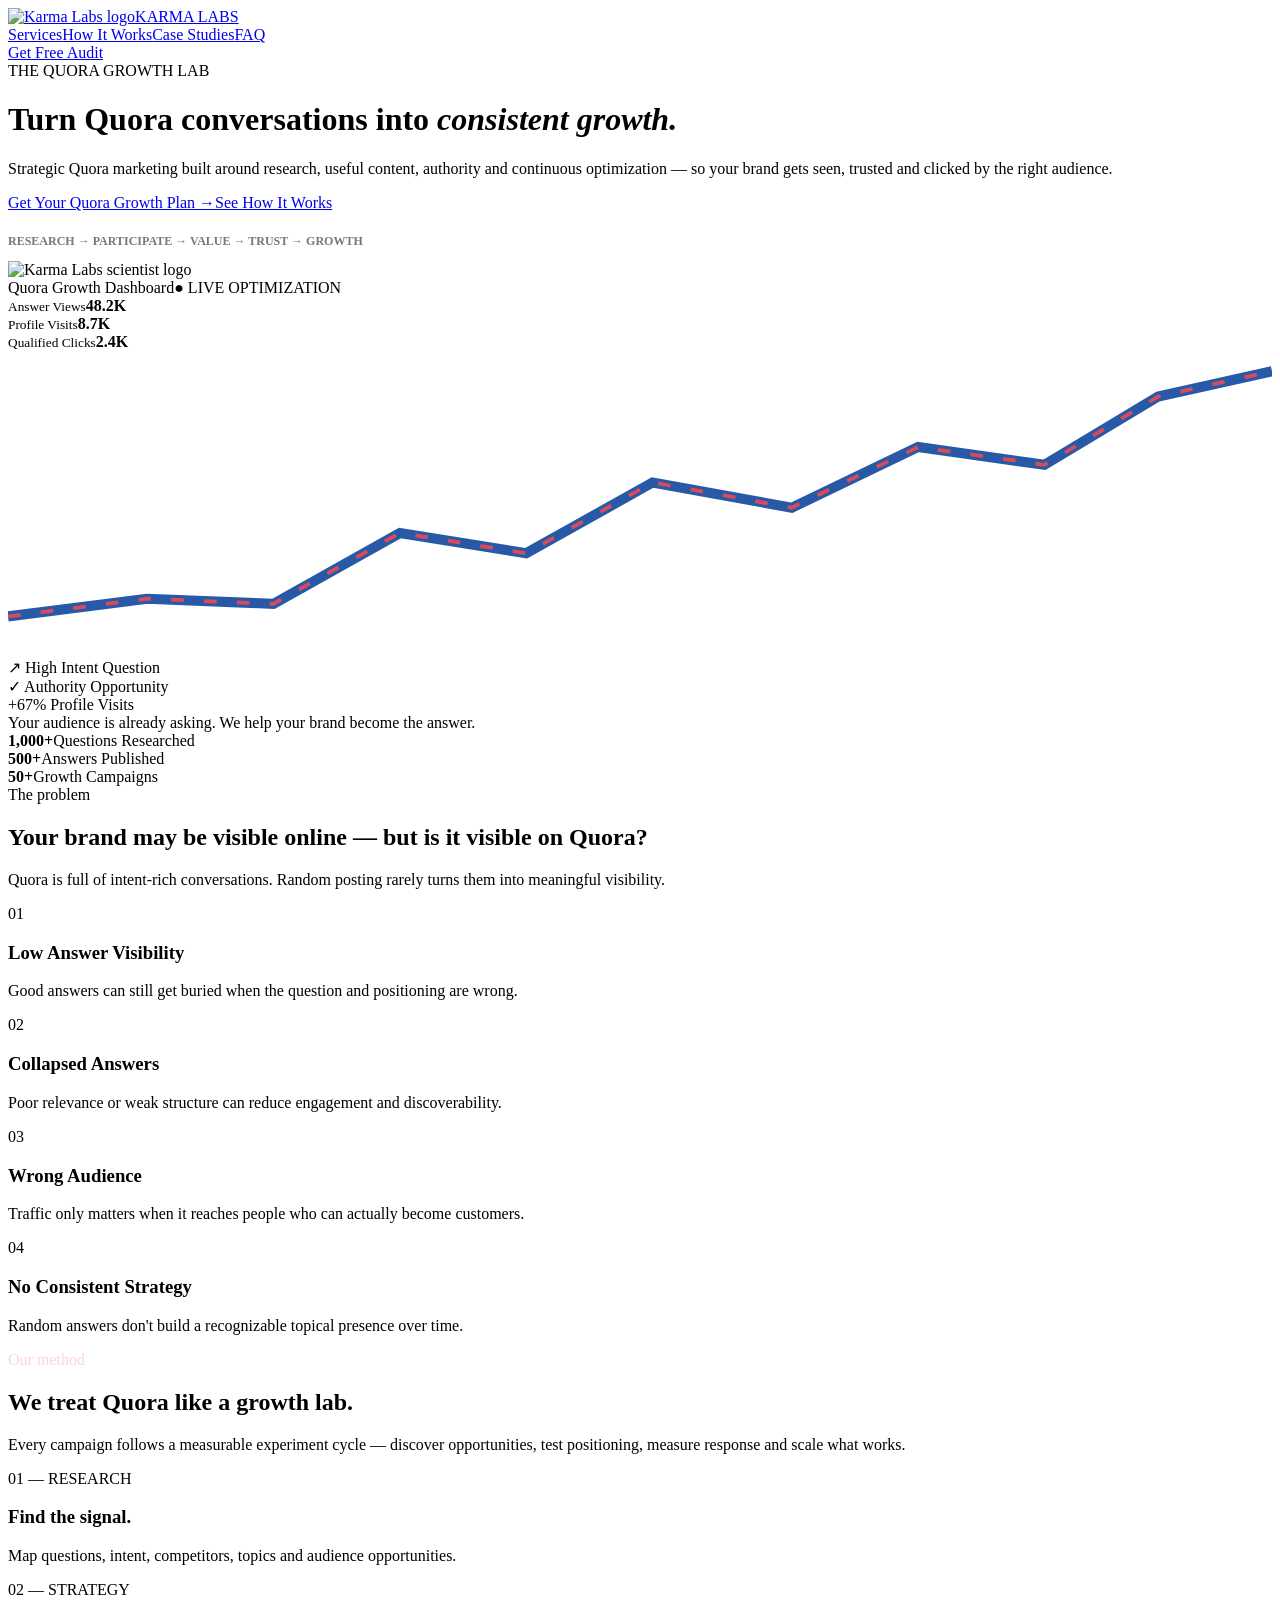
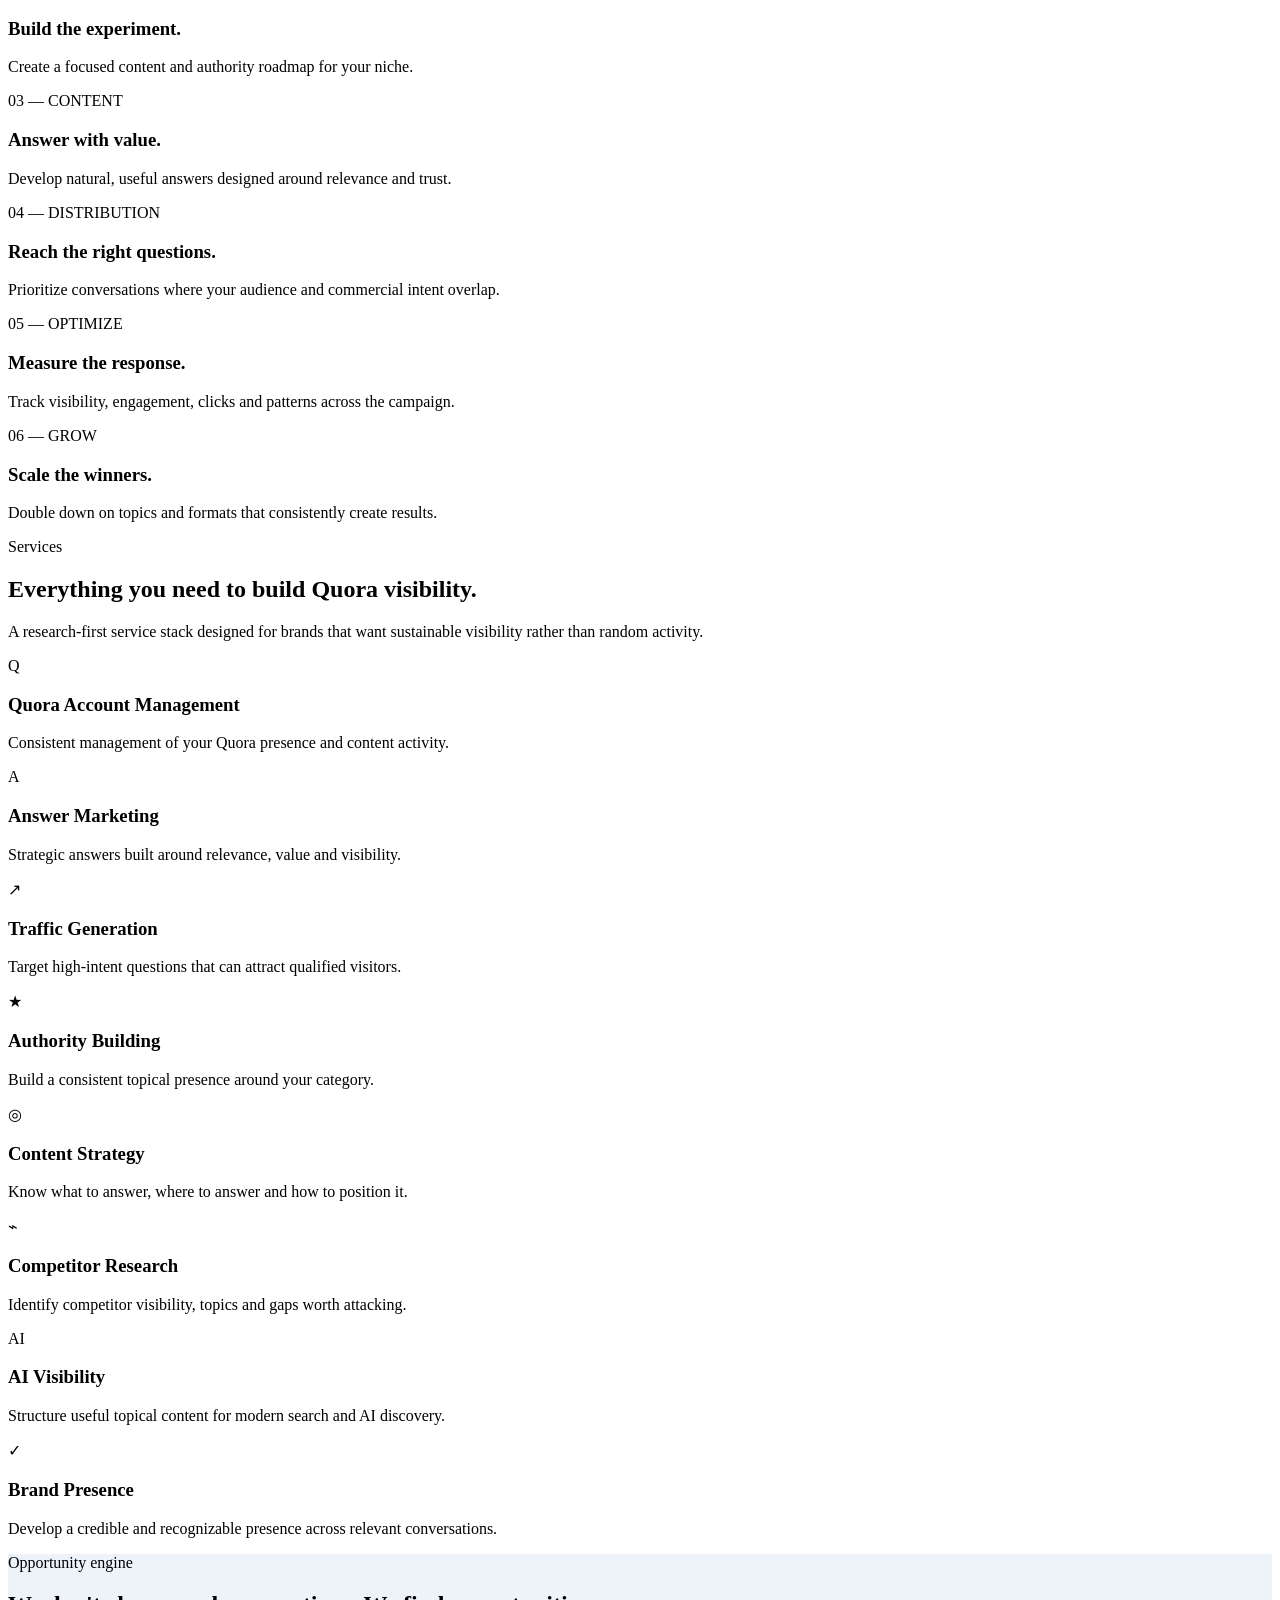
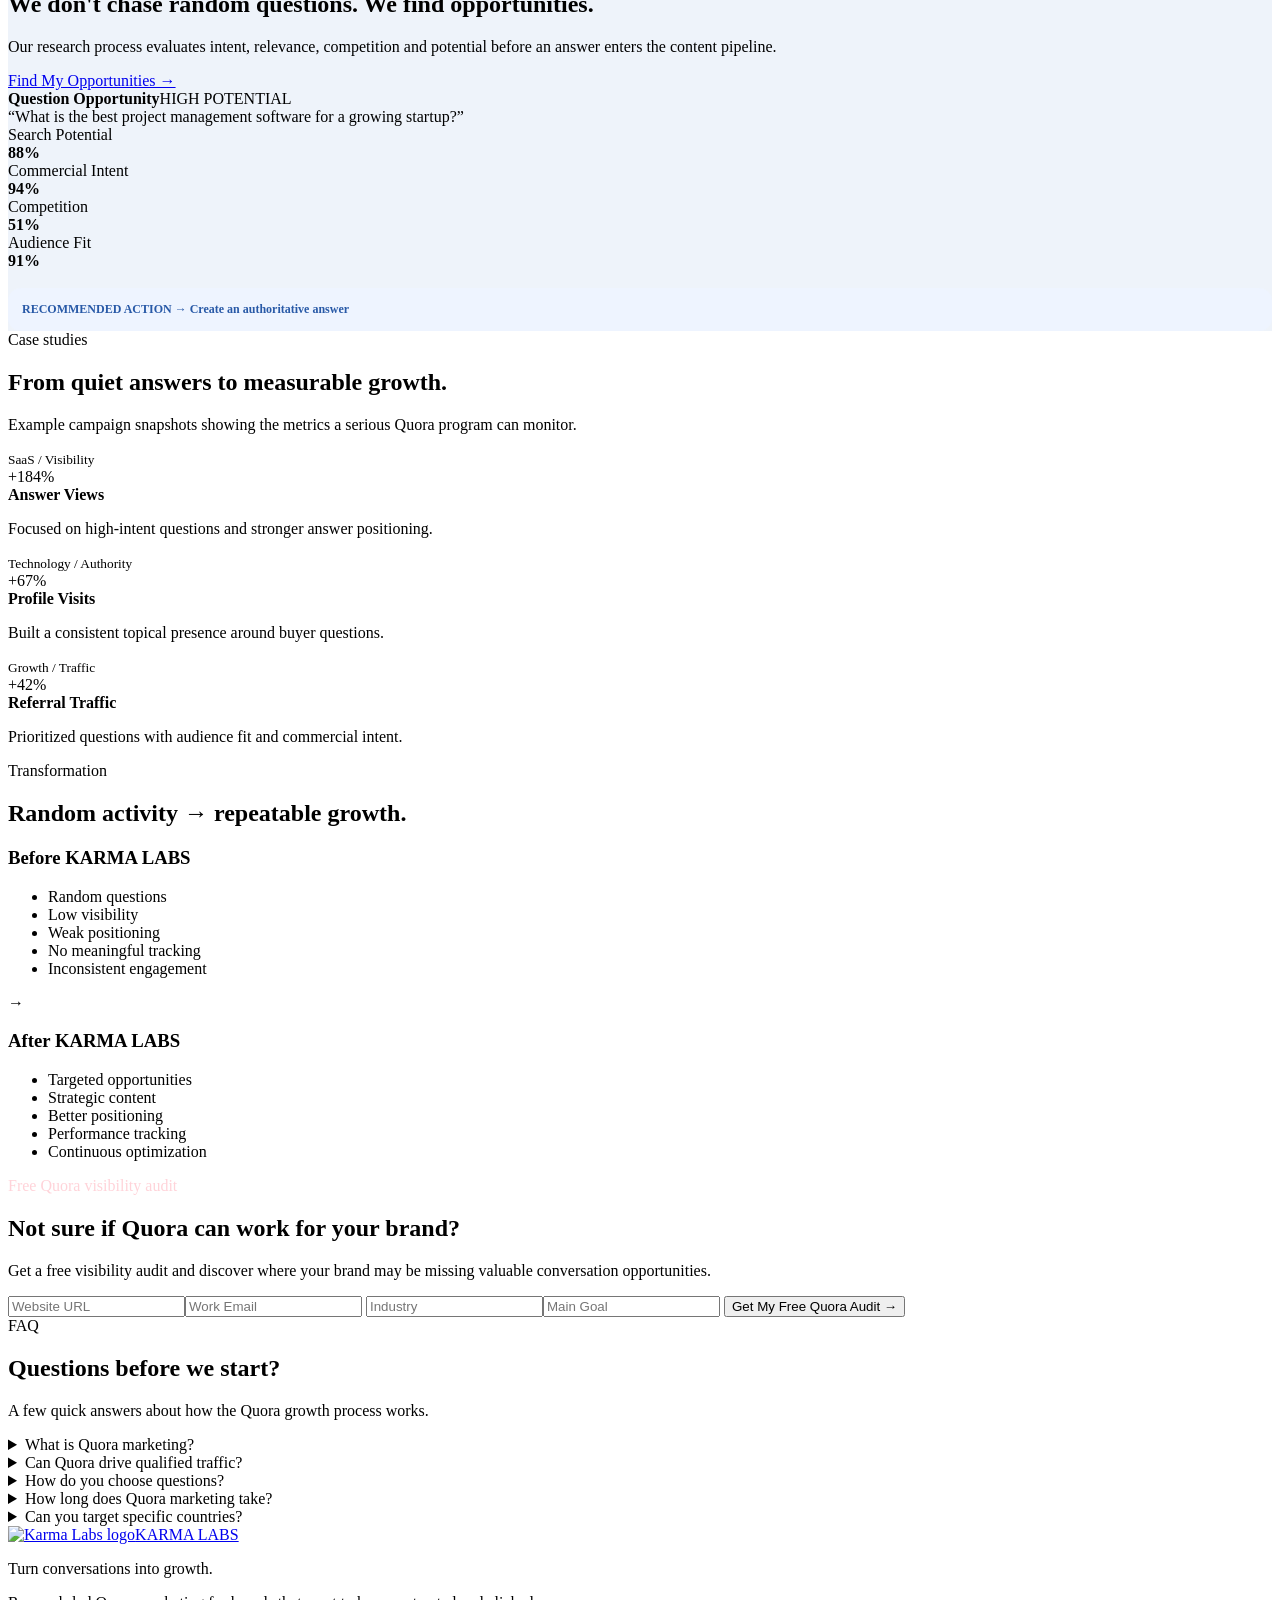
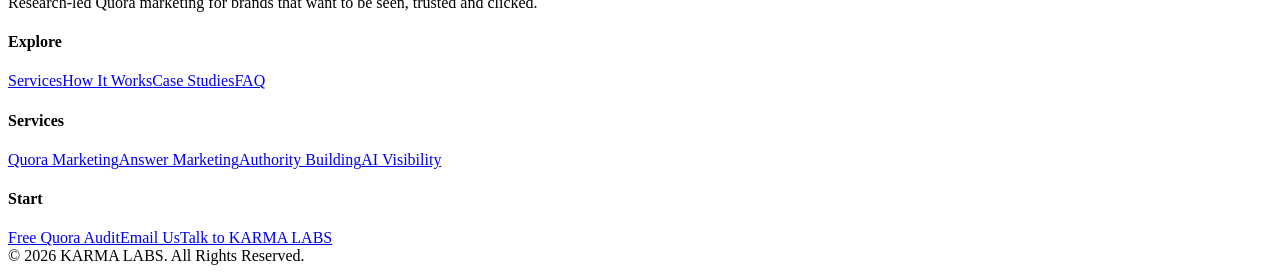
==== index.html @ a76cd07b "Add files via upload" ====
<!DOCTYPE html>
<html lang="en">
<head>
<meta charset="UTF-8">
<meta name="viewport" content="width=device-width, initial-scale=1.0">
<title>KARMA LABS — Quora Growth Lab</title>
<meta name="description" content="KARMA LABS turns Quora conversations into consistent growth through research, strategic content, authority building and optimization.">
<link rel="stylesheet" href="css/style.css">

</head>
<body>
<nav class="nav">
  <div class="container nav-inner">
    <a class="brand" href="#"><img src="assets/karma-labs-logo.jpg" alt="Karma Labs logo"><span>KARMA LABS</span></a>
    <div class="navlinks"><a href="#services">Services</a><a href="#process">How It Works</a><a href="#cases">Case Studies</a><a href="#faq">FAQ</a></div>
    <a class="btn btn-primary" href="#audit">Get Free Audit</a>
  </div>
</nav>

<header class="hero">
<div class="gridbg"></div>
<div class="container hero-grid">
  <div>
    <span class="eyebrow"><i class="dot"></i> THE QUORA GROWTH LAB</span>
    <h1>Turn Quora conversations into <em>consistent growth.</em></h1>
    <p>Strategic Quora marketing built around research, useful content, authority and continuous optimization — so your brand gets seen, trusted and clicked by the right audience.</p>
    <div class="actions"><a class="btn btn-primary" href="#audit">Get Your Quora Growth Plan →</a><a class="btn btn-outline" href="#process">See How It Works</a></div>
    <p style="font-size:12px;margin-top:22px;font-weight:800;color:#777">RESEARCH → PARTICIPATE → VALUE → TRUST → GROWTH</p>
  </div>
  <div class="hero-visual">
    <div class="lab-card">
      <img class="logo" src="assets/karma-labs-logo.jpg" alt="Karma Labs scientist logo">
      <div class="dashboard">
        <div class="dash-top"><span>Quora Growth Dashboard</span><span class="status">● LIVE OPTIMIZATION</span></div>
        <div class="metrics">
          <div class="metric"><small>Answer Views</small><strong>48.2K</strong></div>
          <div class="metric"><small>Profile Visits</small><strong>8.7K</strong></div>
          <div class="metric"><small>Qualified Clicks</small><strong>2.4K</strong></div>
        </div>
        <div class="chart">
          <svg viewBox="0 0 500 120" preserveAspectRatio="none">
            <polyline points="0,105 55,98 105,100 155,72 205,80 255,52 310,62 360,38 410,45 455,18 500,8" fill="none" stroke="#2859A7" stroke-width="4"/>
            <polyline points="0,105 55,98 105,100 155,72 205,80 255,52 310,62 360,38 410,45 455,18 500,8" fill="none" stroke="#D94A5B" stroke-width="1.5" stroke-dasharray="5 8"/>
          </svg>
        </div>
      </div>
    </div>
    <div class="float f1">↗ High Intent Question</div>
    <div class="float f2">✓ Authority Opportunity</div>
    <div class="float f3">+67% Profile Visits</div>
  </div>
</div>
</header>

<section class="trust"><div class="container trust-row"><div class="trust-title">Your audience is already asking. We help your brand become the answer.</div><div class="trust-stats"><div><strong>1,000+</strong><span>Questions Researched</span></div><div><strong>500+</strong><span>Answers Published</span></div><div><strong>50+</strong><span>Growth Campaigns</span></div></div></div></section>

<section class="section"><div class="container">
  <div class="section-head"><div class="kicker">The problem</div><h2>Your brand may be visible online — but is it visible on Quora?</h2><p class="lead">Quora is full of intent-rich conversations. Random posting rarely turns them into meaningful visibility.</p></div>
  <div class="cards">
    <div class="card"><div class="icon">01</div><h3>Low Answer Visibility</h3><p>Good answers can still get buried when the question and positioning are wrong.</p></div>
    <div class="card"><div class="icon">02</div><h3>Collapsed Answers</h3><p>Poor relevance or weak structure can reduce engagement and discoverability.</p></div>
    <div class="card"><div class="icon">03</div><h3>Wrong Audience</h3><p>Traffic only matters when it reaches people who can actually become customers.</p></div>
    <div class="card"><div class="icon">04</div><h3>No Consistent Strategy</h3><p>Random answers don't build a recognizable topical presence over time.</p></div>
  </div>
</div></section>

<section id="process" class="section process"><div class="container">
  <div class="section-head"><div class="kicker" style="color:#ffd3d9">Our method</div><h2>We treat Quora like a growth lab.</h2><p class="lead">Every campaign follows a measurable experiment cycle — discover opportunities, test positioning, measure response and scale what works.</p></div>
  <div class="steps">
    <div class="step"><span class="step-num">01 — RESEARCH</span><h3>Find the signal.</h3><p>Map questions, intent, competitors, topics and audience opportunities.</p></div>
    <div class="step"><span class="step-num">02 — STRATEGY</span><h3>Build the experiment.</h3><p>Create a focused content and authority roadmap for your niche.</p></div>
    <div class="step"><span class="step-num">03 — CONTENT</span><h3>Answer with value.</h3><p>Develop natural, useful answers designed around relevance and trust.</p></div>
    <div class="step"><span class="step-num">04 — DISTRIBUTION</span><h3>Reach the right questions.</h3><p>Prioritize conversations where your audience and commercial intent overlap.</p></div>
    <div class="step"><span class="step-num">05 — OPTIMIZE</span><h3>Measure the response.</h3><p>Track visibility, engagement, clicks and patterns across the campaign.</p></div>
    <div class="step"><span class="step-num">06 — GROW</span><h3>Scale the winners.</h3><p>Double down on topics and formats that consistently create results.</p></div>
  </div>
</div></section>

<section id="services" class="section"><div class="container">
  <div class="section-head"><div class="kicker">Services</div><h2>Everything you need to build Quora visibility.</h2><p class="lead">A research-first service stack designed for brands that want sustainable visibility rather than random activity.</p></div>
  <div class="cards">
    <div class="card"><div class="icon">Q</div><h3>Quora Account Management</h3><p>Consistent management of your Quora presence and content activity.</p></div>
    <div class="card"><div class="icon">A</div><h3>Answer Marketing</h3><p>Strategic answers built around relevance, value and visibility.</p></div>
    <div class="card"><div class="icon">↗</div><h3>Traffic Generation</h3><p>Target high-intent questions that can attract qualified visitors.</p></div>
    <div class="card"><div class="icon">★</div><h3>Authority Building</h3><p>Build a consistent topical presence around your category.</p></div>
    <div class="card"><div class="icon">◎</div><h3>Content Strategy</h3><p>Know what to answer, where to answer and how to position it.</p></div>
    <div class="card"><div class="icon">⌁</div><h3>Competitor Research</h3><p>Identify competitor visibility, topics and gaps worth attacking.</p></div>
    <div class="card"><div class="icon">AI</div><h3>AI Visibility</h3><p>Structure useful topical content for modern search and AI discovery.</p></div>
    <div class="card"><div class="icon">✓</div><h3>Brand Presence</h3><p>Develop a credible and recognizable presence across relevant conversations.</p></div>
  </div>
</div></section>

<section class="section" style="background:#eef3fa"><div class="container opportunity">
  <div><div class="kicker">Opportunity engine</div><h2>We don't chase random questions. We find opportunities.</h2><p class="lead">Our research process evaluates intent, relevance, competition and potential before an answer enters the content pipeline.</p><a class="btn btn-primary" href="#audit">Find My Opportunities →</a></div>
  <div class="mock"><div class="mock-head"><strong>Question Opportunity</strong><span class="tag">HIGH POTENTIAL</span></div><div class="question">“What is the best project management software for a growing startup?”</div><div class="bars"><div class="barrow"><span>Search Potential</span><div class="bar"><i style="width:88%"></i></div><b>88%</b></div><div class="barrow"><span>Commercial Intent</span><div class="bar"><i style="width:94%"></i></div><b>94%</b></div><div class="barrow"><span>Competition</span><div class="bar"><i style="width:51%"></i></div><b>51%</b></div><div class="barrow"><span>Audience Fit</span><div class="bar"><i style="width:91%"></i></div><b>91%</b></div></div><div style="margin-top:18px;padding:14px;border-radius:13px;background:#eef4ff;color:#2859A7;font-size:12px;font-weight:900">RECOMMENDED ACTION → Create an authoritative answer</div></div>
</div></section>

<section id="cases" class="section"><div class="container">
  <div class="section-head"><div class="kicker">Case studies</div><h2>From quiet answers to measurable growth.</h2><p class="lead">Example campaign snapshots showing the metrics a serious Quora program can monitor.</p></div>
  <div class="case-grid">
    <div class="case"><small>SaaS / Visibility</small><div class="result">+184%</div><strong>Answer Views</strong><p>Focused on high-intent questions and stronger answer positioning.</p></div>
    <div class="case"><small>Technology / Authority</small><div class="result">+67%</div><strong>Profile Visits</strong><p>Built a consistent topical presence around buyer questions.</p></div>
    <div class="case"><small>Growth / Traffic</small><div class="result">+42%</div><strong>Referral Traffic</strong><p>Prioritized questions with audience fit and commercial intent.</p></div>
  </div>
</div></section>

<section class="section compare"><div class="container">
  <div class="section-head"><div class="kicker">Transformation</div><h2>Random activity → repeatable growth.</h2></div>
  <div class="compare-grid">
    <div class="compare-box before"><h3>Before KARMA LABS</h3><ul><li>Random questions</li><li>Low visibility</li><li>Weak positioning</li><li>No meaningful tracking</li><li>Inconsistent engagement</li></ul></div>
    <div class="arrow">→</div>
    <div class="compare-box after"><h3>After KARMA LABS</h3><ul><li>Targeted opportunities</li><li>Strategic content</li><li>Better positioning</li><li>Performance tracking</li><li>Continuous optimization</li></ul></div>
  </div>
</div></section>

<section id="audit" class="cta"><div class="container"><div class="cta-box">
  <div class="kicker" style="color:#ffd3d9">Free Quora visibility audit</div>
  <h2>Not sure if Quora can work for your brand?</h2>
  <p class="lead">Get a free visibility audit and discover where your brand may be missing valuable conversation opportunities.</p>
  <form class="form" id="audit-form">
    <input class="input" placeholder="Website URL" required><input class="input" placeholder="Work Email" type="email" required>
    <input class="input" placeholder="Industry"><input class="input" placeholder="Main Goal">
    <button class="btn" type="submit">Get My Free Quora Audit →</button>
  </form>
</div></div></section>

<section id="faq" class="section"><div class="container faq">
  <div><div class="kicker">FAQ</div><h2>Questions before we start?</h2><p class="lead">A few quick answers about how the Quora growth process works.</p></div>
  <div>
    <details class="faq-item"><summary>What is Quora marketing?</summary><p>It is a strategy for building useful, relevant visibility around questions your target audience is already asking on Quora.</p></details>
    <details class="faq-item"><summary>Can Quora drive qualified traffic?</summary><p>Yes. The strongest opportunities are questions where audience relevance and intent align with your offer.</p></details>
    <details class="faq-item"><summary>How do you choose questions?</summary><p>We evaluate topic relevance, audience fit, intent, competition and potential visibility before prioritizing questions.</p></details>
    <details class="faq-item"><summary>How long does Quora marketing take?</summary><p>Results vary by niche, account history, competition and consistency. We focus on building measurable momentum rather than promising instant results.</p></details>
    <details class="faq-item"><summary>Can you target specific countries?</summary><p>Campaign strategy can be tailored around the audience, markets and topics most relevant to your business.</p></details>
  </div>
</div></section>

<footer class="footer"><div class="container">
  <div class="footer-grid">
    <div><a class="brand" href="#"><img src="assets/karma-labs-logo.jpg" alt="Karma Labs logo"><span>KARMA LABS</span></a><p>Turn conversations into growth.</p><p>Research-led Quora marketing for brands that want to be seen, trusted and clicked.</p></div>
    <div><h4>Explore</h4><a href="#services">Services</a><a href="#process">How It Works</a><a href="#cases">Case Studies</a><a href="#faq">FAQ</a></div>
    <div><h4>Services</h4><a href="#services">Quora Marketing</a><a href="#services">Answer Marketing</a><a href="#services">Authority Building</a><a href="#services">AI Visibility</a></div>
    <div><h4>Start</h4><a href="#audit">Free Quora Audit</a><a href="mailto:hello@karmalabs.cc">Email Us</a><a href="#audit">Talk to KARMA LABS</a></div>
  </div>
  <div class="footer-bottom">© 2026 KARMA LABS. All Rights Reserved.</div>
</div></footer>
</body>
</html>
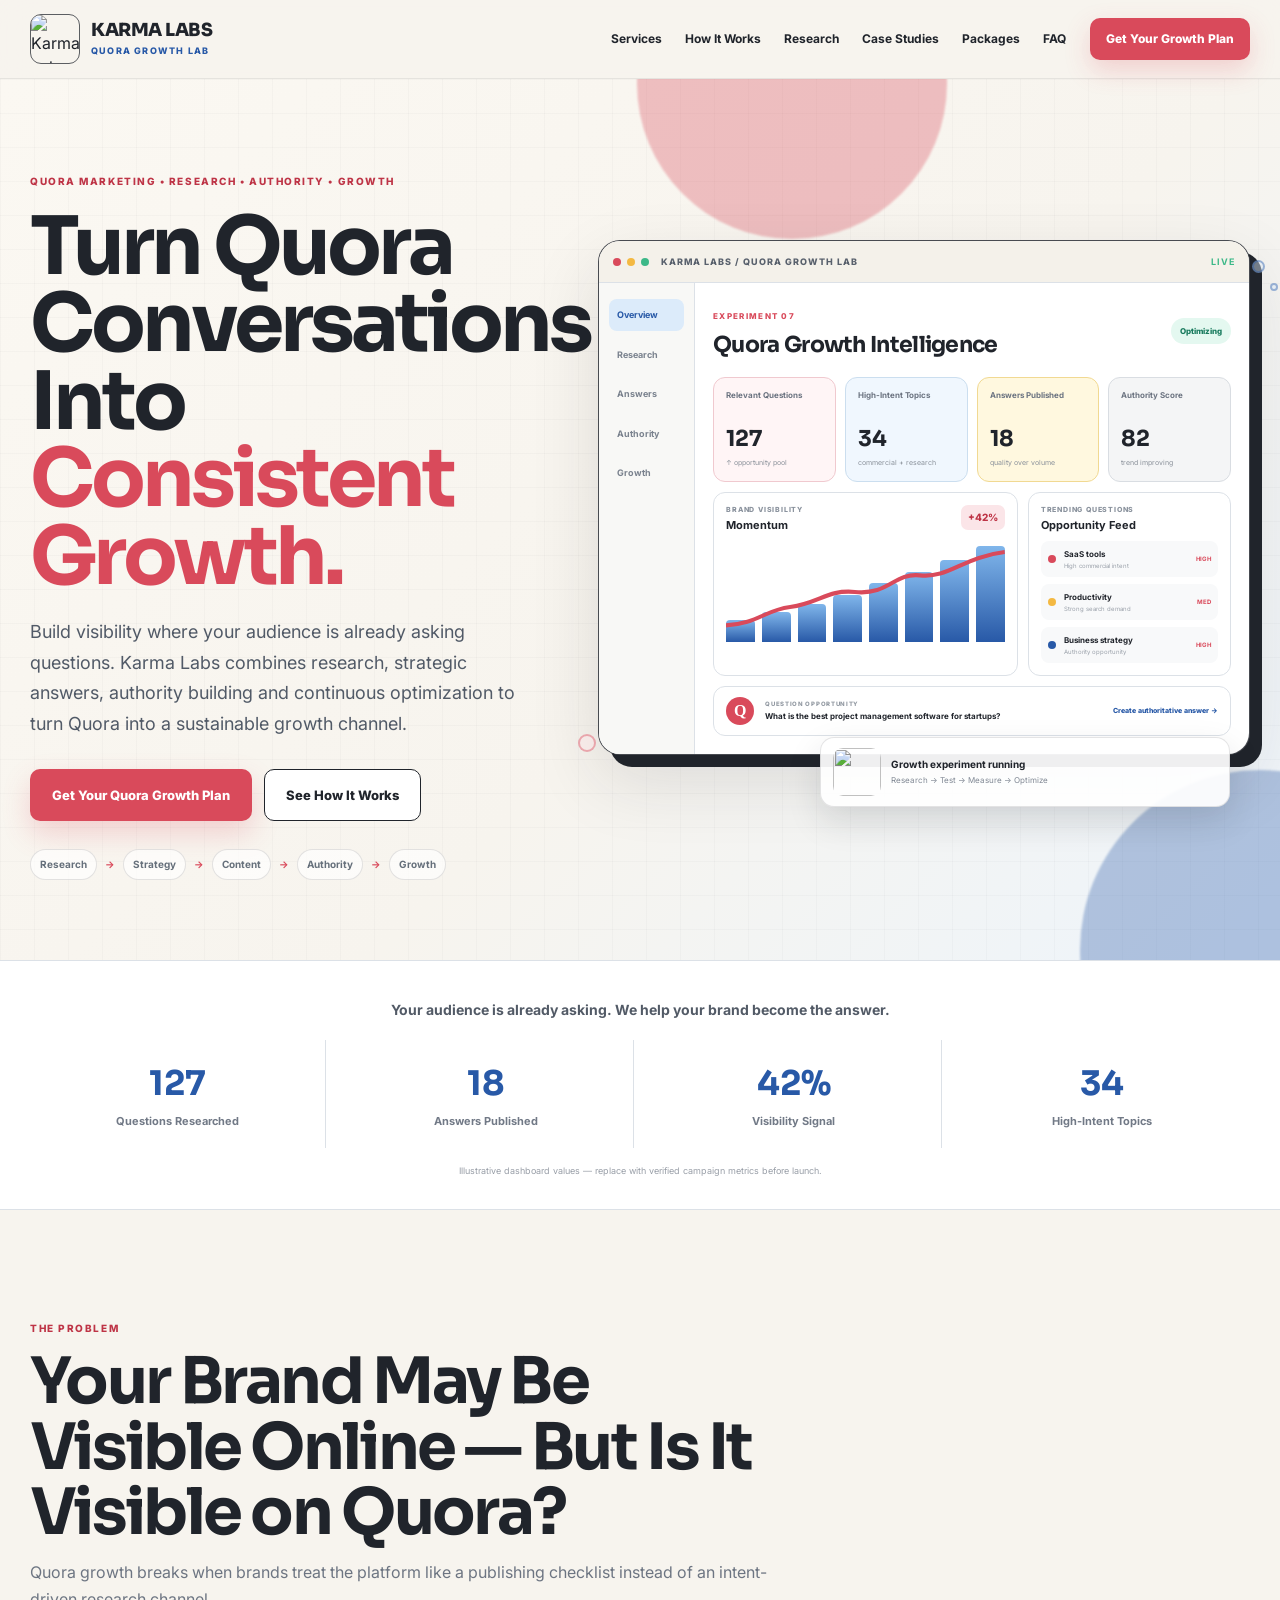
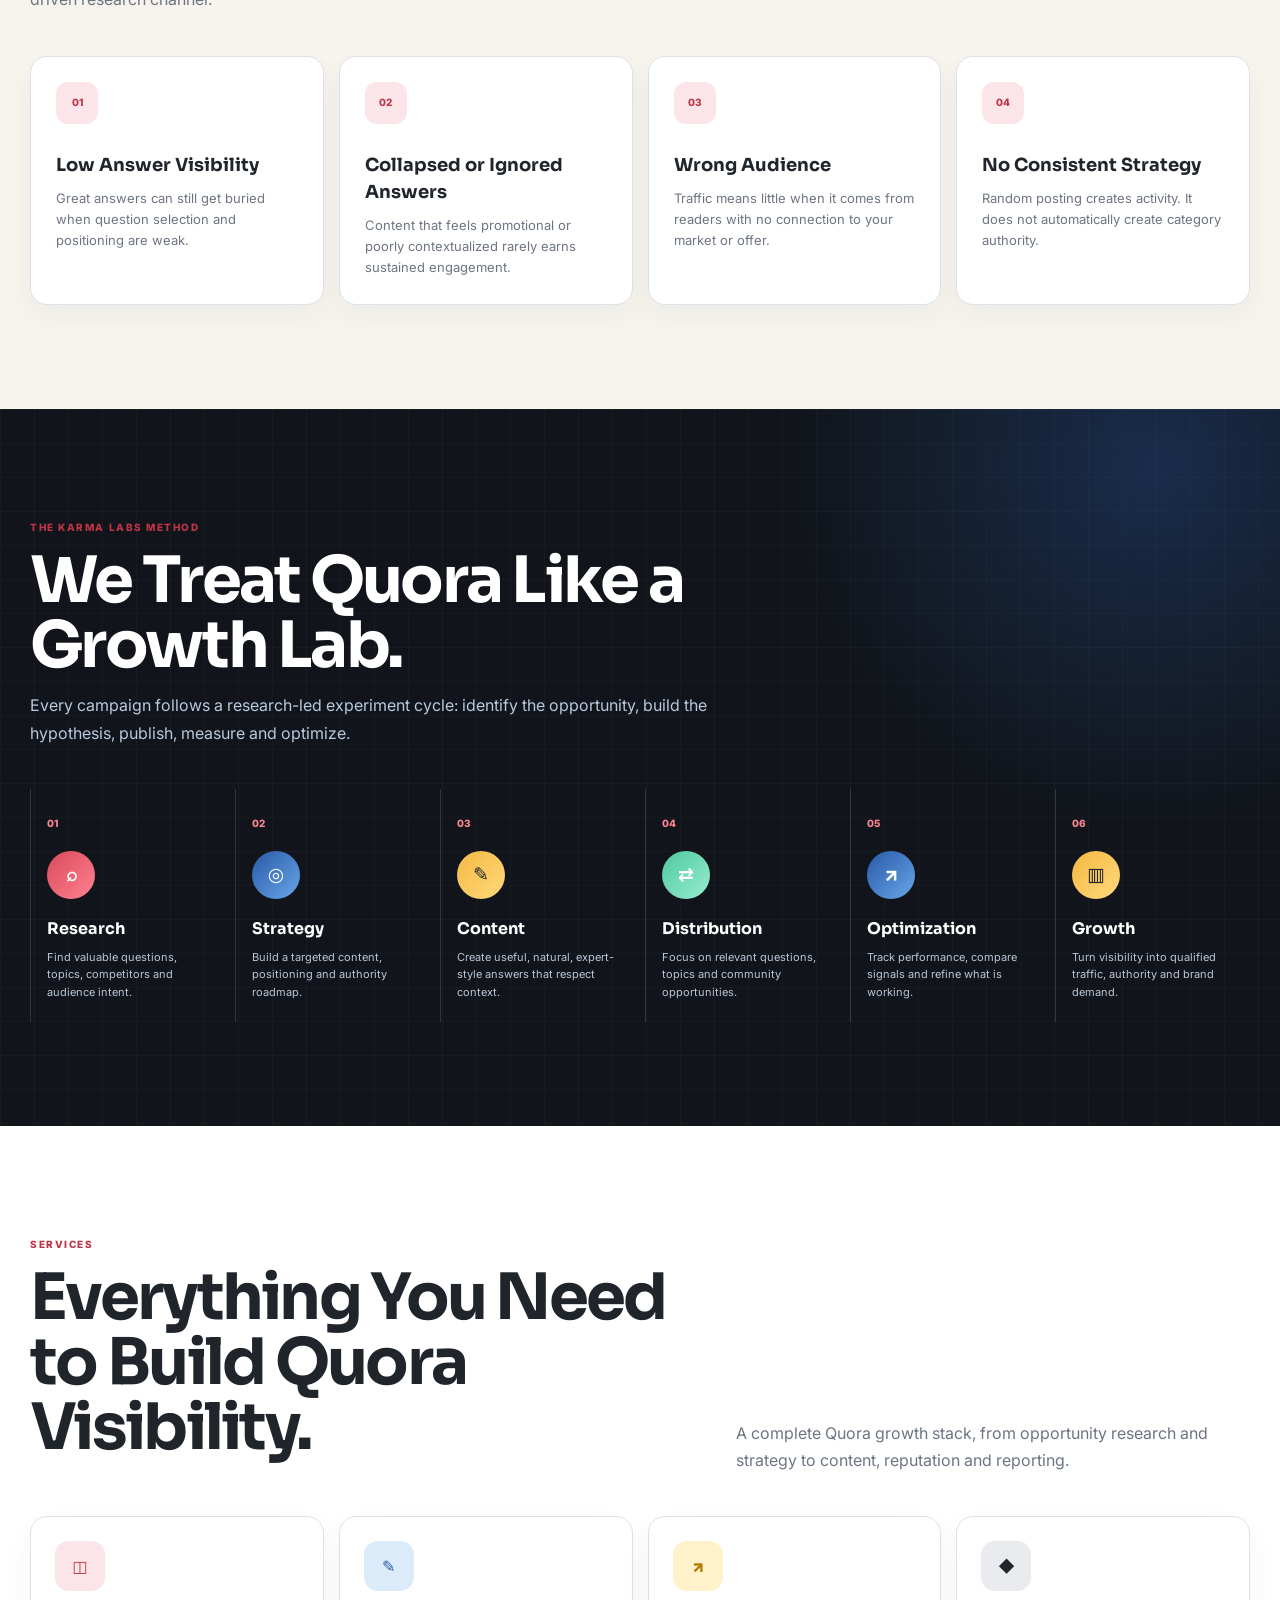
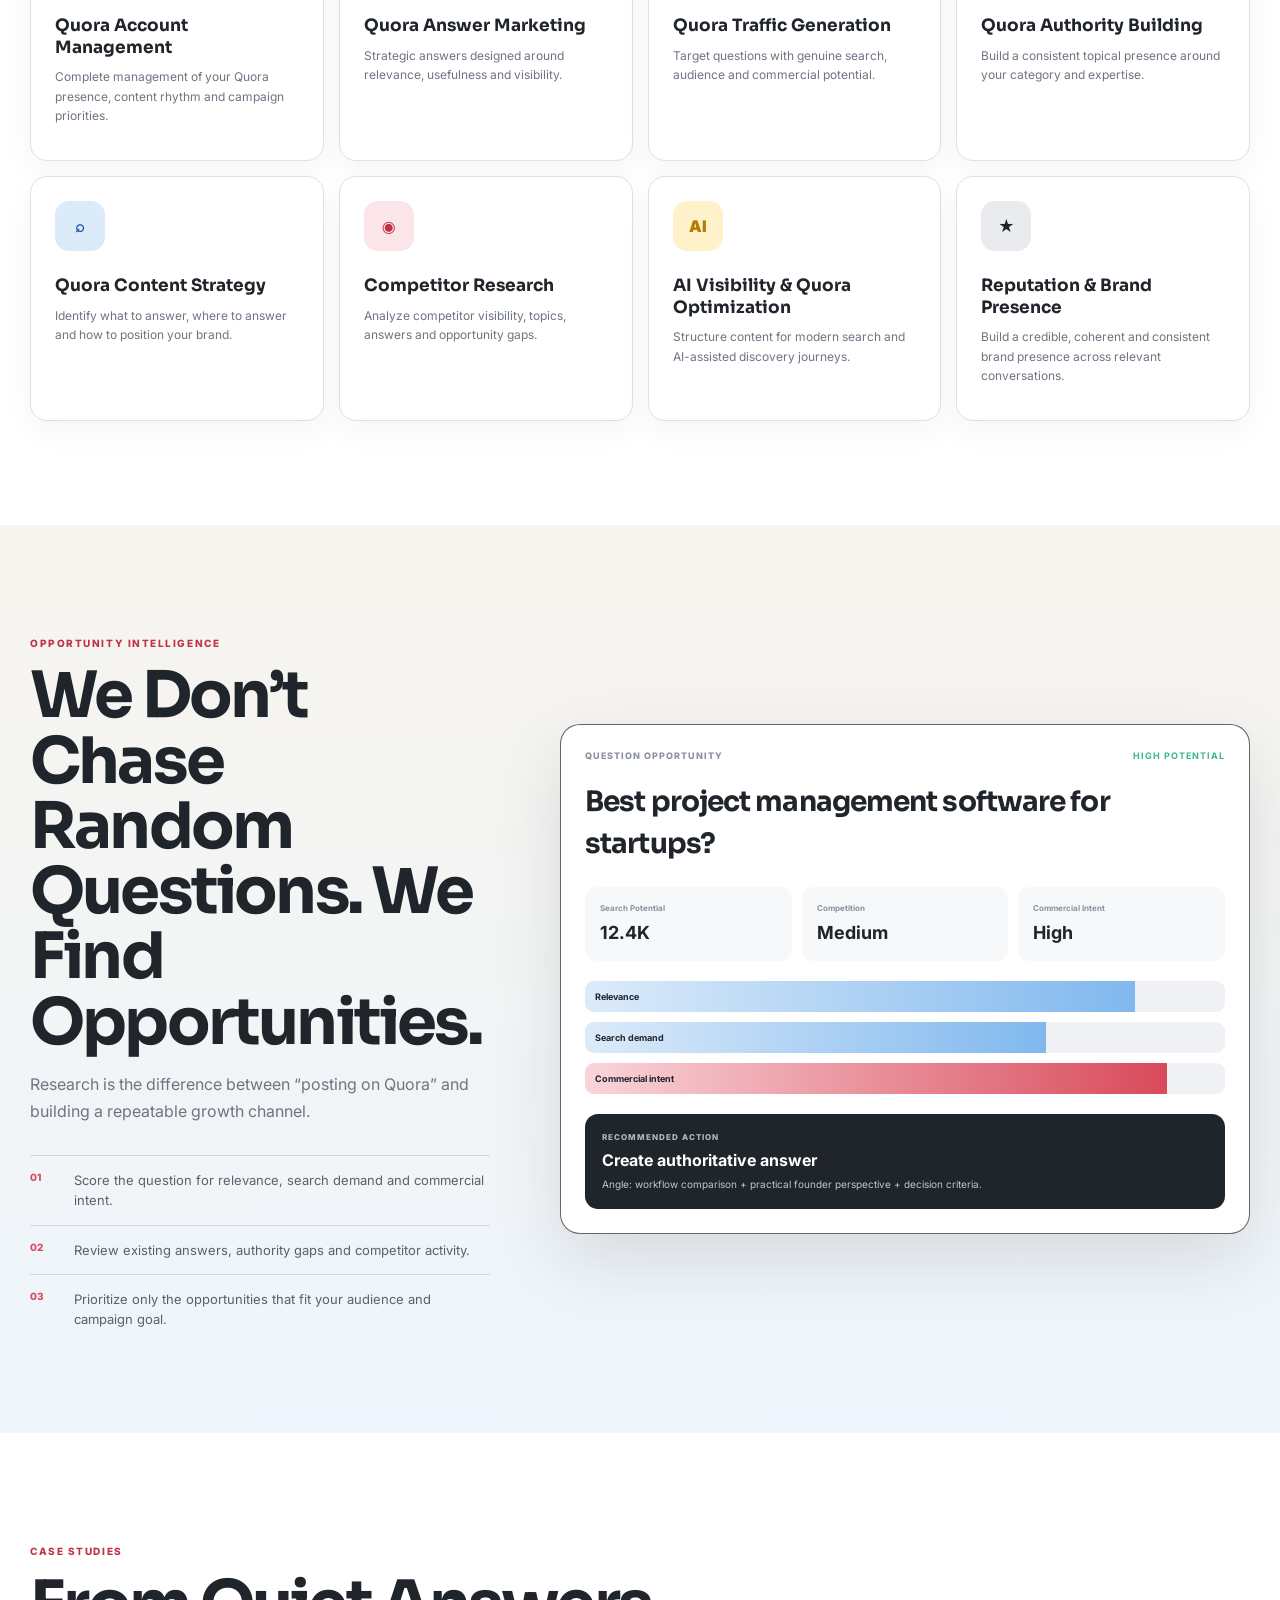
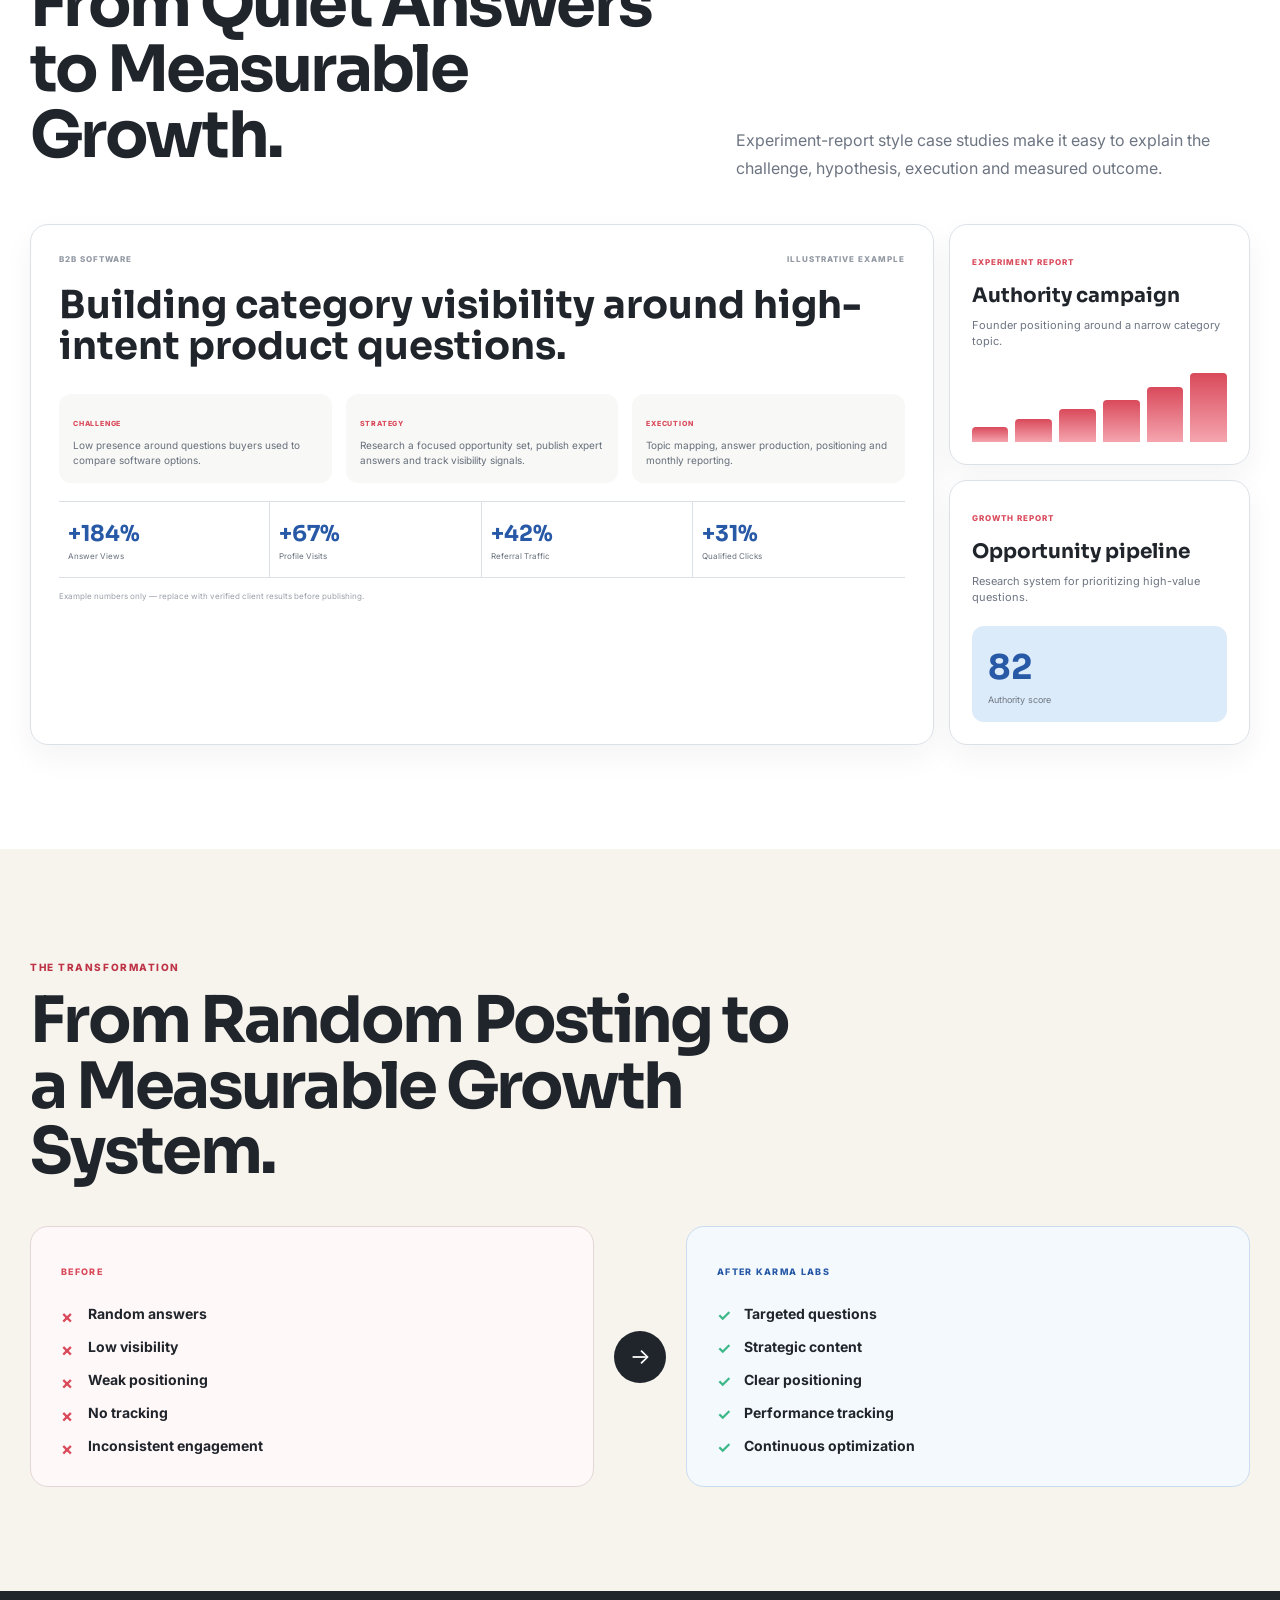
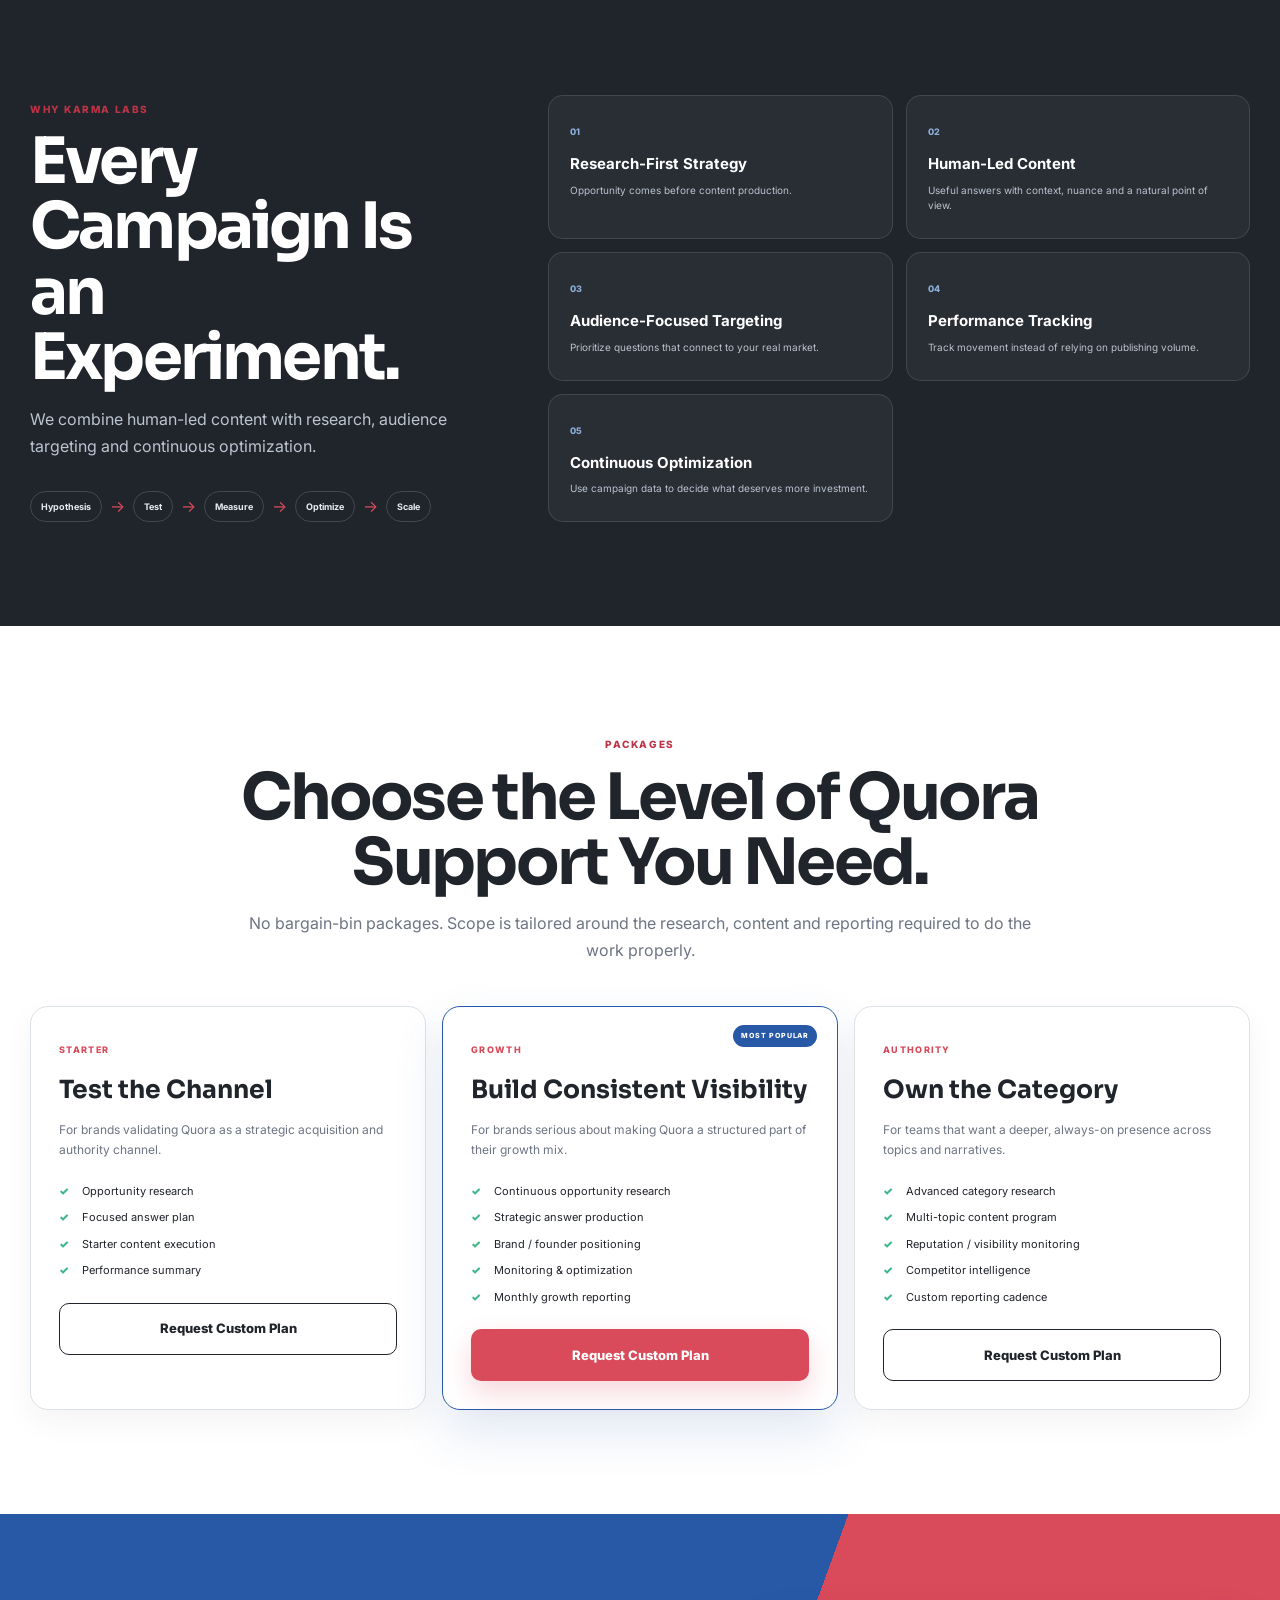
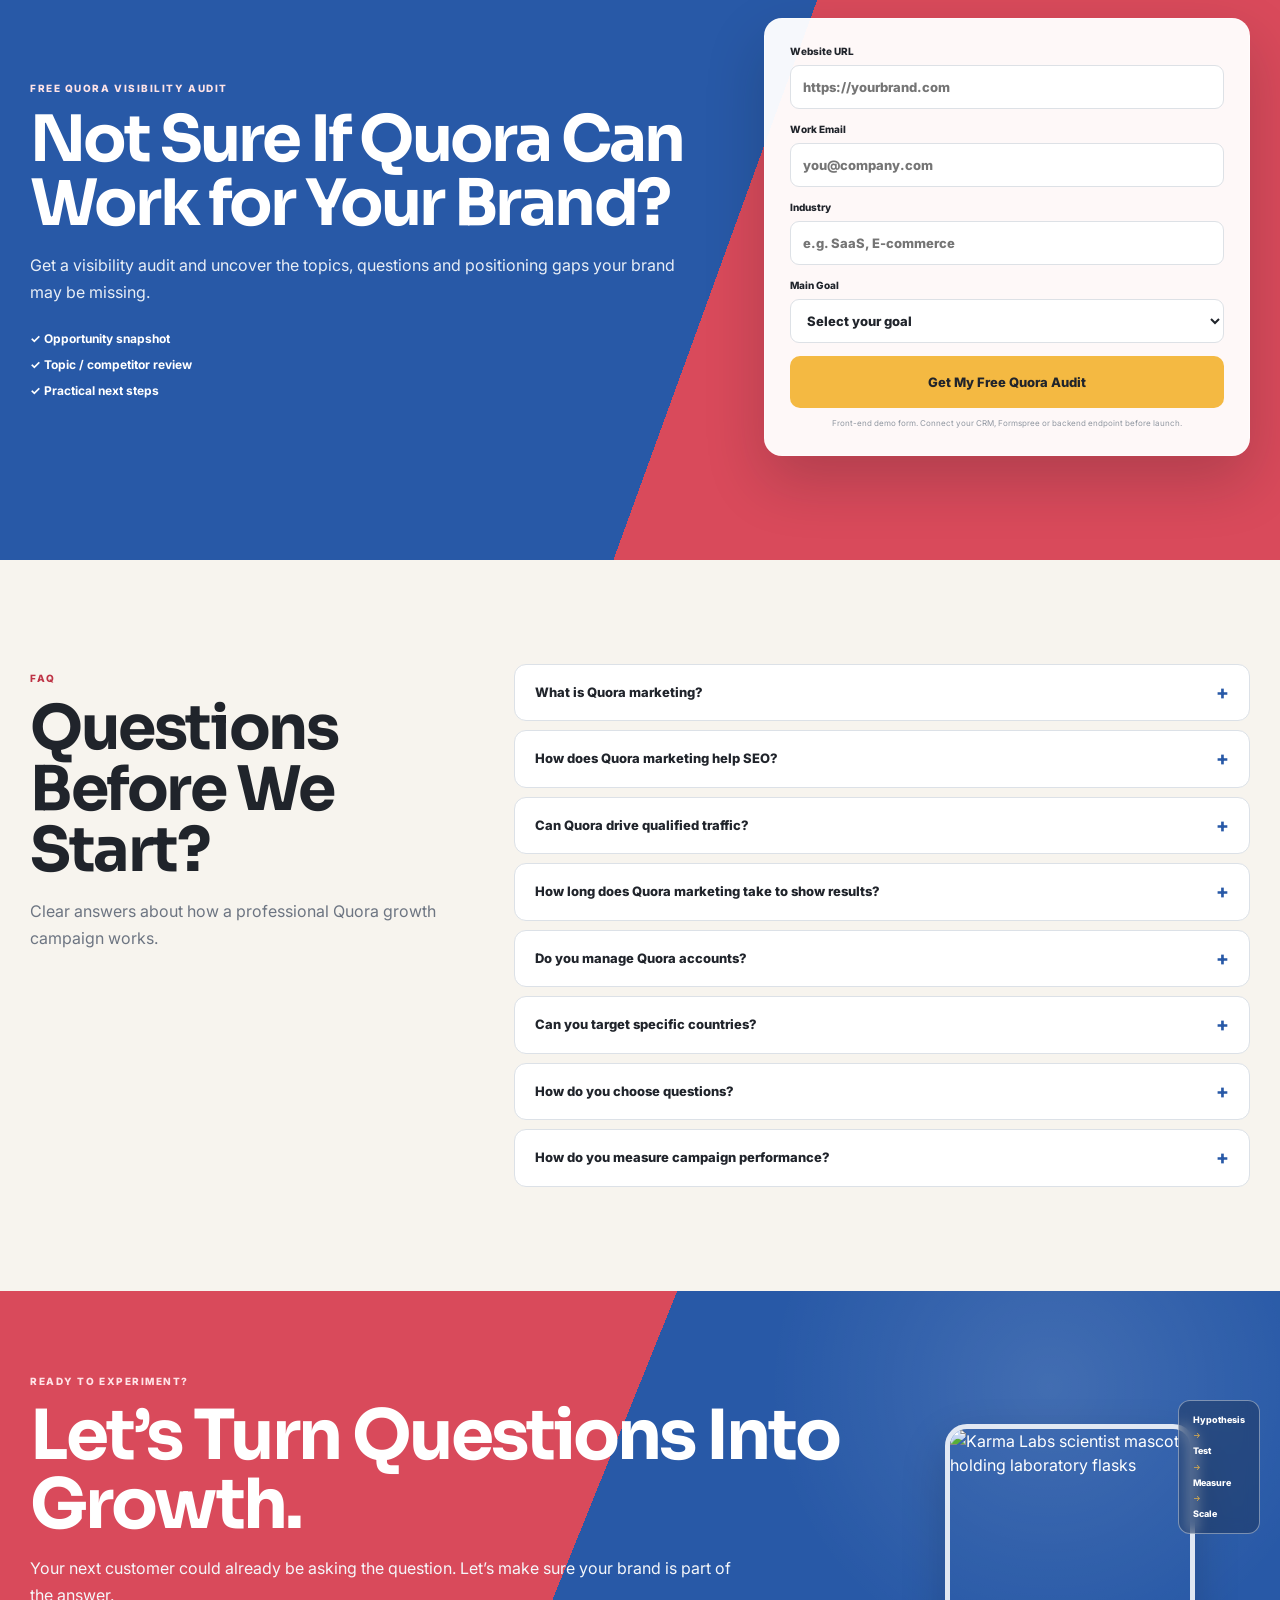
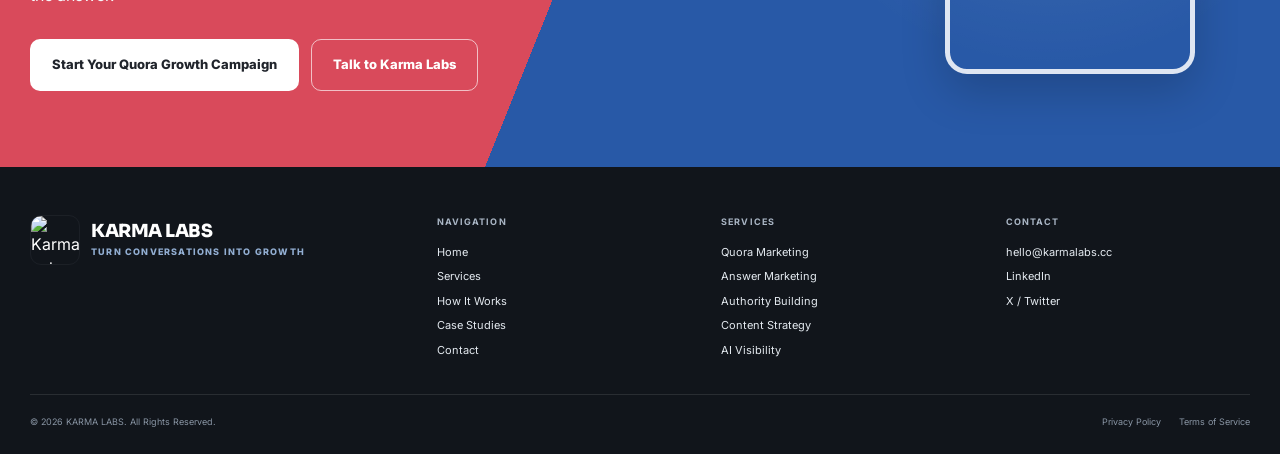
==== commit 4c487d02: "Add files via upload" ====
--- a/index.html
+++ b/index.html
@@ -1,148 +1,769 @@
 <!DOCTYPE html>
 <html lang="en">
 <head>
-<meta charset="UTF-8">
-<meta name="viewport" content="width=device-width, initial-scale=1.0">
-<title>KARMA LABS — Quora Growth Lab</title>
-<meta name="description" content="KARMA LABS turns Quora conversations into consistent growth through research, strategic content, authority building and optimization.">
-<link rel="stylesheet" href="css/style.css">
-
+  <meta charset="UTF-8">
+  <meta name="viewport" content="width=device-width, initial-scale=1.0">
+
+  <title>Karma Labs | Quora Marketing & Growth Agency</title>
+  <meta name="description" content="Karma Labs helps brands turn Quora conversations into consistent visibility, authority and qualified growth through research, strategic content and continuous optimization.">
+
+  <meta property="og:title" content="Karma Labs | Quora Marketing & Growth Agency">
+  <meta property="og:description" content="Strategic Quora marketing that gets your brand seen, trusted and clicked.">
+  <meta property="og:type" content="website">
+
+  <link rel="preconnect" href="https://fonts.googleapis.com">
+  <link rel="preconnect" href="https://fonts.gstatic.com" crossorigin>
+  <link href="https://fonts.googleapis.com/css2?family=Inter:wght@400;500;600;700;800&family=Sora:wght@500;600;700;800&display=swap" rel="stylesheet">
+
+  <link rel="stylesheet" href="style.css">
 </head>
 <body>
-<nav class="nav">
-  <div class="container nav-inner">
-    <a class="brand" href="#"><img src="assets/karma-labs-logo.jpg" alt="Karma Labs logo"><span>KARMA LABS</span></a>
-    <div class="navlinks"><a href="#services">Services</a><a href="#process">How It Works</a><a href="#cases">Case Studies</a><a href="#faq">FAQ</a></div>
-    <a class="btn btn-primary" href="#audit">Get Free Audit</a>
-  </div>
-</nav>
-
-<header class="hero">
-<div class="gridbg"></div>
-<div class="container hero-grid">
-  <div>
-    <span class="eyebrow"><i class="dot"></i> THE QUORA GROWTH LAB</span>
-    <h1>Turn Quora conversations into <em>consistent growth.</em></h1>
-    <p>Strategic Quora marketing built around research, useful content, authority and continuous optimization — so your brand gets seen, trusted and clicked by the right audience.</p>
-    <div class="actions"><a class="btn btn-primary" href="#audit">Get Your Quora Growth Plan →</a><a class="btn btn-outline" href="#process">See How It Works</a></div>
-    <p style="font-size:12px;margin-top:22px;font-weight:800;color:#777">RESEARCH → PARTICIPATE → VALUE → TRUST → GROWTH</p>
-  </div>
-  <div class="hero-visual">
-    <div class="lab-card">
-      <img class="logo" src="assets/karma-labs-logo.jpg" alt="Karma Labs scientist logo">
-      <div class="dashboard">
-        <div class="dash-top"><span>Quora Growth Dashboard</span><span class="status">● LIVE OPTIMIZATION</span></div>
-        <div class="metrics">
-          <div class="metric"><small>Answer Views</small><strong>48.2K</strong></div>
-          <div class="metric"><small>Profile Visits</small><strong>8.7K</strong></div>
-          <div class="metric"><small>Qualified Clicks</small><strong>2.4K</strong></div>
-        </div>
-        <div class="chart">
-          <svg viewBox="0 0 500 120" preserveAspectRatio="none">
-            <polyline points="0,105 55,98 105,100 155,72 205,80 255,52 310,62 360,38 410,45 455,18 500,8" fill="none" stroke="#2859A7" stroke-width="4"/>
-            <polyline points="0,105 55,98 105,100 155,72 205,80 255,52 310,62 360,38 410,45 455,18 500,8" fill="none" stroke="#D94A5B" stroke-width="1.5" stroke-dasharray="5 8"/>
-          </svg>
-        </div>
-      </div>
+
+  <a class="skip-link" href="#main">Skip to content</a>
+
+  <header class="site-header">
+    <div class="container nav-wrap">
+      <a class="brand" href="#home" aria-label="Karma Labs home">
+        <img src="assets/karma-labs-logo.jpg" alt="Karma Labs scientist logo" width="352" height="352">
+        <span class="brand-text">
+          <strong>KARMA LABS</strong>
+          <small>QUORA GROWTH LAB</small>
+        </span>
+      </a>
+
+      <button class="menu-button" id="menuButton" aria-expanded="false" aria-controls="mainNav">
+        <span class="sr-only">Toggle navigation</span>
+        <span aria-hidden="true">☰</span>
+      </button>
+
+      <nav class="main-nav" id="mainNav" aria-label="Primary navigation">
+        <a href="#services">Services</a>
+        <a href="#lab-process">How It Works</a>
+        <a href="#opportunities">Research</a>
+        <a href="#case-studies">Case Studies</a>
+        <a href="#pricing">Packages</a>
+        <a href="#faq">FAQ</a>
+      </nav>
+
+      <a class="header-cta" href="#audit">Get Your Growth Plan</a>
     </div>
-    <div class="float f1">↗ High Intent Question</div>
-    <div class="float f2">✓ Authority Opportunity</div>
-    <div class="float f3">+67% Profile Visits</div>
-  </div>
-</div>
-</header>
-
-<section class="trust"><div class="container trust-row"><div class="trust-title">Your audience is already asking. We help your brand become the answer.</div><div class="trust-stats"><div><strong>1,000+</strong><span>Questions Researched</span></div><div><strong>500+</strong><span>Answers Published</span></div><div><strong>50+</strong><span>Growth Campaigns</span></div></div></div></section>
-
-<section class="section"><div class="container">
-  <div class="section-head"><div class="kicker">The problem</div><h2>Your brand may be visible online — but is it visible on Quora?</h2><p class="lead">Quora is full of intent-rich conversations. Random posting rarely turns them into meaningful visibility.</p></div>
-  <div class="cards">
-    <div class="card"><div class="icon">01</div><h3>Low Answer Visibility</h3><p>Good answers can still get buried when the question and positioning are wrong.</p></div>
-    <div class="card"><div class="icon">02</div><h3>Collapsed Answers</h3><p>Poor relevance or weak structure can reduce engagement and discoverability.</p></div>
-    <div class="card"><div class="icon">03</div><h3>Wrong Audience</h3><p>Traffic only matters when it reaches people who can actually become customers.</p></div>
-    <div class="card"><div class="icon">04</div><h3>No Consistent Strategy</h3><p>Random answers don't build a recognizable topical presence over time.</p></div>
-  </div>
-</div></section>
-
-<section id="process" class="section process"><div class="container">
-  <div class="section-head"><div class="kicker" style="color:#ffd3d9">Our method</div><h2>We treat Quora like a growth lab.</h2><p class="lead">Every campaign follows a measurable experiment cycle — discover opportunities, test positioning, measure response and scale what works.</p></div>
-  <div class="steps">
-    <div class="step"><span class="step-num">01 — RESEARCH</span><h3>Find the signal.</h3><p>Map questions, intent, competitors, topics and audience opportunities.</p></div>
-    <div class="step"><span class="step-num">02 — STRATEGY</span><h3>Build the experiment.</h3><p>Create a focused content and authority roadmap for your niche.</p></div>
-    <div class="step"><span class="step-num">03 — CONTENT</span><h3>Answer with value.</h3><p>Develop natural, useful answers designed around relevance and trust.</p></div>
-    <div class="step"><span class="step-num">04 — DISTRIBUTION</span><h3>Reach the right questions.</h3><p>Prioritize conversations where your audience and commercial intent overlap.</p></div>
-    <div class="step"><span class="step-num">05 — OPTIMIZE</span><h3>Measure the response.</h3><p>Track visibility, engagement, clicks and patterns across the campaign.</p></div>
-    <div class="step"><span class="step-num">06 — GROW</span><h3>Scale the winners.</h3><p>Double down on topics and formats that consistently create results.</p></div>
-  </div>
-</div></section>
-
-<section id="services" class="section"><div class="container">
-  <div class="section-head"><div class="kicker">Services</div><h2>Everything you need to build Quora visibility.</h2><p class="lead">A research-first service stack designed for brands that want sustainable visibility rather than random activity.</p></div>
-  <div class="cards">
-    <div class="card"><div class="icon">Q</div><h3>Quora Account Management</h3><p>Consistent management of your Quora presence and content activity.</p></div>
-    <div class="card"><div class="icon">A</div><h3>Answer Marketing</h3><p>Strategic answers built around relevance, value and visibility.</p></div>
-    <div class="card"><div class="icon">↗</div><h3>Traffic Generation</h3><p>Target high-intent questions that can attract qualified visitors.</p></div>
-    <div class="card"><div class="icon">★</div><h3>Authority Building</h3><p>Build a consistent topical presence around your category.</p></div>
-    <div class="card"><div class="icon">◎</div><h3>Content Strategy</h3><p>Know what to answer, where to answer and how to position it.</p></div>
-    <div class="card"><div class="icon">⌁</div><h3>Competitor Research</h3><p>Identify competitor visibility, topics and gaps worth attacking.</p></div>
-    <div class="card"><div class="icon">AI</div><h3>AI Visibility</h3><p>Structure useful topical content for modern search and AI discovery.</p></div>
-    <div class="card"><div class="icon">✓</div><h3>Brand Presence</h3><p>Develop a credible and recognizable presence across relevant conversations.</p></div>
-  </div>
-</div></section>
-
-<section class="section" style="background:#eef3fa"><div class="container opportunity">
-  <div><div class="kicker">Opportunity engine</div><h2>We don't chase random questions. We find opportunities.</h2><p class="lead">Our research process evaluates intent, relevance, competition and potential before an answer enters the content pipeline.</p><a class="btn btn-primary" href="#audit">Find My Opportunities →</a></div>
-  <div class="mock"><div class="mock-head"><strong>Question Opportunity</strong><span class="tag">HIGH POTENTIAL</span></div><div class="question">“What is the best project management software for a growing startup?”</div><div class="bars"><div class="barrow"><span>Search Potential</span><div class="bar"><i style="width:88%"></i></div><b>88%</b></div><div class="barrow"><span>Commercial Intent</span><div class="bar"><i style="width:94%"></i></div><b>94%</b></div><div class="barrow"><span>Competition</span><div class="bar"><i style="width:51%"></i></div><b>51%</b></div><div class="barrow"><span>Audience Fit</span><div class="bar"><i style="width:91%"></i></div><b>91%</b></div></div><div style="margin-top:18px;padding:14px;border-radius:13px;background:#eef4ff;color:#2859A7;font-size:12px;font-weight:900">RECOMMENDED ACTION → Create an authoritative answer</div></div>
-</div></section>
-
-<section id="cases" class="section"><div class="container">
-  <div class="section-head"><div class="kicker">Case studies</div><h2>From quiet answers to measurable growth.</h2><p class="lead">Example campaign snapshots showing the metrics a serious Quora program can monitor.</p></div>
-  <div class="case-grid">
-    <div class="case"><small>SaaS / Visibility</small><div class="result">+184%</div><strong>Answer Views</strong><p>Focused on high-intent questions and stronger answer positioning.</p></div>
-    <div class="case"><small>Technology / Authority</small><div class="result">+67%</div><strong>Profile Visits</strong><p>Built a consistent topical presence around buyer questions.</p></div>
-    <div class="case"><small>Growth / Traffic</small><div class="result">+42%</div><strong>Referral Traffic</strong><p>Prioritized questions with audience fit and commercial intent.</p></div>
-  </div>
-</div></section>
-
-<section class="section compare"><div class="container">
-  <div class="section-head"><div class="kicker">Transformation</div><h2>Random activity → repeatable growth.</h2></div>
-  <div class="compare-grid">
-    <div class="compare-box before"><h3>Before KARMA LABS</h3><ul><li>Random questions</li><li>Low visibility</li><li>Weak positioning</li><li>No meaningful tracking</li><li>Inconsistent engagement</li></ul></div>
-    <div class="arrow">→</div>
-    <div class="compare-box after"><h3>After KARMA LABS</h3><ul><li>Targeted opportunities</li><li>Strategic content</li><li>Better positioning</li><li>Performance tracking</li><li>Continuous optimization</li></ul></div>
-  </div>
-</div></section>
-
-<section id="audit" class="cta"><div class="container"><div class="cta-box">
-  <div class="kicker" style="color:#ffd3d9">Free Quora visibility audit</div>
-  <h2>Not sure if Quora can work for your brand?</h2>
-  <p class="lead">Get a free visibility audit and discover where your brand may be missing valuable conversation opportunities.</p>
-  <form class="form" id="audit-form">
-    <input class="input" placeholder="Website URL" required><input class="input" placeholder="Work Email" type="email" required>
-    <input class="input" placeholder="Industry"><input class="input" placeholder="Main Goal">
-    <button class="btn" type="submit">Get My Free Quora Audit →</button>
-  </form>
-</div></div></section>
-
-<section id="faq" class="section"><div class="container faq">
-  <div><div class="kicker">FAQ</div><h2>Questions before we start?</h2><p class="lead">A few quick answers about how the Quora growth process works.</p></div>
-  <div>
-    <details class="faq-item"><summary>What is Quora marketing?</summary><p>It is a strategy for building useful, relevant visibility around questions your target audience is already asking on Quora.</p></details>
-    <details class="faq-item"><summary>Can Quora drive qualified traffic?</summary><p>Yes. The strongest opportunities are questions where audience relevance and intent align with your offer.</p></details>
-    <details class="faq-item"><summary>How do you choose questions?</summary><p>We evaluate topic relevance, audience fit, intent, competition and potential visibility before prioritizing questions.</p></details>
-    <details class="faq-item"><summary>How long does Quora marketing take?</summary><p>Results vary by niche, account history, competition and consistency. We focus on building measurable momentum rather than promising instant results.</p></details>
-    <details class="faq-item"><summary>Can you target specific countries?</summary><p>Campaign strategy can be tailored around the audience, markets and topics most relevant to your business.</p></details>
-  </div>
-</div></section>
-
-<footer class="footer"><div class="container">
-  <div class="footer-grid">
-    <div><a class="brand" href="#"><img src="assets/karma-labs-logo.jpg" alt="Karma Labs logo"><span>KARMA LABS</span></a><p>Turn conversations into growth.</p><p>Research-led Quora marketing for brands that want to be seen, trusted and clicked.</p></div>
-    <div><h4>Explore</h4><a href="#services">Services</a><a href="#process">How It Works</a><a href="#cases">Case Studies</a><a href="#faq">FAQ</a></div>
-    <div><h4>Services</h4><a href="#services">Quora Marketing</a><a href="#services">Answer Marketing</a><a href="#services">Authority Building</a><a href="#services">AI Visibility</a></div>
-    <div><h4>Start</h4><a href="#audit">Free Quora Audit</a><a href="mailto:hello@karmalabs.cc">Email Us</a><a href="#audit">Talk to KARMA LABS</a></div>
-  </div>
-  <div class="footer-bottom">© 2026 KARMA LABS. All Rights Reserved.</div>
-</div></footer>
+  </header>
+
+  <main id="main">
+
+    <!-- HERO -->
+    <section class="hero" id="home">
+      <div class="hero-grid-bg" aria-hidden="true"></div>
+      <div class="orb orb-red" aria-hidden="true"></div>
+      <div class="orb orb-blue" aria-hidden="true"></div>
+
+      <div class="container hero-layout">
+        <div class="hero-copy reveal">
+          <span class="eyebrow">QUORA MARKETING • RESEARCH • AUTHORITY • GROWTH</span>
+
+          <h1>
+            Turn Quora Conversations Into
+            <span>Consistent Growth.</span>
+          </h1>
+
+          <p class="hero-lead">
+            Build visibility where your audience is already asking questions. Karma Labs combines research,
+            strategic answers, authority building and continuous optimization to turn Quora into a sustainable growth channel.
+          </p>
+
+          <div class="hero-actions">
+            <a class="btn btn-primary" href="#audit">Get Your Quora Growth Plan</a>
+            <a class="btn btn-secondary" href="#lab-process">See How It Works</a>
+          </div>
+
+          <div class="trust-flow" aria-label="Karma Labs method">
+            <span>Research</span><i>→</i>
+            <span>Strategy</span><i>→</i>
+            <span>Content</span><i>→</i>
+            <span>Authority</span><i>→</i>
+            <span>Growth</span>
+          </div>
+        </div>
+
+        <div class="hero-lab reveal" aria-label="Quora Growth Lab dashboard">
+          <div class="lab-shell">
+            <div class="lab-topbar">
+              <div class="window-dots" aria-hidden="true"><i></i><i></i><i></i></div>
+              <span>KARMA LABS / QUORA GROWTH LAB</span>
+              <b>LIVE</b>
+            </div>
+
+            <div class="lab-body">
+              <div class="lab-sidebar" aria-hidden="true">
+                <span class="active">Overview</span>
+                <span>Research</span>
+                <span>Answers</span>
+                <span>Authority</span>
+                <span>Growth</span>
+              </div>
+
+              <div class="dashboard">
+                <div class="dashboard-head">
+                  <div>
+                    <span class="dashboard-kicker">EXPERIMENT 07</span>
+                    <h2>Quora Growth Intelligence</h2>
+                  </div>
+                  <span class="status-pill">Optimizing</span>
+                </div>
+
+                <div class="metric-grid">
+                  <div class="metric">
+                    <small>Relevant Questions</small>
+                    <strong>127</strong>
+                    <span>↑ opportunity pool</span>
+                  </div>
+                  <div class="metric blue">
+                    <small>High-Intent Topics</small>
+                    <strong>34</strong>
+                    <span>commercial + research</span>
+                  </div>
+                  <div class="metric yellow">
+                    <small>Answers Published</small>
+                    <strong>18</strong>
+                    <span>quality over volume</span>
+                  </div>
+                  <div class="metric dark">
+                    <small>Authority Score</small>
+                    <strong>82</strong>
+                    <span>trend improving</span>
+                  </div>
+                </div>
+
+                <div class="dashboard-row">
+                  <article class="chart-card">
+                    <div class="card-head">
+                      <div>
+                        <small>BRAND VISIBILITY</small>
+                        <strong>Momentum</strong>
+                      </div>
+                      <span>+42%</span>
+                    </div>
+                    <div class="growth-chart" aria-hidden="true">
+                      <i></i><i></i><i></i><i></i><i></i><i></i><i></i><i></i>
+                      <svg viewBox="0 0 400 120" preserveAspectRatio="none">
+                        <path d="M0,100 C45,98 55,82 92,78 C135,73 145,57 185,60 C235,64 240,37 278,40 C320,44 340,18 400,12" fill="none" stroke="currentColor" stroke-width="5"/>
+                      </svg>
+                    </div>
+                  </article>
+
+                  <article class="topics-card">
+                    <div class="card-head">
+                      <div>
+                        <small>TRENDING QUESTIONS</small>
+                        <strong>Opportunity Feed</strong>
+                      </div>
+                    </div>
+                    <div class="topic-row">
+                      <span class="topic-dot hot"></span>
+                      <div><strong>SaaS tools</strong><small>High commercial intent</small></div>
+                      <b>HIGH</b>
+                    </div>
+                    <div class="topic-row">
+                      <span class="topic-dot"></span>
+                      <div><strong>Productivity</strong><small>Strong search demand</small></div>
+                      <b>MED</b>
+                    </div>
+                    <div class="topic-row">
+                      <span class="topic-dot blue-dot"></span>
+                      <div><strong>Business strategy</strong><small>Authority opportunity</small></div>
+                      <b>HIGH</b>
+                    </div>
+                  </article>
+                </div>
+
+                <div class="question-card">
+                  <span class="quora-mark">Q</span>
+                  <div>
+                    <small>QUESTION OPPORTUNITY</small>
+                    <strong>What is the best project management software for startups?</strong>
+                  </div>
+                  <span class="answer-action">Create authoritative answer →</span>
+                </div>
+              </div>
+            </div>
+          </div>
+
+          <div class="mascot-chip">
+            <img src="assets/karma-labs-logo.jpg" alt="" width="352" height="352">
+            <div>
+              <strong>Growth experiment running</strong>
+              <span>Research → Test → Measure → Optimize</span>
+            </div>
+          </div>
+
+          <span class="bubble bubble-1" aria-hidden="true"></span>
+          <span class="bubble bubble-2" aria-hidden="true"></span>
+          <span class="bubble bubble-3" aria-hidden="true"></span>
+        </div>
+      </div>
+    </section>
+
+    <!-- TRUST / PROOF -->
+    <section class="proof-strip">
+      <div class="container">
+        <p class="proof-heading">Your audience is already asking. We help your brand become the answer.</p>
+
+        <div class="counter-grid">
+          <article class="counter-card">
+            <strong class="counter" data-target="127">0</strong>
+            <span>Questions Researched</span>
+          </article>
+          <article class="counter-card">
+            <strong class="counter" data-target="18">0</strong>
+            <span>Answers Published</span>
+          </article>
+          <article class="counter-card">
+            <strong class="counter" data-target="42" data-suffix="%">0</strong>
+            <span>Visibility Signal</span>
+          </article>
+          <article class="counter-card">
+            <strong class="counter" data-target="34">0</strong>
+            <span>High-Intent Topics</span>
+          </article>
+        </div>
+        <p class="demo-note">Illustrative dashboard values — replace with verified campaign metrics before launch.</p>
+      </div>
+    </section>
+
+    <!-- PROBLEM -->
+    <section class="section problem">
+      <div class="container">
+        <div class="section-heading reveal">
+          <span class="section-kicker">THE PROBLEM</span>
+          <h2>Your Brand May Be Visible Online — But Is It Visible on Quora?</h2>
+          <p>
+            Quora growth breaks when brands treat the platform like a publishing checklist instead of an intent-driven research channel.
+          </p>
+        </div>
+
+        <div class="problem-grid">
+          <article class="problem-card reveal">
+            <span class="problem-icon">01</span>
+            <h3>Low Answer Visibility</h3>
+            <p>Great answers can still get buried when question selection and positioning are weak.</p>
+          </article>
+          <article class="problem-card reveal">
+            <span class="problem-icon">02</span>
+            <h3>Collapsed or Ignored Answers</h3>
+            <p>Content that feels promotional or poorly contextualized rarely earns sustained engagement.</p>
+          </article>
+          <article class="problem-card reveal">
+            <span class="problem-icon">03</span>
+            <h3>Wrong Audience</h3>
+            <p>Traffic means little when it comes from readers with no connection to your market or offer.</p>
+          </article>
+          <article class="problem-card reveal">
+            <span class="problem-icon">04</span>
+            <h3>No Consistent Strategy</h3>
+            <p>Random posting creates activity. It does not automatically create category authority.</p>
+          </article>
+        </div>
+      </div>
+    </section>
+
+    <!-- SOLUTION / PROCESS -->
+    <section class="section lab-process" id="lab-process">
+      <div class="container">
+        <div class="section-heading light reveal">
+          <span class="section-kicker">THE KARMA LABS METHOD</span>
+          <h2>We Treat Quora Like a Growth Lab.</h2>
+          <p>
+            Every campaign follows a research-led experiment cycle: identify the opportunity, build the hypothesis, publish, measure and optimize.
+          </p>
+        </div>
+
+        <div class="pipeline">
+          <article class="pipeline-step reveal">
+            <span>01</span>
+            <div class="pipeline-icon">⌕</div>
+            <h3>Research</h3>
+            <p>Find valuable questions, topics, competitors and audience intent.</p>
+          </article>
+          <article class="pipeline-step reveal">
+            <span>02</span>
+            <div class="pipeline-icon">◎</div>
+            <h3>Strategy</h3>
+            <p>Build a targeted content, positioning and authority roadmap.</p>
+          </article>
+          <article class="pipeline-step reveal">
+            <span>03</span>
+            <div class="pipeline-icon">✎</div>
+            <h3>Content</h3>
+            <p>Create useful, natural, expert-style answers that respect context.</p>
+          </article>
+          <article class="pipeline-step reveal">
+            <span>04</span>
+            <div class="pipeline-icon">⇄</div>
+            <h3>Distribution</h3>
+            <p>Focus on relevant questions, topics and community opportunities.</p>
+          </article>
+          <article class="pipeline-step reveal">
+            <span>05</span>
+            <div class="pipeline-icon">↗</div>
+            <h3>Optimization</h3>
+            <p>Track performance, compare signals and refine what is working.</p>
+          </article>
+          <article class="pipeline-step reveal">
+            <span>06</span>
+            <div class="pipeline-icon">▥</div>
+            <h3>Growth</h3>
+            <p>Turn visibility into qualified traffic, authority and brand demand.</p>
+          </article>
+        </div>
+      </div>
+    </section>
+
+    <!-- SERVICES -->
+    <section class="section services" id="services">
+      <div class="container">
+        <div class="section-heading split reveal">
+          <div>
+            <span class="section-kicker">SERVICES</span>
+            <h2>Everything You Need to Build Quora Visibility.</h2>
+          </div>
+          <p>
+            A complete Quora growth stack, from opportunity research and strategy to content, reputation and reporting.
+          </p>
+        </div>
+
+        <div class="services-grid">
+          <article class="service-card reveal">
+            <span class="service-icon coral">◫</span>
+            <h3>Quora Account Management</h3>
+            <p>Complete management of your Quora presence, content rhythm and campaign priorities.</p>
+          </article>
+          <article class="service-card reveal">
+            <span class="service-icon blue">✎</span>
+            <h3>Quora Answer Marketing</h3>
+            <p>Strategic answers designed around relevance, usefulness and visibility.</p>
+          </article>
+          <article class="service-card reveal">
+            <span class="service-icon gold">↗</span>
+            <h3>Quora Traffic Generation</h3>
+            <p>Target questions with genuine search, audience and commercial potential.</p>
+          </article>
+          <article class="service-card reveal">
+            <span class="service-icon dark">◆</span>
+            <h3>Quora Authority Building</h3>
+            <p>Build a consistent topical presence around your category and expertise.</p>
+          </article>
+          <article class="service-card reveal">
+            <span class="service-icon blue">⌕</span>
+            <h3>Quora Content Strategy</h3>
+            <p>Identify what to answer, where to answer and how to position your brand.</p>
+          </article>
+          <article class="service-card reveal">
+            <span class="service-icon coral">◉</span>
+            <h3>Competitor Research</h3>
+            <p>Analyze competitor visibility, topics, answers and opportunity gaps.</p>
+          </article>
+          <article class="service-card reveal">
+            <span class="service-icon gold">AI</span>
+            <h3>AI Visibility & Quora Optimization</h3>
+            <p>Structure content for modern search and AI-assisted discovery journeys.</p>
+          </article>
+          <article class="service-card reveal">
+            <span class="service-icon dark">★</span>
+            <h3>Reputation & Brand Presence</h3>
+            <p>Build a credible, coherent and consistent brand presence across relevant conversations.</p>
+          </article>
+        </div>
+      </div>
+    </section>
+
+    <!-- OPPORTUNITY DASHBOARD -->
+    <section class="section opportunities" id="opportunities">
+      <div class="container opportunity-layout">
+        <div class="opportunity-copy reveal">
+          <span class="section-kicker">OPPORTUNITY INTELLIGENCE</span>
+          <h2>We Don’t Chase Random Questions. We Find Opportunities.</h2>
+          <p>
+            Research is the difference between “posting on Quora” and building a repeatable growth channel.
+          </p>
+
+          <div class="research-points">
+            <div><span>01</span><p>Score the question for relevance, search demand and commercial intent.</p></div>
+            <div><span>02</span><p>Review existing answers, authority gaps and competitor activity.</p></div>
+            <div><span>03</span><p>Prioritize only the opportunities that fit your audience and campaign goal.</p></div>
+          </div>
+        </div>
+
+        <div class="research-dashboard reveal">
+          <div class="research-bar">
+            <span>QUESTION OPPORTUNITY</span>
+            <b>HIGH POTENTIAL</b>
+          </div>
+          <h3>Best project management software for startups?</h3>
+
+          <div class="research-metrics">
+            <div><small>Search Potential</small><strong>12.4K</strong></div>
+            <div><small>Competition</small><strong>Medium</strong></div>
+            <div><small>Commercial Intent</small><strong>High</strong></div>
+          </div>
+
+          <div class="intent-scale">
+            <span style="--w:86%"><b>Relevance</b></span>
+            <span style="--w:72%"><b>Search demand</b></span>
+            <span style="--w:91%"><b>Commercial intent</b></span>
+          </div>
+
+          <div class="recommended-action">
+            <span>RECOMMENDED ACTION</span>
+            <strong>Create authoritative answer</strong>
+            <p>Angle: workflow comparison + practical founder perspective + decision criteria.</p>
+          </div>
+        </div>
+      </div>
+    </section>
+
+    <!-- CASE STUDIES -->
+    <section class="section case-studies" id="case-studies">
+      <div class="container">
+        <div class="section-heading split reveal">
+          <div>
+            <span class="section-kicker">CASE STUDIES</span>
+            <h2>From Quiet Answers to Measurable Growth.</h2>
+          </div>
+          <p>
+            Experiment-report style case studies make it easy to explain the challenge, hypothesis, execution and measured outcome.
+          </p>
+        </div>
+
+        <div class="case-grid">
+          <article class="case-card featured reveal">
+            <div class="case-meta">
+              <span>B2B SOFTWARE</span>
+              <span>ILLUSTRATIVE EXAMPLE</span>
+            </div>
+            <h3>Building category visibility around high-intent product questions.</h3>
+            <div class="case-columns">
+              <div><small>CHALLENGE</small><p>Low presence around questions buyers used to compare software options.</p></div>
+              <div><small>STRATEGY</small><p>Research a focused opportunity set, publish expert answers and track visibility signals.</p></div>
+              <div><small>EXECUTION</small><p>Topic mapping, answer production, positioning and monthly reporting.</p></div>
+            </div>
+            <div class="case-results-row">
+              <span><strong>+184%</strong> Answer Views</span>
+              <span><strong>+67%</strong> Profile Visits</span>
+              <span><strong>+42%</strong> Referral Traffic</span>
+              <span><strong>+31%</strong> Qualified Clicks</span>
+            </div>
+            <p class="example-warning">Example numbers only — replace with verified client results before publishing.</p>
+          </article>
+
+          <article class="case-card mini reveal">
+            <span class="mini-label">EXPERIMENT REPORT</span>
+            <h3>Authority campaign</h3>
+            <p>Founder positioning around a narrow category topic.</p>
+            <div class="mini-chart" aria-hidden="true"><i></i><i></i><i></i><i></i><i></i><i></i></div>
+          </article>
+
+          <article class="case-card mini reveal">
+            <span class="mini-label">GROWTH REPORT</span>
+            <h3>Opportunity pipeline</h3>
+            <p>Research system for prioritizing high-value questions.</p>
+            <div class="mini-score"><strong>82</strong><span>Authority score</span></div>
+          </article>
+        </div>
+      </div>
+    </section>
+
+    <!-- BEFORE / AFTER -->
+    <section class="section comparison">
+      <div class="container">
+        <div class="section-heading reveal">
+          <span class="section-kicker">THE TRANSFORMATION</span>
+          <h2>From Random Posting to a Measurable Growth System.</h2>
+        </div>
+
+        <div class="comparison-grid">
+          <article class="before-card reveal">
+            <span>BEFORE</span>
+            <ul>
+              <li>Random answers</li>
+              <li>Low visibility</li>
+              <li>Weak positioning</li>
+              <li>No tracking</li>
+              <li>Inconsistent engagement</li>
+            </ul>
+          </article>
+
+          <div class="transform-arrow" aria-hidden="true">→</div>
+
+          <article class="after-card reveal">
+            <span>AFTER KARMA LABS</span>
+            <ul>
+              <li>Targeted questions</li>
+              <li>Strategic content</li>
+              <li>Clear positioning</li>
+              <li>Performance tracking</li>
+              <li>Continuous optimization</li>
+            </ul>
+          </article>
+        </div>
+      </div>
+    </section>
+
+    <!-- WHY KARMA -->
+    <section class="section why-karma">
+      <div class="container why-layout">
+        <div class="why-copy reveal">
+          <span class="section-kicker">WHY KARMA LABS</span>
+          <h2>Every Campaign Is an Experiment.</h2>
+          <p>
+            We combine human-led content with research, audience targeting and continuous optimization.
+          </p>
+
+          <div class="experiment-loop" aria-label="Experiment loop">
+            <span>Hypothesis</span><i>→</i>
+            <span>Test</span><i>→</i>
+            <span>Measure</span><i>→</i>
+            <span>Optimize</span><i>→</i>
+            <span>Scale</span>
+          </div>
+        </div>
+
+        <div class="why-grid">
+          <article class="why-card reveal"><span>01</span><h3>Research-First Strategy</h3><p>Opportunity comes before content production.</p></article>
+          <article class="why-card reveal"><span>02</span><h3>Human-Led Content</h3><p>Useful answers with context, nuance and a natural point of view.</p></article>
+          <article class="why-card reveal"><span>03</span><h3>Audience-Focused Targeting</h3><p>Prioritize questions that connect to your real market.</p></article>
+          <article class="why-card reveal"><span>04</span><h3>Performance Tracking</h3><p>Track movement instead of relying on publishing volume.</p></article>
+          <article class="why-card reveal"><span>05</span><h3>Continuous Optimization</h3><p>Use campaign data to decide what deserves more investment.</p></article>
+        </div>
+      </div>
+    </section>
+
+    <!-- PRICING -->
+    <section class="section pricing" id="pricing">
+      <div class="container">
+        <div class="section-heading centered reveal">
+          <span class="section-kicker">PACKAGES</span>
+          <h2>Choose the Level of Quora Support You Need.</h2>
+          <p>No bargain-bin packages. Scope is tailored around the research, content and reporting required to do the work properly.</p>
+        </div>
+
+        <div class="pricing-grid">
+          <article class="price-card reveal">
+            <span class="package-label">STARTER</span>
+            <h3>Test the Channel</h3>
+            <p>For brands validating Quora as a strategic acquisition and authority channel.</p>
+            <ul>
+              <li>Opportunity research</li>
+              <li>Focused answer plan</li>
+              <li>Starter content execution</li>
+              <li>Performance summary</li>
+            </ul>
+            <a class="btn btn-secondary" href="#audit">Request Custom Plan</a>
+          </article>
+
+          <article class="price-card growth reveal">
+            <span class="popular-badge">MOST POPULAR</span>
+            <span class="package-label">GROWTH</span>
+            <h3>Build Consistent Visibility</h3>
+            <p>For brands serious about making Quora a structured part of their growth mix.</p>
+            <ul>
+              <li>Continuous opportunity research</li>
+              <li>Strategic answer production</li>
+              <li>Brand / founder positioning</li>
+              <li>Monitoring & optimization</li>
+              <li>Monthly growth reporting</li>
+            </ul>
+            <a class="btn btn-primary" href="#audit">Request Custom Plan</a>
+          </article>
+
+          <article class="price-card reveal">
+            <span class="package-label">AUTHORITY</span>
+            <h3>Own the Category</h3>
+            <p>For teams that want a deeper, always-on presence across topics and narratives.</p>
+            <ul>
+              <li>Advanced category research</li>
+              <li>Multi-topic content program</li>
+              <li>Reputation / visibility monitoring</li>
+              <li>Competitor intelligence</li>
+              <li>Custom reporting cadence</li>
+            </ul>
+            <a class="btn btn-secondary" href="#audit">Request Custom Plan</a>
+          </article>
+        </div>
+      </div>
+    </section>
+
+    <!-- FREE AUDIT -->
+    <section class="section audit" id="audit">
+      <div class="container audit-shell">
+        <div class="audit-copy reveal">
+          <span class="section-kicker light-text">FREE QUORA VISIBILITY AUDIT</span>
+          <h2>Not Sure If Quora Can Work for Your Brand?</h2>
+          <p>
+            Get a visibility audit and uncover the topics, questions and positioning gaps your brand may be missing.
+          </p>
+
+          <div class="audit-benefits">
+            <span>✓ Opportunity snapshot</span>
+            <span>✓ Topic / competitor review</span>
+            <span>✓ Practical next steps</span>
+          </div>
+        </div>
+
+        <form class="audit-form reveal" id="auditForm">
+          <label>
+            Website URL
+            <input type="url" name="website" placeholder="https://yourbrand.com" required>
+          </label>
+
+          <label>
+            Work Email
+            <input type="email" name="email" placeholder="you@company.com" required>
+          </label>
+
+          <label>
+            Industry
+            <input type="text" name="industry" placeholder="e.g. SaaS, E-commerce" required>
+          </label>
+
+          <label>
+            Main Goal
+            <select name="goal" required>
+              <option value="">Select your goal</option>
+              <option>Brand visibility</option>
+              <option>Qualified traffic</option>
+              <option>Founder authority</option>
+              <option>Reputation / brand presence</option>
+              <option>Competitor positioning</option>
+            </select>
+          </label>
+
+          <button class="btn btn-audit" type="submit">Get My Free Quora Audit</button>
+          <p class="form-note">Front-end demo form. Connect your CRM, Formspree or backend endpoint before launch.</p>
+        </form>
+      </div>
+    </section>
+
+    <!-- FAQ -->
+    <section class="section faq" id="faq">
+      <div class="container faq-layout">
+        <div class="faq-copy reveal">
+          <span class="section-kicker">FAQ</span>
+          <h2>Questions Before We Start?</h2>
+          <p>Clear answers about how a professional Quora growth campaign works.</p>
+        </div>
+
+        <div class="faq-list">
+          <details class="reveal">
+            <summary>What is Quora marketing?</summary>
+            <p>Quora marketing uses research, strategic participation and useful answers to build visibility and authority around questions your audience is already asking.</p>
+          </details>
+          <details class="reveal">
+            <summary>How does Quora marketing help SEO?</summary>
+            <p>Quora content can support broader discovery by answering relevant search-led questions and strengthening the brand’s presence around topics people actively research.</p>
+          </details>
+          <details class="reveal">
+            <summary>Can Quora drive qualified traffic?</summary>
+            <p>It can when question selection, relevance and content quality are aligned with the right audience. Traffic quality matters more than raw view volume.</p>
+          </details>
+          <details class="reveal">
+            <summary>How long does Quora marketing take to show results?</summary>
+            <p>Timelines vary by niche, competition, account authority, content quality and campaign scope. No responsible agency should guarantee a fixed result date.</p>
+          </details>
+          <details class="reveal">
+            <summary>Do you manage Quora accounts?</summary>
+            <p>Account management can be included depending on the campaign scope, permissions and operating model agreed with the client.</p>
+          </details>
+          <details class="reveal">
+            <summary>Can you target specific countries?</summary>
+            <p>Research and content strategy can be tailored toward audiences, language, topics and commercial intent relevant to specific markets.</p>
+          </details>
+          <details class="reveal">
+            <summary>How do you choose questions?</summary>
+            <p>We score opportunities using relevance, audience intent, competition, search potential, existing answer quality and fit with your brand’s expertise.</p>
+          </details>
+          <details class="reveal">
+            <summary>How do you measure campaign performance?</summary>
+            <p>Reporting can include views, profile activity, topic coverage, brand mentions, referral traffic, qualified clicks and campaign-specific metrics where data is available.</p>
+          </details>
+        </div>
+      </div>
+    </section>
+
+    <!-- FINAL CTA -->
+    <section class="final-cta" id="contact">
+      <div class="container final-cta-layout">
+        <div class="final-copy reveal">
+          <span class="section-kicker light-text">READY TO EXPERIMENT?</span>
+          <h2>Let’s Turn Questions Into Growth.</h2>
+          <p>Your next customer could already be asking the question. Let’s make sure your brand is part of the answer.</p>
+
+          <div class="hero-actions">
+            <a class="btn btn-white" href="#audit">Start Your Quora Growth Campaign</a>
+            <a class="btn btn-outline-light" href="mailto:hello@karmalabs.cc?subject=Quora%20Growth%20Campaign">Talk to Karma Labs</a>
+          </div>
+        </div>
+
+        <div class="final-visual reveal">
+          <img src="assets/karma-labs-logo.jpg" alt="Karma Labs scientist mascot holding laboratory flasks" width="352" height="352">
+          <div class="final-formula">
+            <span>Hypothesis</span><i>→</i>
+            <span>Test</span><i>→</i>
+            <span>Measure</span><i>→</i>
+            <span>Scale</span>
+          </div>
+        </div>
+      </div>
+    </section>
+
+  </main>
+
+  <footer class="site-footer">
+    <div class="container footer-grid">
+      <div class="footer-brand">
+        <a class="brand" href="#home">
+          <img src="assets/karma-labs-logo.jpg" alt="Karma Labs logo" width="352" height="352" loading="lazy">
+          <span class="brand-text">
+            <strong>KARMA LABS</strong>
+            <small>TURN CONVERSATIONS INTO GROWTH</small>
+          </span>
+        </a>
+      </div>
+
+      <div class="footer-col">
+        <h3>Navigation</h3>
+        <a href="#home">Home</a>
+        <a href="#services">Services</a>
+        <a href="#lab-process">How It Works</a>
+        <a href="#case-studies">Case Studies</a>
+        <a href="#audit">Contact</a>
+      </div>
+
+      <div class="footer-col">
+        <h3>Services</h3>
+        <a href="#services">Quora Marketing</a>
+        <a href="#services">Answer Marketing</a>
+        <a href="#services">Authority Building</a>
+        <a href="#services">Content Strategy</a>
+        <a href="#services">AI Visibility</a>
+      </div>
+
+      <div class="footer-col">
+        <h3>Contact</h3>
+        <a href="mailto:hello@karmalabs.cc">hello@karmalabs.cc</a>
+        <a href="#">LinkedIn</a>
+        <a href="#">X / Twitter</a>
+      </div>
+    </div>
+
+    <div class="container footer-bottom">
+      <p>© 2026 KARMA LABS. All Rights Reserved.</p>
+      <div>
+        <a href="privacy.html">Privacy Policy</a>
+        <a href="terms.html">Terms of Service</a>
+      </div>
+    </div>
+  </footer>
+
+  <script src="script.js"></script>
 </body>
-</html>+</html>
--- a/style.css
+++ b/style.css
@@ -0,0 +1,520 @@
+/* KARMA LABS — PREMIUM QUORA GROWTH LAB */
+
+:root{
+  --blue:#2859A7;
+  --blue-2:#173E78;
+  --coral:#D94A5B;
+  --coral-dark:#BE3446;
+  --charcoal:#20242B;
+  --charcoal-2:#11151B;
+  --off:#F7F4EE;
+  --white:#FFFFFF;
+  --gold:#F4B942;
+  --light-blue:#DCEBFA;
+  --light-coral:#FBE5E8;
+  --line:#DCE1E7;
+  --muted:#6D7582;
+  --green:#3CB888;
+  --shadow:0 26px 70px rgba(32,36,43,.12);
+}
+
+*{box-sizing:border-box}
+html{scroll-behavior:smooth}
+body{
+  margin:0;
+  overflow-x:hidden;
+  color:var(--charcoal);
+  background:var(--off);
+  font-family:"Inter",system-ui,-apple-system,BlinkMacSystemFont,"Segoe UI",sans-serif;
+  font-size:16px;
+  line-height:1.5;
+}
+img{display:block;max-width:100%;height:auto}
+a{color:inherit}
+button,input,select,textarea{font:inherit}
+.container{width:min(1220px,calc(100% - 40px));margin:0 auto}
+.section{padding:104px 0}
+
+.sr-only{
+  position:absolute!important;
+  width:1px!important;height:1px!important;
+  padding:0!important;margin:-1px!important;
+  overflow:hidden!important;clip:rect(0,0,0,0)!important;
+  white-space:nowrap!important;border:0!important
+}
+.skip-link{
+  position:fixed;top:12px;left:12px;z-index:9999;
+  padding:10px 14px;border-radius:8px;background:#fff;color:#111;
+  transform:translateY(-150%)
+}
+.skip-link:focus{transform:none}
+a:focus-visible,button:focus-visible,summary:focus-visible,input:focus-visible,select:focus-visible{
+  outline:3px solid var(--gold);outline-offset:3px
+}
+
+/* Header */
+.site-header{
+  position:sticky;top:0;z-index:1000;
+  border-bottom:1px solid rgba(32,36,43,.08);
+  background:rgba(247,244,238,.92);
+  backdrop-filter:blur(16px)
+}
+.nav-wrap{min-height:78px;display:flex;align-items:center;gap:24px}
+.brand{min-width:240px;display:inline-flex;align-items:center;gap:11px;text-decoration:none}
+.brand img{width:50px;height:50px;object-fit:cover;border-radius:11px;border:1px solid rgba(32,36,43,.72)}
+.brand-text strong{display:block;font-family:"Sora",sans-serif;font-size:18px;line-height:1;font-weight:800;letter-spacing:-.5px}
+.brand-text small{display:block;margin-top:5px;color:var(--blue);font-size:9px;font-weight:800;letter-spacing:1.2px}
+.main-nav{margin-left:auto;display:flex;align-items:center;gap:23px}
+.main-nav a{position:relative;padding:10px 0;text-decoration:none;font-size:12px;font-weight:700}
+.main-nav a::after{content:"";position:absolute;left:0;right:100%;bottom:3px;height:2px;background:var(--coral);transition:.2s}
+.main-nav a:hover::after{right:0}
+.header-cta{
+  padding:12px 16px;border-radius:10px;background:var(--coral);color:#fff;
+  text-decoration:none;font-size:12px;font-weight:800;
+  box-shadow:0 10px 26px rgba(217,74,91,.22)
+}
+.menu-button{
+  display:none;margin-left:auto;width:44px;height:44px;place-items:center;
+  border:1px solid var(--charcoal);border-radius:10px;background:#fff;font-size:20px;cursor:pointer
+}
+
+/* common */
+.eyebrow,.section-kicker{
+  display:inline-block;color:var(--coral-dark);font-size:10px;font-weight:800;letter-spacing:1.55px
+}
+.light-text{color:#FFE3E7!important}
+.section-heading{max-width:760px;margin-bottom:42px}
+.section-heading h2{
+  margin:11px 0 14px;font-family:"Sora",sans-serif;font-size:clamp(42px,5vw,66px);
+  line-height:1.02;letter-spacing:-2.7px
+}
+.section-heading>p,.section-heading div+ p{
+  margin:0;color:var(--muted);font-size:16px;line-height:1.7
+}
+.section-heading.split{
+  max-width:none;display:grid;grid-template-columns:minmax(0,1fr) minmax(280px,.8fr);
+  gap:64px;align-items:end
+}
+.section-heading.light h2{color:#fff}
+.section-heading.light p{color:#B9C9DD}
+.section-heading.centered{text-align:center;margin-left:auto;margin-right:auto;max-width:820px}
+
+/* buttons */
+.btn{
+  min-height:52px;padding:0 21px;display:inline-flex;align-items:center;justify-content:center;
+  border:1px solid transparent;border-radius:10px;text-decoration:none;font-size:13px;font-weight:800;
+  transition:transform .18s ease,box-shadow .18s ease,background .18s ease
+}
+.btn:hover{transform:translateY(-2px)}
+.btn-primary{background:var(--coral);color:#fff;box-shadow:0 12px 28px rgba(217,74,91,.22)}
+.btn-primary:hover{background:var(--coral-dark)}
+.btn-secondary{border-color:var(--charcoal);background:#fff}
+.btn-white{background:#fff;color:var(--charcoal)}
+.btn-outline-light{border-color:rgba(255,255,255,.65);background:transparent;color:#fff}
+.btn-audit{width:100%;border:0;background:var(--gold);color:var(--charcoal)}
+
+/* hero */
+.hero{
+  position:relative;overflow:hidden;padding:88px 0 80px;background:
+  linear-gradient(135deg,#FBF8F2 0%,#F7F4EE 58%,#EDF4FB 100%)
+}
+.hero-grid-bg{
+  position:absolute;inset:0;background:
+  linear-gradient(rgba(32,36,43,.025) 1px,transparent 1px),
+  linear-gradient(90deg,rgba(32,36,43,.025) 1px,transparent 1px);
+  background-size:34px 34px;pointer-events:none
+}
+.orb{position:absolute;border-radius:50%;filter:blur(1px);opacity:.32}
+.orb-red{width:310px;height:310px;background:var(--coral);right:26%;top:-150px}
+.orb-blue{width:360px;height:360px;background:var(--blue);right:-160px;bottom:-170px}
+.hero-layout{
+  position:relative;z-index:1;display:grid;grid-template-columns:minmax(0,.88fr) minmax(0,1.12fr);
+  gap:56px;align-items:center
+}
+.hero-copy,.hero-lab{min-width:0}
+.hero h1{
+  margin:17px 0 22px;font-family:"Sora",sans-serif;font-size:clamp(56px,6.3vw,90px);
+  line-height:.96;letter-spacing:-4px
+}
+.hero h1 span{display:block;color:var(--coral)}
+.hero-lead{margin:0;max-width:650px;color:#515A67;font-size:18px;line-height:1.7}
+.hero-actions{margin-top:30px;display:flex;flex-wrap:wrap;gap:12px}
+.trust-flow{
+  margin-top:28px;display:flex;flex-wrap:wrap;align-items:center;gap:8px;color:#66707B;font-size:10px;font-weight:700
+}
+.trust-flow span{padding:7px 9px;border:1px solid rgba(32,36,43,.12);border-radius:999px;background:rgba(255,255,255,.65)}
+.trust-flow i{font-style:normal;color:var(--coral)}
+
+.hero-lab{position:relative}
+.lab-shell{
+  overflow:hidden;border:1px solid rgba(32,36,43,.82);border-radius:22px;background:#fff;
+  box-shadow:12px 12px 0 var(--charcoal),var(--shadow)
+}
+.lab-topbar{
+  min-height:42px;padding:0 14px;display:grid;grid-template-columns:auto 1fr auto;gap:12px;align-items:center;
+  border-bottom:1px solid var(--line);background:#F4F1EA;color:#59616D;font-size:9px;font-weight:800;letter-spacing:1px
+}
+.window-dots{display:flex;gap:6px}
+.window-dots i{width:8px;height:8px;border-radius:50%;background:var(--coral)}
+.window-dots i:nth-child(2){background:var(--gold)}
+.window-dots i:nth-child(3){background:var(--green)}
+.lab-topbar b{color:var(--green)}
+.lab-body{display:grid;grid-template-columns:96px minmax(0,1fr)}
+.lab-sidebar{
+  padding:16px 10px;border-right:1px solid var(--line);background:#F8F8F6;display:grid;align-content:start;gap:8px
+}
+.lab-sidebar span{padding:9px 8px;border-radius:8px;color:#7A828E;font-size:9px;font-weight:700}
+.lab-sidebar .active{background:var(--light-blue);color:var(--blue)}
+.dashboard{min-width:0;padding:18px}
+.dashboard-head{display:flex;justify-content:space-between;gap:14px;align-items:center}
+.dashboard-kicker{color:var(--coral);font-size:8px;font-weight:800;letter-spacing:1.3px}
+.dashboard-head h2{margin:3px 0 0;font-family:"Sora",sans-serif;font-size:22px;letter-spacing:-.7px}
+.status-pill{padding:7px 9px;border-radius:999px;background:#E4F8F0;color:#187A5D;font-size:8px;font-weight:800}
+.metric-grid{margin-top:16px;display:grid;grid-template-columns:repeat(4,minmax(0,1fr));gap:9px}
+.metric{
+  min-width:0;padding:12px;border:1px solid #F0C9CF;border-radius:12px;background:#FFF5F6
+}
+.metric.blue{border-color:#CBDEEF;background:#F0F7FE}
+.metric.yellow{border-color:#F1D992;background:#FFF8DF}
+.metric.dark{border-color:#D9DDE2;background:#F4F5F6}
+.metric small,.metric strong,.metric span{display:block}
+.metric small{min-height:26px;color:#6B7380;font-size:8px;font-weight:700;line-height:1.3}
+.metric strong{margin-top:6px;font-family:"Sora",sans-serif;font-size:22px}
+.metric span{margin-top:3px;color:#8B929B;font-size:7px}
+.dashboard-row{margin-top:10px;display:grid;grid-template-columns:minmax(0,1.2fr) minmax(180px,.8fr);gap:10px}
+.chart-card,.topics-card,.question-card{border:1px solid var(--line);border-radius:12px;background:#fff}
+.chart-card,.topics-card{padding:12px}
+.card-head{display:flex;justify-content:space-between;gap:10px;align-items:start}
+.card-head small,.card-head strong{display:block}
+.card-head small{color:#8A929D;font-size:7px;font-weight:800;letter-spacing:.8px}
+.card-head strong{margin-top:2px;font-size:11px}
+.card-head>span{padding:5px 7px;border-radius:7px;background:var(--light-coral);color:var(--coral-dark);font-size:10px;font-weight:800}
+.growth-chart{position:relative;height:100px;margin-top:8px;display:flex;align-items:end;gap:7px}
+.growth-chart i{flex:1;border-radius:4px 4px 0 0;background:linear-gradient(#80B6EB,var(--blue))}
+.growth-chart i:nth-child(1){height:22%}.growth-chart i:nth-child(2){height:30%}.growth-chart i:nth-child(3){height:38%}.growth-chart i:nth-child(4){height:47%}
+.growth-chart i:nth-child(5){height:59%}.growth-chart i:nth-child(6){height:70%}.growth-chart i:nth-child(7){height:82%}.growth-chart i:nth-child(8){height:96%}
+.growth-chart svg{position:absolute;inset:0;width:100%;height:100%;color:var(--coral);pointer-events:none}
+.topics-card{display:grid;align-content:start;gap:7px}
+.topic-row{display:grid;grid-template-columns:9px 1fr auto;gap:7px;align-items:center;padding:7px;border-radius:8px;background:#F8F9FA}
+.topic-dot{width:8px;height:8px;border-radius:50%;background:var(--gold)}
+.topic-dot.hot{background:var(--coral)}
+.blue-dot{background:var(--blue)}
+.topic-row strong,.topic-row small{display:block}
+.topic-row strong{font-size:8px}.topic-row small{margin-top:1px;color:#9AA1AA;font-size:6px}
+.topic-row b{color:var(--coral);font-size:6px}
+.question-card{
+  margin-top:10px;padding:10px 12px;display:grid;grid-template-columns:30px 1fr auto;gap:9px;align-items:center
+}
+.quora-mark{width:28px;height:28px;display:grid;place-items:center;border-radius:50%;background:var(--coral);color:#fff;font-family:Georgia,serif;font-weight:800}
+.question-card small,.question-card strong{display:block}
+.question-card small{color:#9299A2;font-size:6px;font-weight:800;letter-spacing:.7px}
+.question-card strong{margin-top:2px;font-size:8px}
+.answer-action{color:var(--blue);font-size:7px;font-weight:800}
+.mascot-chip{
+  width:min(410px,72%);margin:-18px 20px 0 auto;position:relative;z-index:2;padding:10px 12px;
+  display:grid;grid-template-columns:48px 1fr;gap:10px;align-items:center;
+  border:1px solid rgba(32,36,43,.12);border-radius:14px;background:rgba(255,255,255,.93);box-shadow:0 14px 34px rgba(32,36,43,.13)
+}
+.mascot-chip img{width:48px;height:48px;object-fit:cover;border-radius:10px}
+.mascot-chip strong,.mascot-chip span{display:block}
+.mascot-chip strong{font-size:10px}.mascot-chip span{margin-top:2px;color:#818894;font-size:8px}
+.bubble{position:absolute;border:2px solid rgba(40,89,167,.42);border-radius:50%;background:rgba(220,235,250,.45)}
+.bubble-1{width:13px;height:13px;right:-15px;top:20px}
+.bubble-2{width:8px;height:8px;right:-28px;top:43px}
+.bubble-3{width:18px;height:18px;left:-20px;bottom:55px;border-color:rgba(217,74,91,.42);background:rgba(251,229,232,.5)}
+
+/* proof */
+.proof-strip{padding:38px 0 32px;border-top:1px solid var(--line);border-bottom:1px solid var(--line);background:#fff}
+.proof-heading{margin:0 0 20px;text-align:center;color:#525A66;font-size:14px;font-weight:700}
+.counter-grid{display:grid;grid-template-columns:repeat(4,minmax(0,1fr));gap:12px}
+.counter-card{padding:18px;text-align:center;border-right:1px solid var(--line)}
+.counter-card:last-child{border-right:0}
+.counter-card strong,.counter-card span{display:block}
+.counter-card strong{font-family:"Sora",sans-serif;color:var(--blue);font-size:34px}
+.counter-card span{margin-top:4px;color:#717986;font-size:11px;font-weight:700}
+.demo-note{margin:16px 0 0;text-align:center;color:#989EA7;font-size:9px}
+
+/* problem */
+.problem{background:var(--off)}
+.problem-grid{display:grid;grid-template-columns:repeat(4,minmax(0,1fr));gap:15px}
+.problem-card{
+  min-width:0;padding:25px;border:1px solid var(--line);border-radius:17px;background:#fff;
+  box-shadow:0 12px 28px rgba(32,36,43,.045)
+}
+.problem-icon{width:42px;height:42px;display:grid;place-items:center;border-radius:12px;background:var(--light-coral);color:var(--coral-dark);font-size:10px;font-weight:800}
+.problem-card h3{margin:28px 0 9px;font-family:"Sora",sans-serif;font-size:18px}
+.problem-card p{margin:0;color:var(--muted);font-size:13px;line-height:1.65}
+
+/* pipeline */
+.lab-process{
+  color:#fff;background:
+  radial-gradient(circle at 90% 8%,rgba(40,89,167,.34),transparent 27%),
+  linear-gradient(rgba(255,255,255,.025) 1px,transparent 1px),
+  linear-gradient(90deg,rgba(255,255,255,.025) 1px,transparent 1px),
+  var(--charcoal-2);
+  background-size:auto,34px 34px,34px 34px,auto
+}
+.pipeline{display:grid;grid-template-columns:repeat(6,minmax(0,1fr));gap:10px}
+.pipeline-step{min-width:0;padding:20px 16px;border-left:1px solid rgba(255,255,255,.14)}
+.pipeline-step>span{color:#FF8593;font-size:10px;font-weight:800}
+.pipeline-icon{
+  width:48px;height:48px;margin-top:18px;display:grid;place-items:center;border-radius:50%;
+  background:linear-gradient(135deg,var(--coral),#FF8291);font-size:19px;font-weight:800
+}
+.pipeline-step:nth-child(2) .pipeline-icon,.pipeline-step:nth-child(5) .pipeline-icon{background:linear-gradient(135deg,var(--blue),#69A6E8)}
+.pipeline-step:nth-child(3) .pipeline-icon,.pipeline-step:nth-child(6) .pipeline-icon{background:linear-gradient(135deg,var(--gold),#FFD97C);color:var(--charcoal)}
+.pipeline-step:nth-child(4) .pipeline-icon{background:linear-gradient(135deg,#4DC9A0,#98EDD0)}
+.pipeline-step h3{margin:18px 0 8px;font-family:"Sora",sans-serif;font-size:16px}
+.pipeline-step p{margin:0;color:#BAC6D5;font-size:11px;line-height:1.6}
+
+/* services */
+.services{background:#fff}
+.services-grid{display:grid;grid-template-columns:repeat(4,minmax(0,1fr));gap:15px}
+.service-card{
+  min-width:0;min-height:245px;padding:24px;border:1px solid var(--line);border-radius:17px;background:#fff;
+  box-shadow:0 12px 30px rgba(32,36,43,.045);transition:.2s
+}
+.service-card:hover{transform:translateY(-5px);box-shadow:0 22px 46px rgba(32,36,43,.09)}
+.service-icon{width:50px;height:50px;display:grid;place-items:center;border-radius:14px;font-weight:900}
+.service-icon.coral{background:var(--light-coral);color:var(--coral-dark)}
+.service-icon.blue{background:var(--light-blue);color:var(--blue)}
+.service-icon.gold{background:#FFF1C9;color:#B47C00}
+.service-icon.dark{background:#E9EBEE;color:var(--charcoal)}
+.service-card h3{margin:24px 0 9px;font-family:"Sora",sans-serif;font-size:17px;line-height:1.25}
+.service-card p{margin:0;color:var(--muted);font-size:12px;line-height:1.65}
+
+/* research opportunity */
+.opportunities{background:linear-gradient(180deg,#F7F4EE,#EEF5FC)}
+.opportunity-layout{display:grid;grid-template-columns:minmax(0,.8fr) minmax(0,1.2fr);gap:70px;align-items:center}
+.opportunity-copy h2{margin:10px 0 14px;font-family:"Sora",sans-serif;font-size:clamp(42px,5vw,64px);line-height:1.02;letter-spacing:-2.8px}
+.opportunity-copy>p{color:var(--muted);font-size:16px;line-height:1.7}
+.research-points{margin-top:30px;display:grid;gap:14px}
+.research-points div{padding-top:14px;display:grid;grid-template-columns:34px 1fr;gap:10px;border-top:1px solid rgba(32,36,43,.14)}
+.research-points span{color:var(--coral);font-size:10px;font-weight:800}
+.research-points p{margin:0;color:#59616D;font-size:13px;line-height:1.55}
+.research-dashboard{
+  padding:24px;border:1px solid rgba(32,36,43,.7);border-radius:20px;background:#fff;box-shadow:var(--shadow)
+}
+.research-bar{display:flex;justify-content:space-between;gap:14px;color:#8A929D;font-size:9px;font-weight:800;letter-spacing:1px}
+.research-bar b{color:var(--green)}
+.research-dashboard h3{margin:18px 0 22px;font-family:"Sora",sans-serif;font-size:28px;letter-spacing:-.9px}
+.research-metrics{display:grid;grid-template-columns:repeat(3,minmax(0,1fr));gap:10px}
+.research-metrics div{padding:15px;border-radius:12px;background:#F7F8FA}
+.research-metrics small,.research-metrics strong{display:block}
+.research-metrics small{color:#8A929D;font-size:8px;font-weight:700}
+.research-metrics strong{margin-top:5px;font-size:18px}
+.intent-scale{margin-top:20px;display:grid;gap:10px}
+.intent-scale span{position:relative;height:31px;overflow:hidden;border-radius:9px;background:#EFF1F4}
+.intent-scale span::before{content:"";position:absolute;inset:0 auto 0 0;width:var(--w);background:linear-gradient(90deg,var(--light-blue),#80B8EE)}
+.intent-scale span:nth-child(3)::before{background:linear-gradient(90deg,#F9D5DA,var(--coral))}
+.intent-scale b{position:relative;z-index:1;padding-left:10px;line-height:31px;font-size:9px}
+.recommended-action{margin-top:20px;padding:17px;border-radius:13px;background:var(--charcoal);color:#fff}
+.recommended-action span,.recommended-action strong{display:block}
+.recommended-action span{color:#AEBAC8;font-size:8px;font-weight:800;letter-spacing:1px}
+.recommended-action strong{margin-top:5px;font-size:16px}
+.recommended-action p{margin:5px 0 0;color:#BCC8D5;font-size:10px;line-height:1.5}
+
+/* case studies */
+.case-studies{background:#fff}
+.case-grid{display:grid;grid-template-columns:minmax(0,1.5fr) minmax(230px,.5fr);gap:15px}
+.case-card{min-width:0;border:1px solid var(--line);border-radius:18px;background:#fff;box-shadow:0 12px 30px rgba(32,36,43,.05)}
+.case-card.featured{grid-row:span 2;padding:28px}
+.case-card.mini{padding:22px}
+.case-meta{display:flex;justify-content:space-between;gap:14px;color:#9299A3;font-size:8px;font-weight:800;letter-spacing:1px}
+.case-card.featured h3{margin:20px 0 26px;font-family:"Sora",sans-serif;font-size:clamp(30px,3vw,44px);line-height:1.08}
+.case-columns{display:grid;grid-template-columns:repeat(3,minmax(0,1fr));gap:14px}
+.case-columns div{padding:14px;border-radius:12px;background:#F8F8F6}
+.case-columns small{color:var(--coral);font-size:7px;font-weight:800;letter-spacing:.8px}
+.case-columns p{margin:6px 0 0;color:#666F7B;font-size:10px;line-height:1.55}
+.case-results-row{margin-top:18px;display:grid;grid-template-columns:repeat(4,minmax(0,1fr));border-top:1px solid var(--line);border-bottom:1px solid var(--line)}
+.case-results-row span{padding:15px 9px;border-right:1px solid var(--line);color:#67707B;font-size:8px}
+.case-results-row span:last-child{border-right:0}
+.case-results-row strong{display:block;color:var(--blue);font-family:"Sora",sans-serif;font-size:22px}
+.example-warning{margin:12px 0 0;color:#9A9FA7;font-size:8px}
+.mini-label{color:var(--coral);font-size:8px;font-weight:800;letter-spacing:1px}
+.case-card.mini h3{margin:10px 0 6px;font-family:"Sora",sans-serif;font-size:20px}
+.case-card.mini p{margin:0;color:var(--muted);font-size:11px;line-height:1.5}
+.mini-chart{height:72px;margin-top:20px;display:flex;align-items:end;gap:7px}
+.mini-chart i{flex:1;border-radius:4px 4px 0 0;background:linear-gradient(var(--coral),#F5A5AF)}
+.mini-chart i:nth-child(1){height:20%}.mini-chart i:nth-child(2){height:32%}.mini-chart i:nth-child(3){height:45%}
+.mini-chart i:nth-child(4){height:58%}.mini-chart i:nth-child(5){height:76%}.mini-chart i:nth-child(6){height:95%}
+.mini-score{margin-top:20px;padding:16px;border-radius:12px;background:var(--light-blue)}
+.mini-score strong,.mini-score span{display:block}.mini-score strong{font-family:"Sora",sans-serif;color:var(--blue);font-size:34px}.mini-score span{color:#6F7781;font-size:9px}
+
+/* comparison */
+.comparison{background:var(--off)}
+.comparison-grid{display:grid;grid-template-columns:minmax(0,1fr) auto minmax(0,1fr);gap:20px;align-items:center}
+.before-card,.after-card{padding:30px;border-radius:18px}
+.before-card{border:1px solid #E4D5D7;background:#FFF8F8}
+.after-card{border:1px solid #CADCEF;background:#F4F9FE}
+.before-card>span,.after-card>span{font-size:9px;font-weight:800;letter-spacing:1.3px}
+.before-card>span{color:var(--coral)}.after-card>span{color:var(--blue)}
+.before-card ul,.after-card ul{margin:22px 0 0;padding:0;list-style:none;display:grid;gap:12px}
+.before-card li,.after-card li{position:relative;padding-left:27px;font-size:14px;font-weight:700}
+.before-card li::before{content:"×";position:absolute;left:0;color:var(--coral);font-size:18px}
+.after-card li::before{content:"✓";position:absolute;left:0;color:var(--green);font-size:16px}
+.transform-arrow{width:52px;height:52px;display:grid;place-items:center;border-radius:50%;background:var(--charcoal);color:#fff;font-size:22px}
+
+/* why */
+.why-karma{background:var(--charcoal);color:#fff}
+.why-layout{display:grid;grid-template-columns:minmax(0,.78fr) minmax(0,1.22fr);gap:70px}
+.why-copy h2{margin:10px 0 14px;font-family:"Sora",sans-serif;font-size:clamp(42px,5vw,64px);line-height:1.02;letter-spacing:-2.8px}
+.why-copy>p{color:#BBC5D0;line-height:1.7}
+.experiment-loop{margin-top:30px;display:flex;flex-wrap:wrap;gap:8px;align-items:center}
+.experiment-loop span{padding:8px 10px;border:1px solid rgba(255,255,255,.16);border-radius:999px;color:#E7ECF2;font-size:9px;font-weight:700}
+.experiment-loop i{font-style:normal;color:var(--coral)}
+.why-grid{display:grid;grid-template-columns:repeat(2,minmax(0,1fr));gap:13px}
+.why-card{padding:21px;border:1px solid rgba(255,255,255,.12);border-radius:15px;background:rgba(255,255,255,.045)}
+.why-card>span{color:#8CAEDA;font-size:9px;font-weight:800}
+.why-card h3{margin:12px 0 7px;font-size:15px}.why-card p{margin:0;color:#B9C3CE;font-size:10px;line-height:1.55}
+
+/* pricing */
+.pricing{background:#fff}
+.pricing-grid{display:grid;grid-template-columns:repeat(3,minmax(0,1fr));gap:16px}
+.price-card{position:relative;min-width:0;padding:28px;border:1px solid var(--line);border-radius:18px;background:#fff;box-shadow:0 12px 30px rgba(32,36,43,.05)}
+.price-card.growth{border-color:var(--blue);box-shadow:0 22px 50px rgba(40,89,167,.14);transform:translateY(-8px)}
+.popular-badge{position:absolute;right:20px;top:18px;padding:6px 8px;border-radius:999px;background:var(--blue);color:#fff;font-size:7px;font-weight:800;letter-spacing:.8px}
+.package-label{color:var(--coral);font-size:9px;font-weight:800;letter-spacing:1.3px}
+.price-card h3{margin:12px 0 10px;font-family:"Sora",sans-serif;font-size:25px}
+.price-card>p{color:var(--muted);font-size:12px;line-height:1.6}
+.price-card ul{margin:24px 0;padding:0;list-style:none;display:grid;gap:10px}
+.price-card li{position:relative;padding-left:23px;font-size:11px}.price-card li::before{content:"✓";position:absolute;left:0;color:var(--green);font-weight:900}
+.price-card .btn{width:100%}
+
+/* audit */
+.audit{background:linear-gradient(110deg,var(--blue) 0 56%,var(--coral) 56%);color:#fff}
+.audit-shell{display:grid;grid-template-columns:minmax(0,1fr) minmax(360px,.72fr);gap:60px;align-items:center}
+.audit-copy h2{margin:10px 0 14px;font-family:"Sora",sans-serif;font-size:clamp(44px,5vw,66px);line-height:1;letter-spacing:-2.8px}
+.audit-copy>p{max-width:680px;color:#E8EEF6;font-size:16px;line-height:1.7}
+.audit-benefits{margin-top:24px;display:grid;gap:8px;color:#fff;font-size:12px;font-weight:700}
+.audit-form{padding:25px;border:1px solid rgba(255,255,255,.42);border-radius:18px;background:rgba(255,255,255,.96);box-shadow:0 25px 60px rgba(17,21,27,.2)}
+.audit-form label{display:grid;gap:6px;margin-bottom:13px;color:var(--charcoal);font-size:10px;font-weight:800}
+.audit-form input,.audit-form select{width:100%;min-height:44px;padding:0 12px;border:1px solid #DDE1E6;border-radius:9px;background:#fff;color:var(--charcoal);font-size:13px}
+.form-note{margin:10px 0 0;color:#9097A1;font-size:8px;line-height:1.4;text-align:center}
+
+/* faq */
+.faq{background:var(--off)}
+.faq-layout{display:grid;grid-template-columns:minmax(250px,.72fr) minmax(0,1.28fr);gap:70px}
+.faq-copy h2{margin:10px 0 12px;font-family:"Sora",sans-serif;font-size:clamp(42px,4.8vw,62px);line-height:1;letter-spacing:-2.4px}
+.faq-copy p{color:var(--muted);line-height:1.7}
+.faq-list{display:grid;gap:9px}
+details{border:1px solid var(--line);border-radius:12px;background:#fff}
+summary{padding:18px 20px;list-style:none;cursor:pointer;font-size:13px;font-weight:800}
+summary::-webkit-details-marker{display:none}
+summary::after{content:"+";float:right;color:var(--blue);font-size:19px;line-height:1}
+details[open] summary::after{content:"−"}
+details p{margin:0;padding:0 20px 18px;color:var(--muted);font-size:12px;line-height:1.7}
+
+/* final */
+.final-cta{
+  position:relative;overflow:hidden;padding:76px 0;
+  background:
+    radial-gradient(circle at 82% 20%,rgba(255,255,255,.12),transparent 25%),
+    linear-gradient(112deg,var(--coral) 0 46%,var(--blue) 46%);
+  color:#fff
+}
+.final-cta-layout{display:grid;grid-template-columns:minmax(0,1fr) 360px;gap:50px;align-items:center}
+.final-copy h2{margin:10px 0 14px;font-family:"Sora",sans-serif;font-size:clamp(46px,5.4vw,70px);line-height:1;letter-spacing:-3px}
+.final-copy p{max-width:720px;color:#F5F7FA;font-size:16px;line-height:1.7}
+.final-visual{position:relative;min-height:290px;display:flex;align-items:end;justify-content:center}
+.final-visual img{width:250px;border:5px solid rgba(255,255,255,.85);border-radius:22px;box-shadow:0 18px 45px rgba(0,0,0,.18)}
+.final-formula{position:absolute;right:-10px;top:16px;padding:12px 14px;display:grid;gap:3px;border:1px solid rgba(255,255,255,.4);border-radius:12px;background:rgba(17,21,27,.28);backdrop-filter:blur(7px)}
+.final-formula span{font-size:9px;font-weight:800}.final-formula i{font-style:normal;color:var(--gold);font-size:8px}
+
+/* footer */
+.site-footer{padding:48px 0 25px;background:var(--charcoal-2);color:#fff}
+.footer-grid{display:grid;grid-template-columns:1.5fr repeat(3,1fr);gap:40px}
+.footer-brand .brand{min-width:0}
+.footer-brand .brand-text strong{color:#fff}
+.footer-brand .brand-text small{color:#92AED2}
+.footer-col{display:grid;align-content:start;gap:8px}
+.footer-col h3{margin:0 0 7px;color:#AAB6C5;font-size:9px;text-transform:uppercase;letter-spacing:1.1px}
+.footer-col a{color:#E4EAF0;text-decoration:none;font-size:11px}.footer-col a:hover{color:#fff}
+.footer-bottom{margin-top:36px;padding-top:20px;display:flex;justify-content:space-between;gap:20px;border-top:1px solid rgba(255,255,255,.1);color:#8995A4;font-size:9px}
+.footer-bottom p{margin:0}.footer-bottom div{display:flex;gap:18px}.footer-bottom a{text-decoration:none}
+
+/* reveal */
+.reveal{opacity:0;transform:translateY(14px);transition:opacity .55s ease,transform .55s ease}
+.reveal.visible{opacity:1;transform:none}
+
+/* responsive */
+@media(max-width:1100px){
+  .header-cta{display:none}
+  .menu-button{display:grid}
+  .main-nav{
+    position:absolute;top:78px;left:20px;right:20px;margin:0;padding:10px;
+    display:none;flex-direction:column;align-items:stretch;gap:0;
+    border:1px solid var(--line);border-radius:14px;background:#fff;box-shadow:var(--shadow)
+  }
+  .main-nav.open{display:flex}
+  .main-nav a{padding:12px 9px;border-bottom:1px solid var(--line)}
+  .main-nav a:last-child{border-bottom:0}
+  .hero-layout,.opportunity-layout,.why-layout,.audit-shell,.faq-layout{grid-template-columns:1fr}
+  .hero-lab{width:min(100%,900px);margin-inline:auto}
+  .pipeline{grid-template-columns:repeat(3,minmax(0,1fr))}
+  .services-grid{grid-template-columns:repeat(2,minmax(0,1fr))}
+  .case-grid{grid-template-columns:1fr 1fr}
+  .case-card.featured{grid-column:1/-1;grid-row:auto}
+  .pricing-grid{grid-template-columns:1fr}
+  .price-card.growth{transform:none}
+  .audit{background:linear-gradient(180deg,var(--blue) 0 48%,var(--coral) 48%)}
+  .audit-form{max-width:620px}
+  .final-cta-layout{grid-template-columns:1fr 280px}
+}
+@media(max-width:760px){
+  body{font-size:16px}
+  .container{width:calc(100% - 24px)}
+  .section{padding:72px 0}
+  .nav-wrap{min-height:68px}
+  .brand{min-width:0}
+  .brand img{width:42px;height:42px}
+  .brand-text strong{font-size:16px}
+  .brand-text small{display:none}
+  .main-nav{top:68px;left:12px;right:12px}
+  .hero{padding:56px 0 48px}
+  .hero h1{font-size:clamp(46px,13.5vw,64px);letter-spacing:-2.4px}
+  .hero-lead{font-size:16px}
+  .hero-actions{flex-direction:column}.hero-actions .btn{width:100%}
+  .trust-flow i{display:none}
+  .lab-body{grid-template-columns:1fr}
+  .lab-sidebar{display:none}
+  .metric-grid{grid-template-columns:1fr 1fr}
+  .dashboard-row{grid-template-columns:1fr}
+  .question-card{grid-template-columns:30px 1fr}.answer-action{grid-column:2}
+  .mascot-chip{width:calc(100% - 24px);margin:-10px auto 0}
+  .counter-grid{grid-template-columns:1fr 1fr}
+  .counter-card:nth-child(2){border-right:0}
+  .counter-card:nth-child(-n+2){border-bottom:1px solid var(--line)}
+  .problem-grid,.services-grid,.why-grid{grid-template-columns:1fr}
+  .pipeline{grid-template-columns:1fr}
+  .pipeline-step{padding:20px 8px 20px 0;display:grid;grid-template-columns:46px 1fr;column-gap:12px}
+  .pipeline-step>span{grid-column:1}.pipeline-icon{grid-column:1;grid-row:2/4;margin-top:8px}
+  .pipeline-step h3,.pipeline-step p{grid-column:2}
+  .section-heading.split{grid-template-columns:1fr;gap:18px}
+  .research-metrics{grid-template-columns:1fr}
+  .case-grid{grid-template-columns:1fr}
+  .case-columns,.case-results-row{grid-template-columns:1fr}
+  .case-results-row span{border-right:0;border-bottom:1px solid var(--line)}.case-results-row span:last-child{border-bottom:0}
+  .comparison-grid{grid-template-columns:1fr}.transform-arrow{transform:rotate(90deg);margin:auto}
+  .final-cta{padding:64px 0;background:linear-gradient(180deg,var(--coral) 0 52%,var(--blue) 52%)}
+  .final-cta-layout{grid-template-columns:1fr}
+  .final-visual{min-height:250px}
+  .footer-grid{grid-template-columns:1fr 1fr}.footer-brand{grid-column:1/-1}
+  .footer-bottom{flex-direction:column}
+}
+@media(max-width:430px){
+  .container{width:calc(100% - 20px)}
+  .hero h1{font-size:42px}
+  .section-heading h2,.opportunity-copy h2,.why-copy h2,.faq-copy h2,.audit-copy h2,.final-copy h2{font-size:38px}
+  .metric-grid{grid-template-columns:1fr}
+  .counter-grid{grid-template-columns:1fr}.counter-card{border-right:0!important;border-bottom:1px solid var(--line)}
+  .counter-card:last-child{border-bottom:0}
+  .footer-grid{grid-template-columns:1fr}
+  .footer-brand{grid-column:auto}
+}
+
+@media(prefers-reduced-motion:reduce){
+  html{scroll-behavior:auto}
+  *,*::before,*::after{animation-duration:.01ms!important;animation-iteration-count:1!important;transition-duration:.01ms!important}
+  .reveal{opacity:1;transform:none}
+}
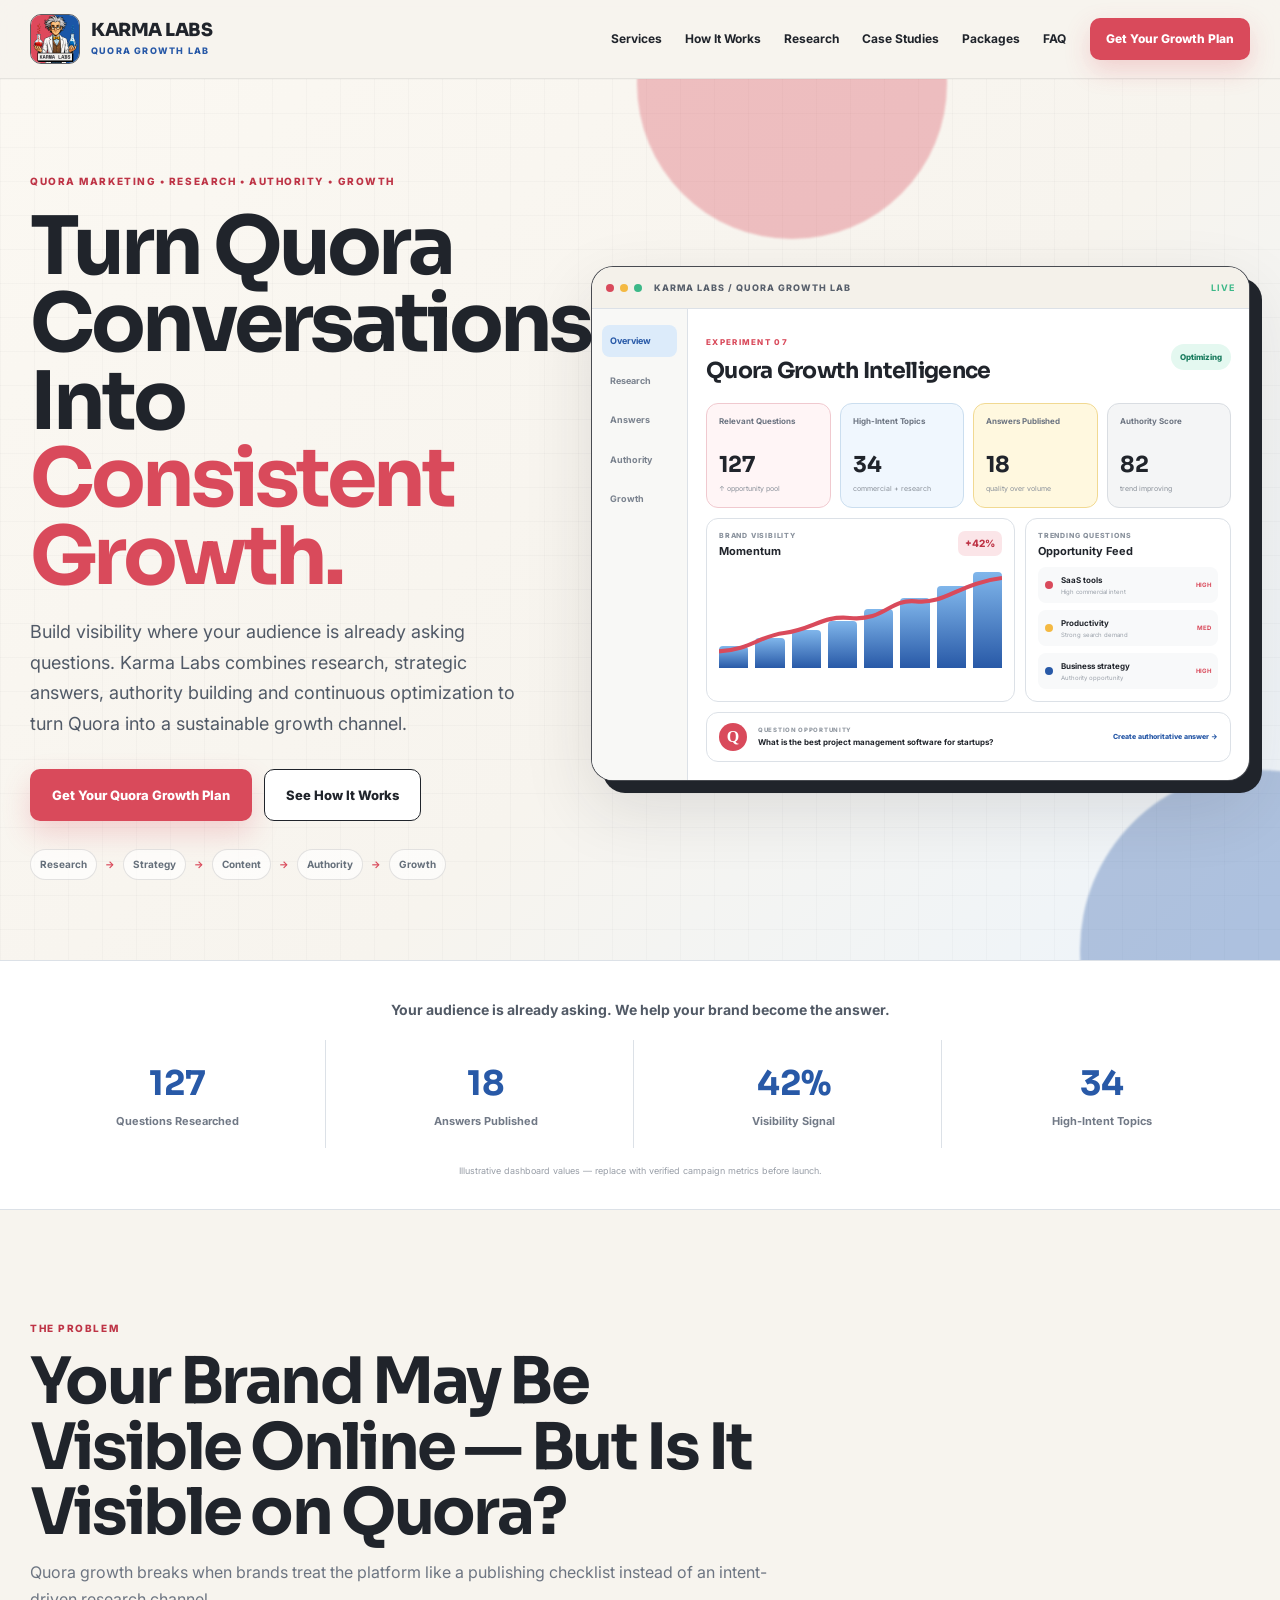
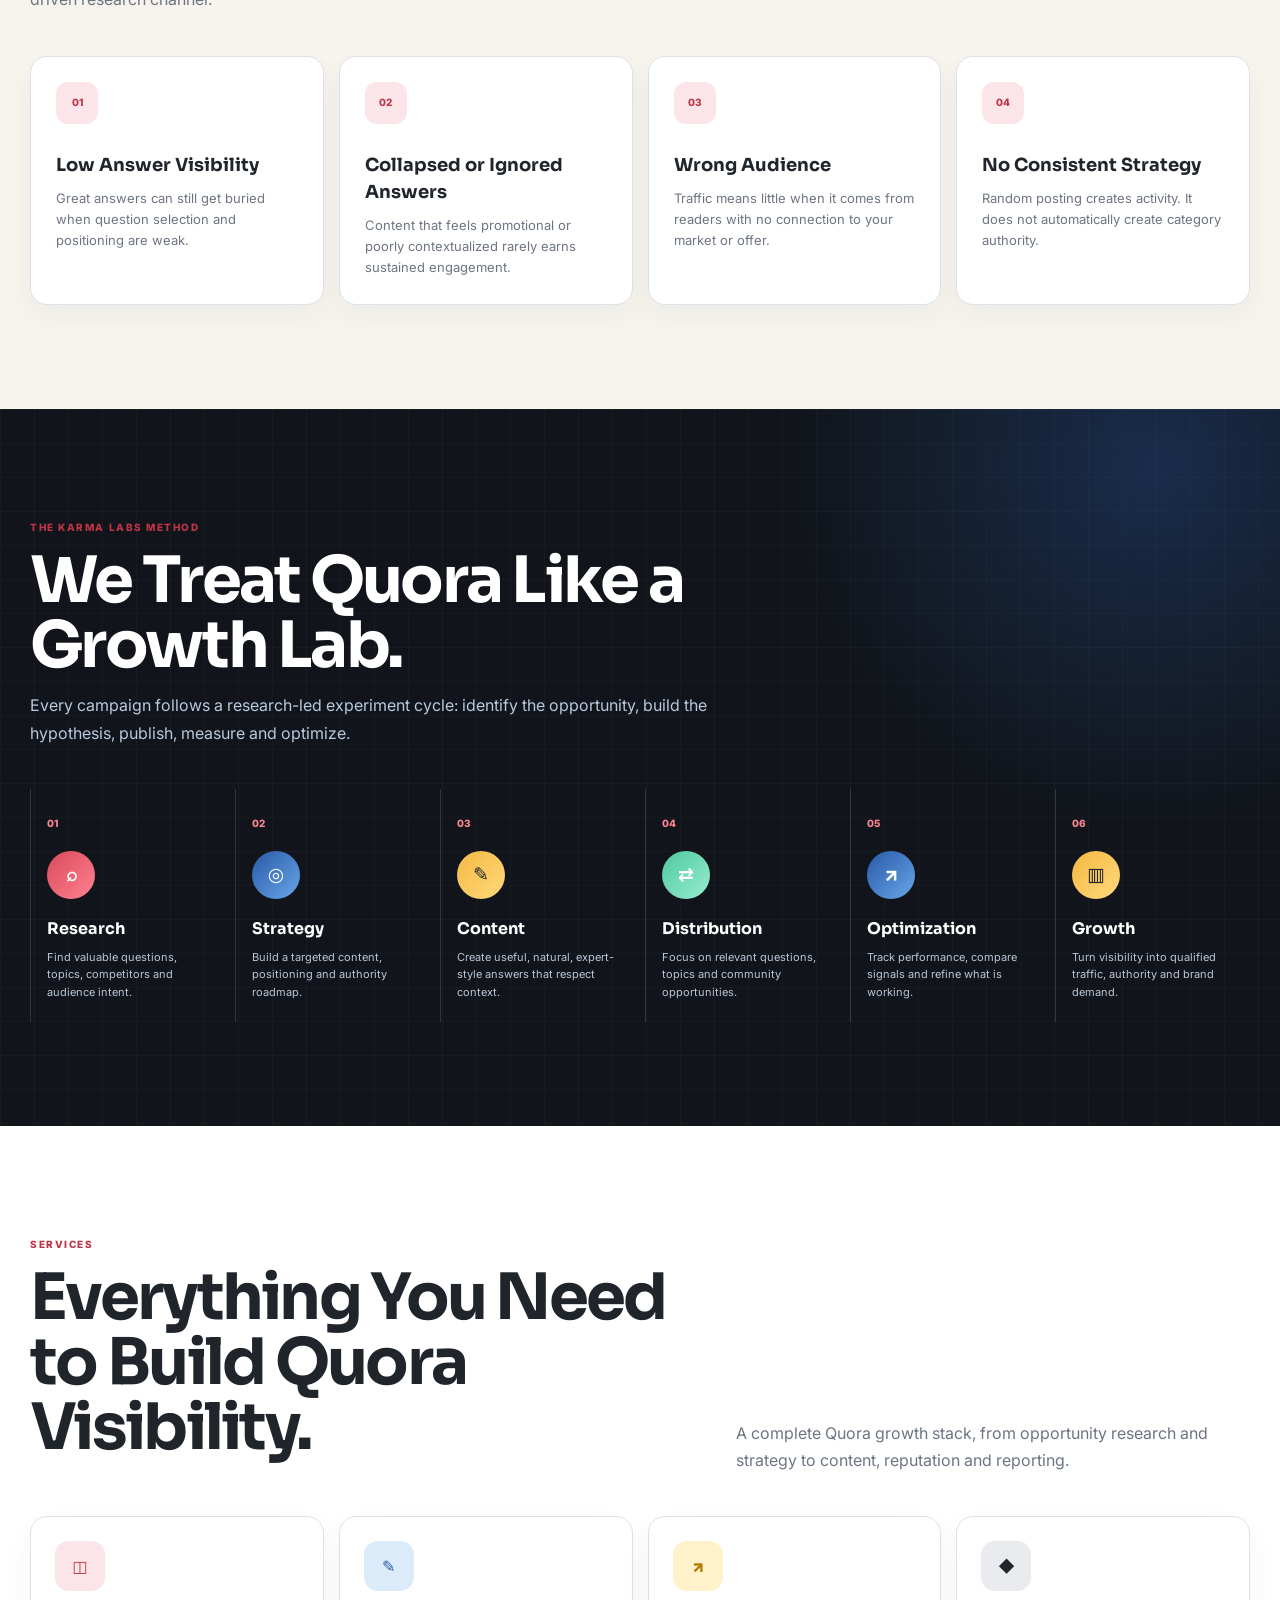
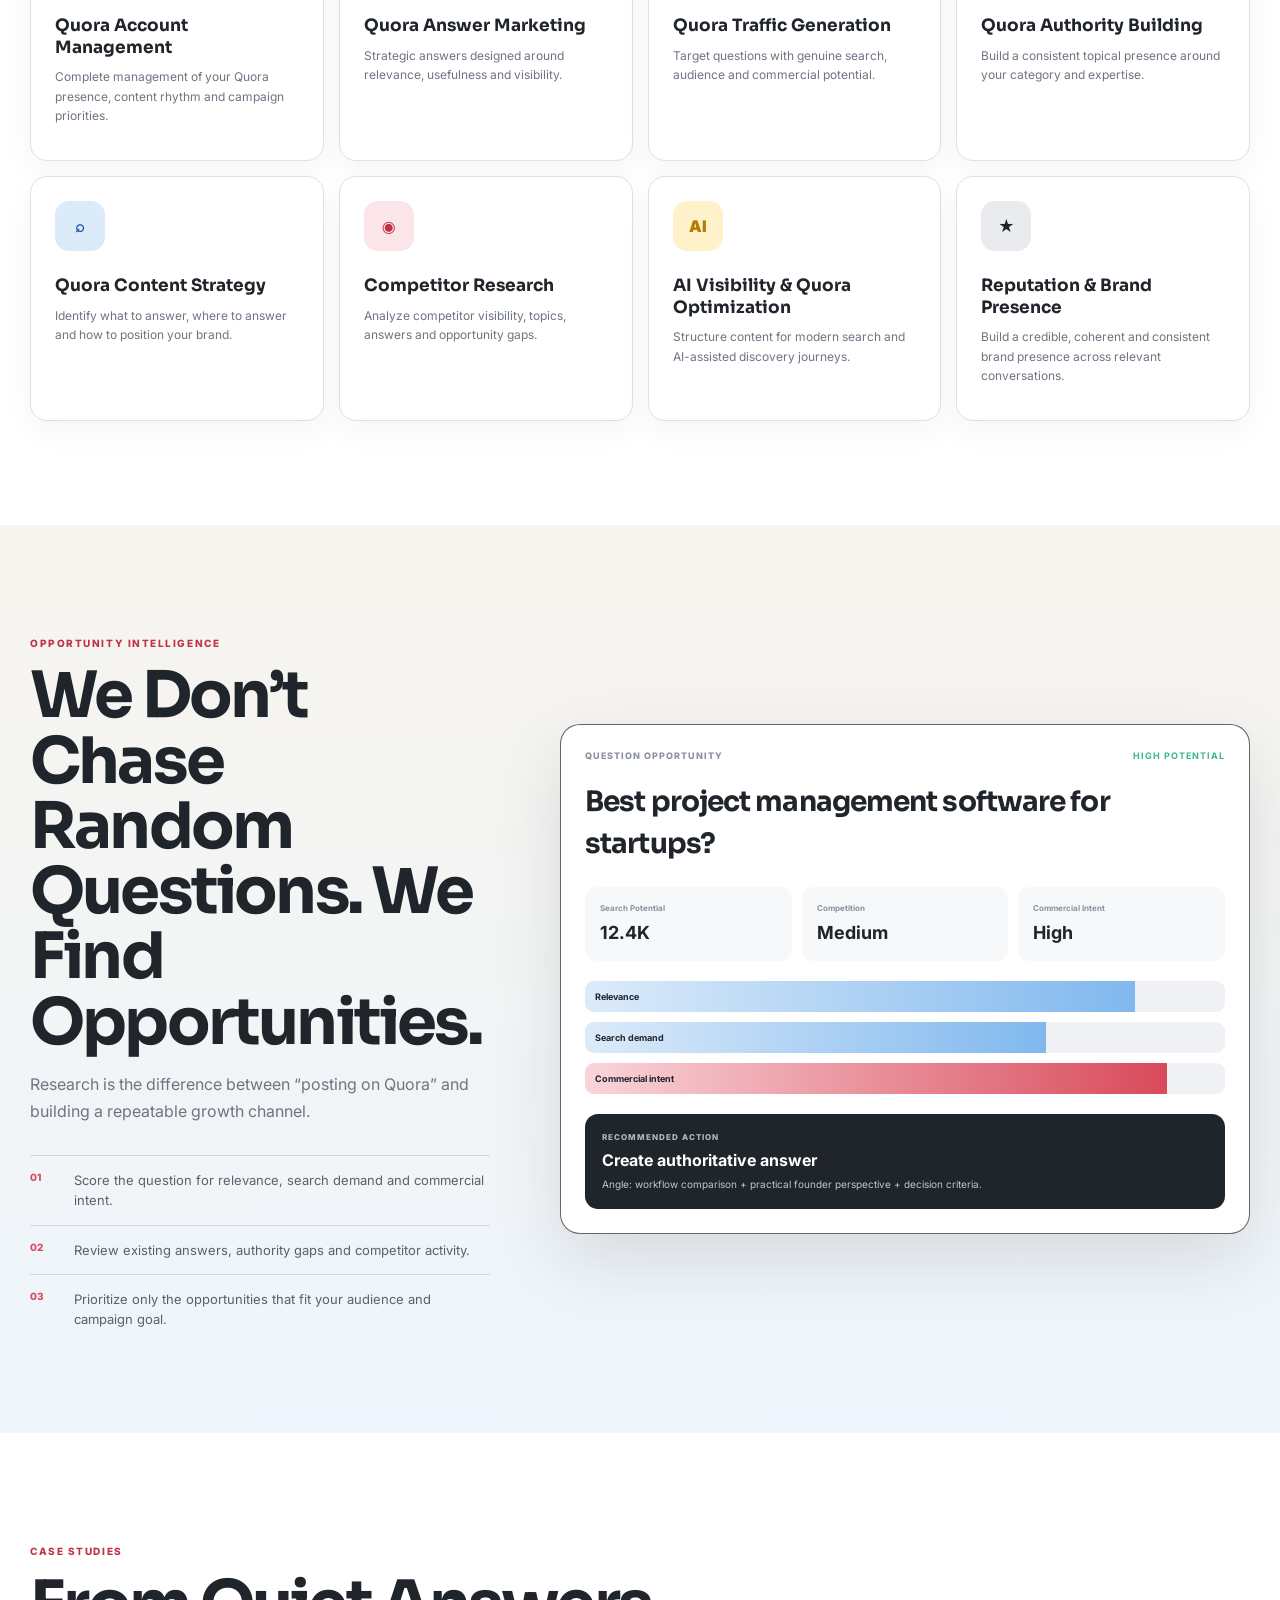
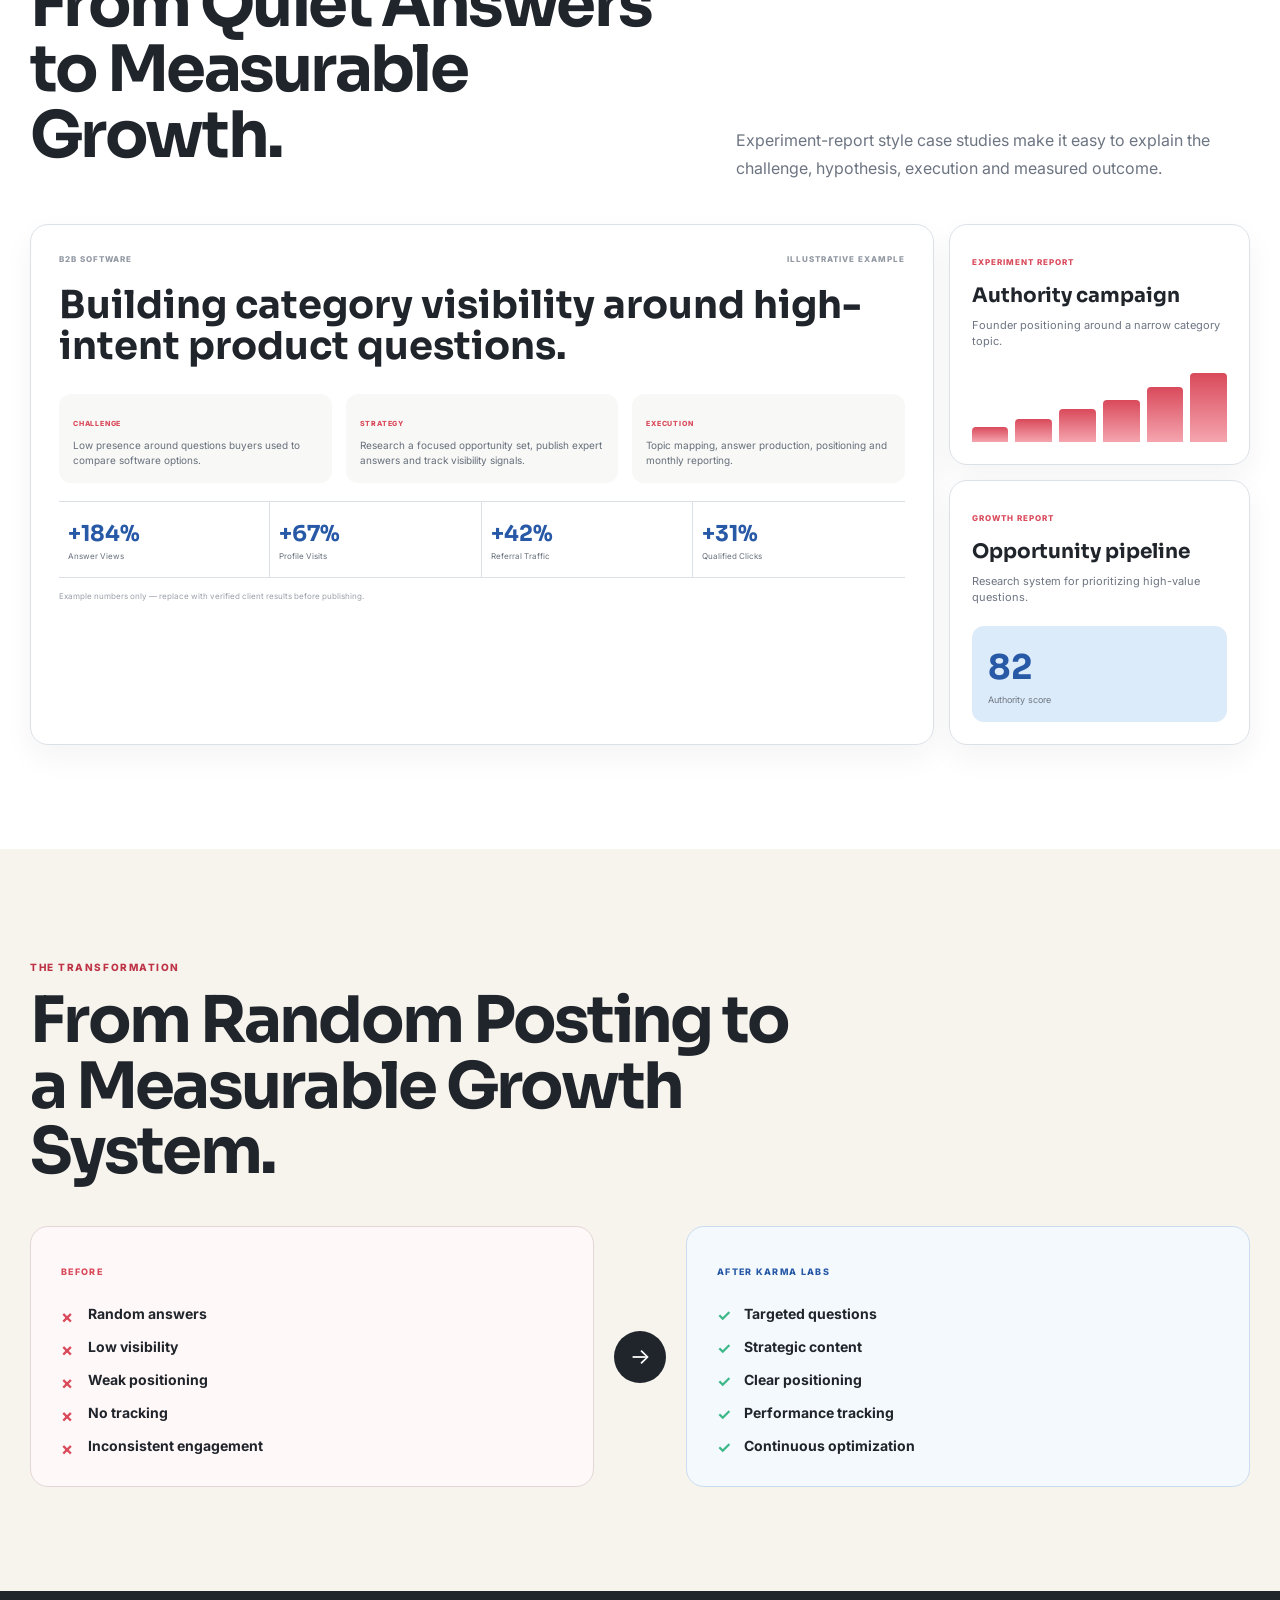
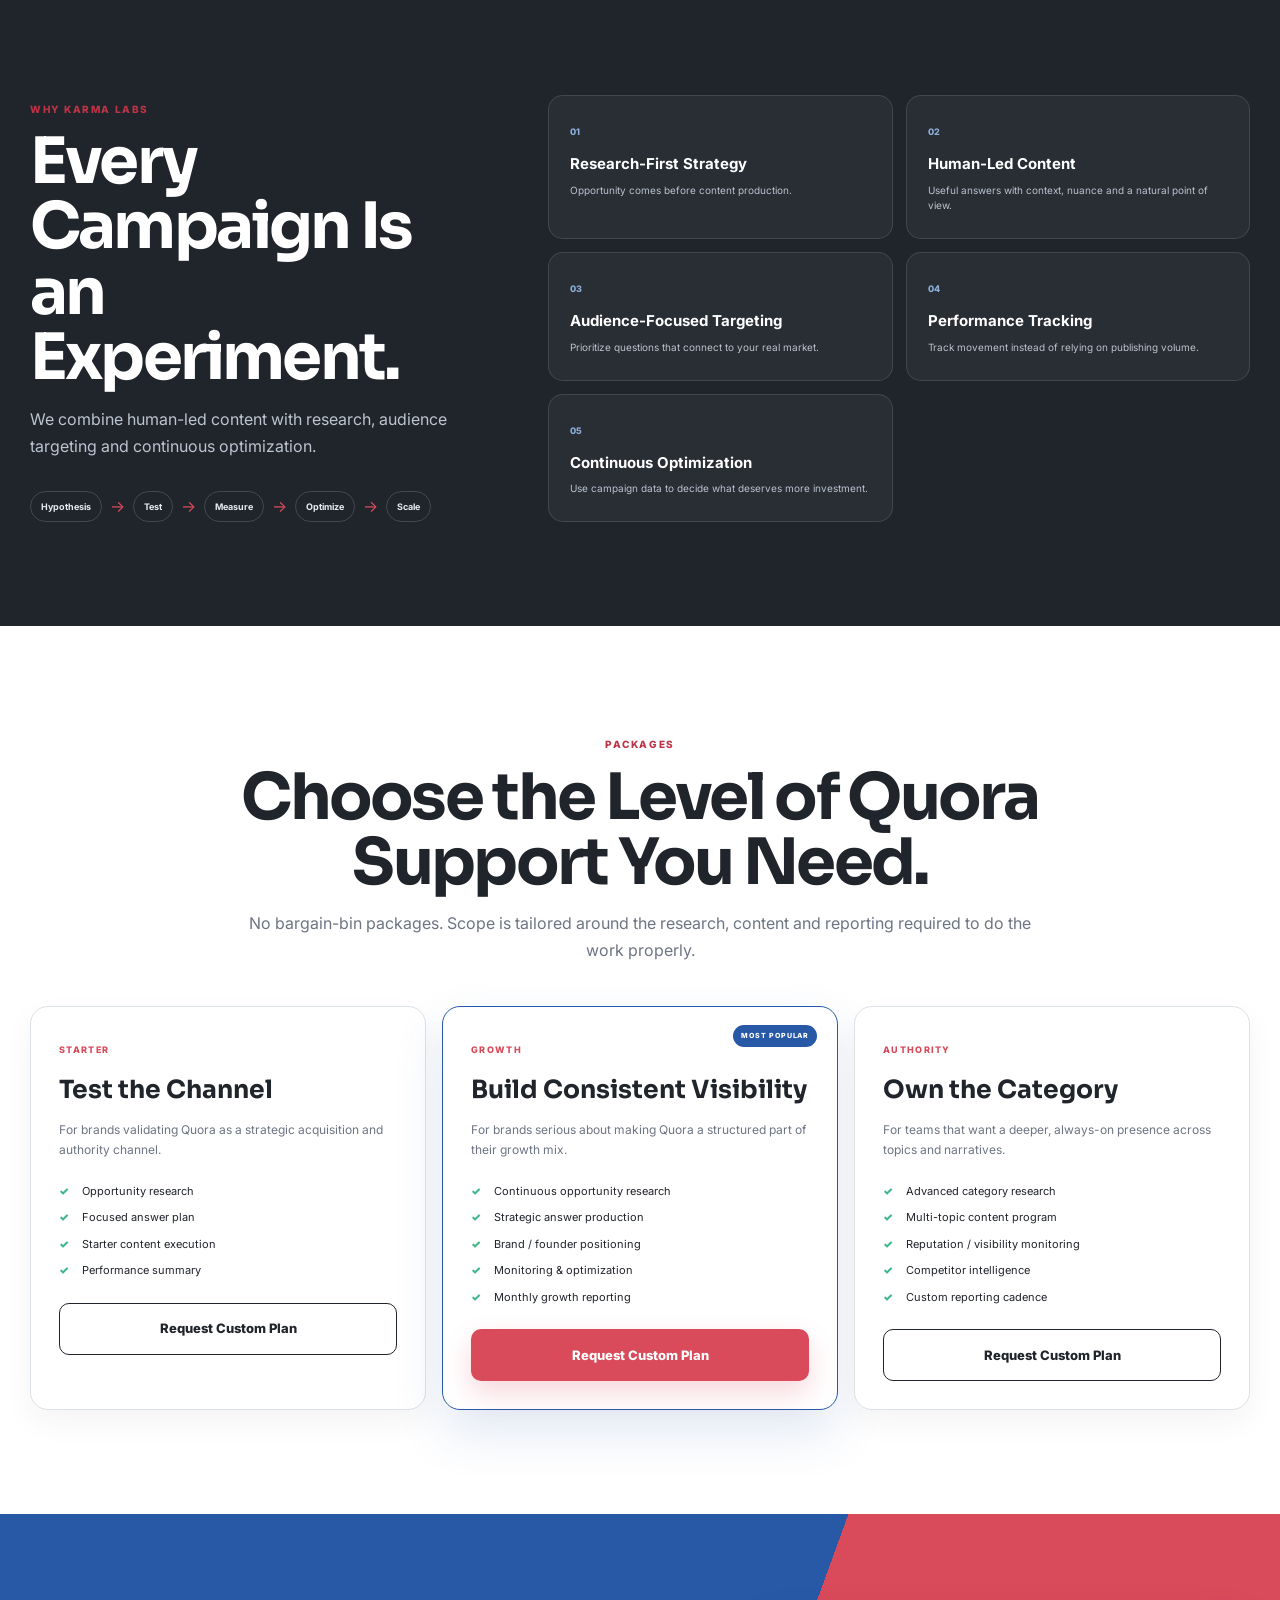
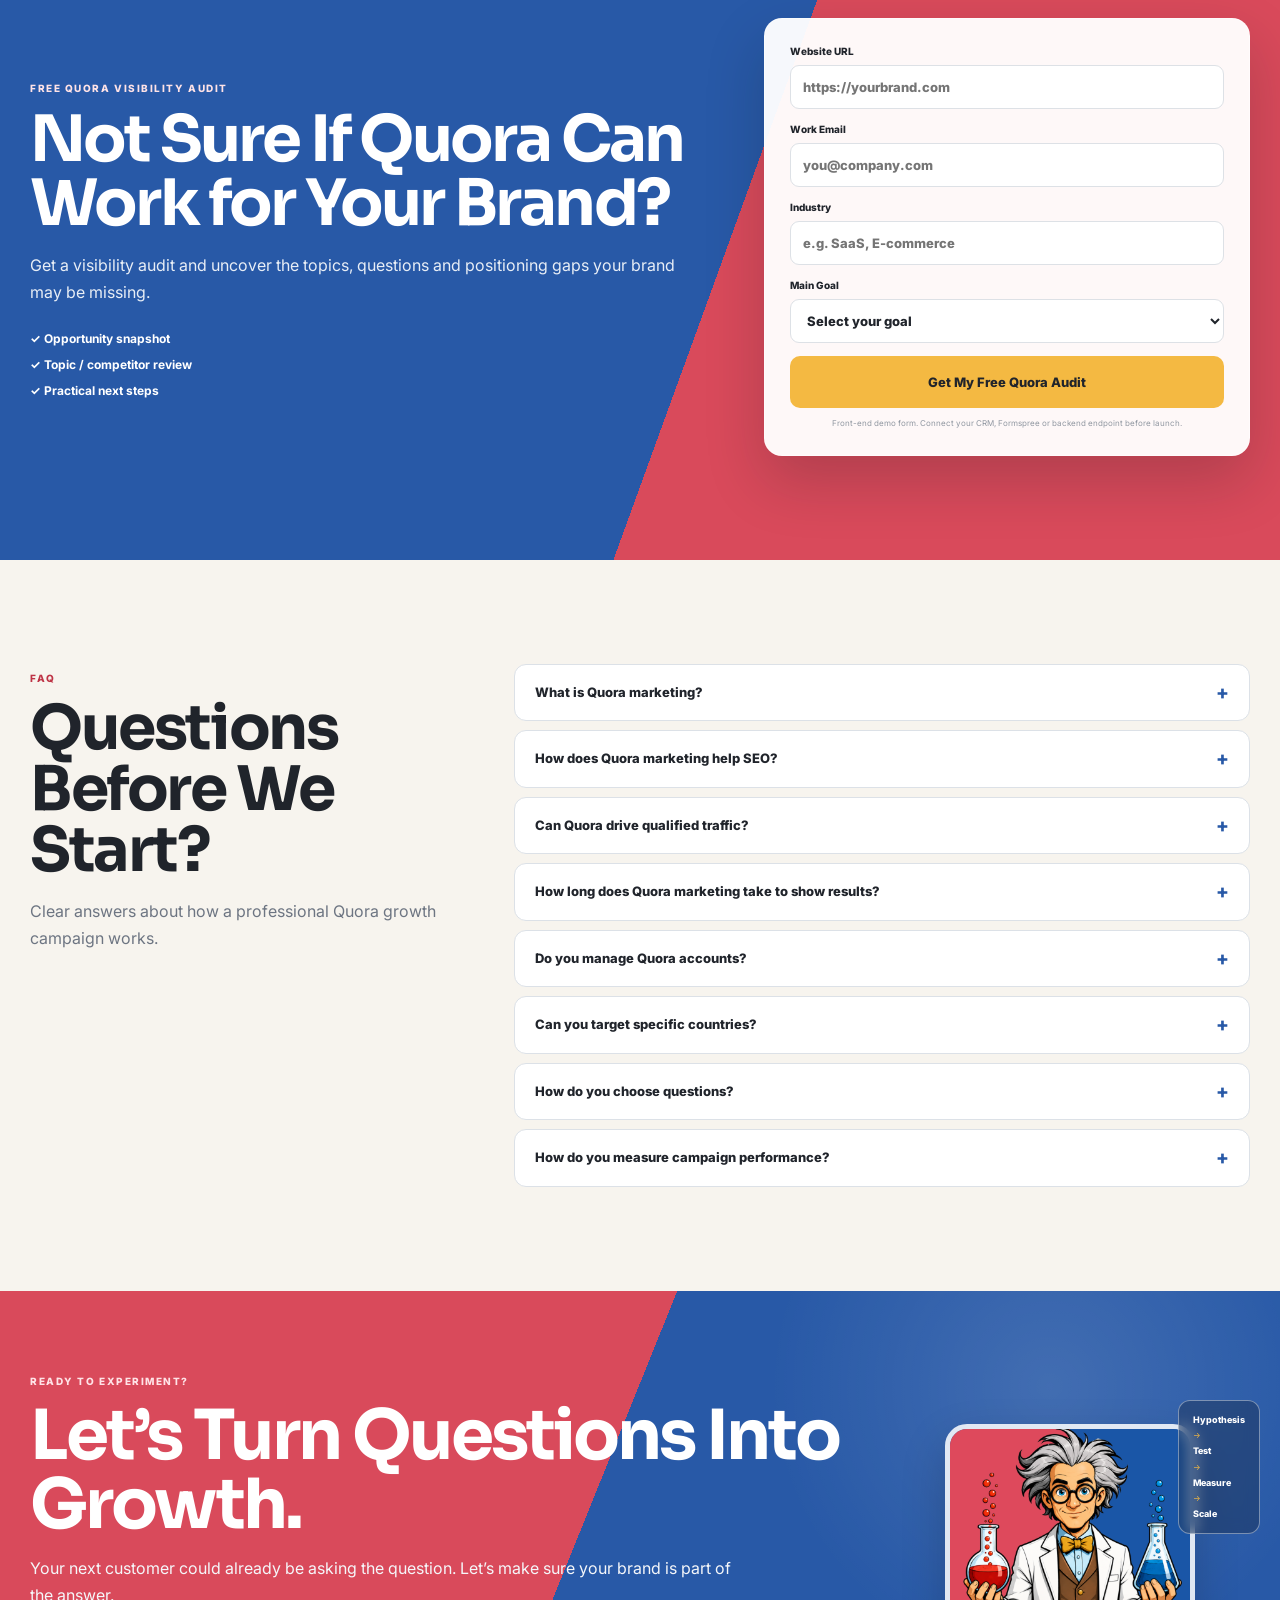
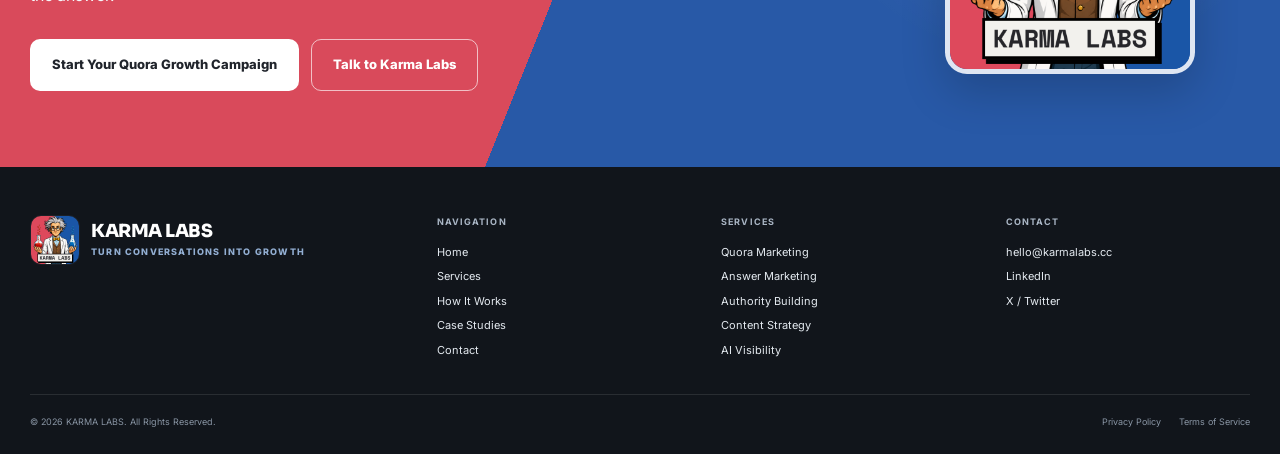
==== commit d491a742: "Add files via upload" ====
--- a/index.html
+++ b/index.html
@@ -24,7 +24,7 @@
   <header class="site-header">
     <div class="container nav-wrap">
       <a class="brand" href="#home" aria-label="Karma Labs home">
-        <img src="assets/karma-labs-logo.jpg" alt="Karma Labs scientist logo" width="352" height="352">
+        <img src="[data-uri]" alt="Karma Labs scientist logo" width="352" height="352">
         <span class="brand-text">
           <strong>KARMA LABS</strong>
           <small>QUORA GROWTH LAB</small>
@@ -187,18 +187,7 @@
               </div>
             </div>
           </div>
-
-          <div class="mascot-chip">
-            <img src="assets/karma-labs-logo.jpg" alt="" width="352" height="352">
-            <div>
-              <strong>Growth experiment running</strong>
-              <span>Research → Test → Measure → Optimize</span>
-            </div>
-          </div>
-
-          <span class="bubble bubble-1" aria-hidden="true"></span>
-          <span class="bubble bubble-2" aria-hidden="true"></span>
-          <span class="bubble bubble-3" aria-hidden="true"></span>
+        </div>
         </div>
       </div>
     </section>
@@ -704,7 +693,7 @@
         </div>
 
         <div class="final-visual reveal">
-          <img src="assets/karma-labs-logo.jpg" alt="Karma Labs scientist mascot holding laboratory flasks" width="352" height="352">
+          <img src="[data-uri]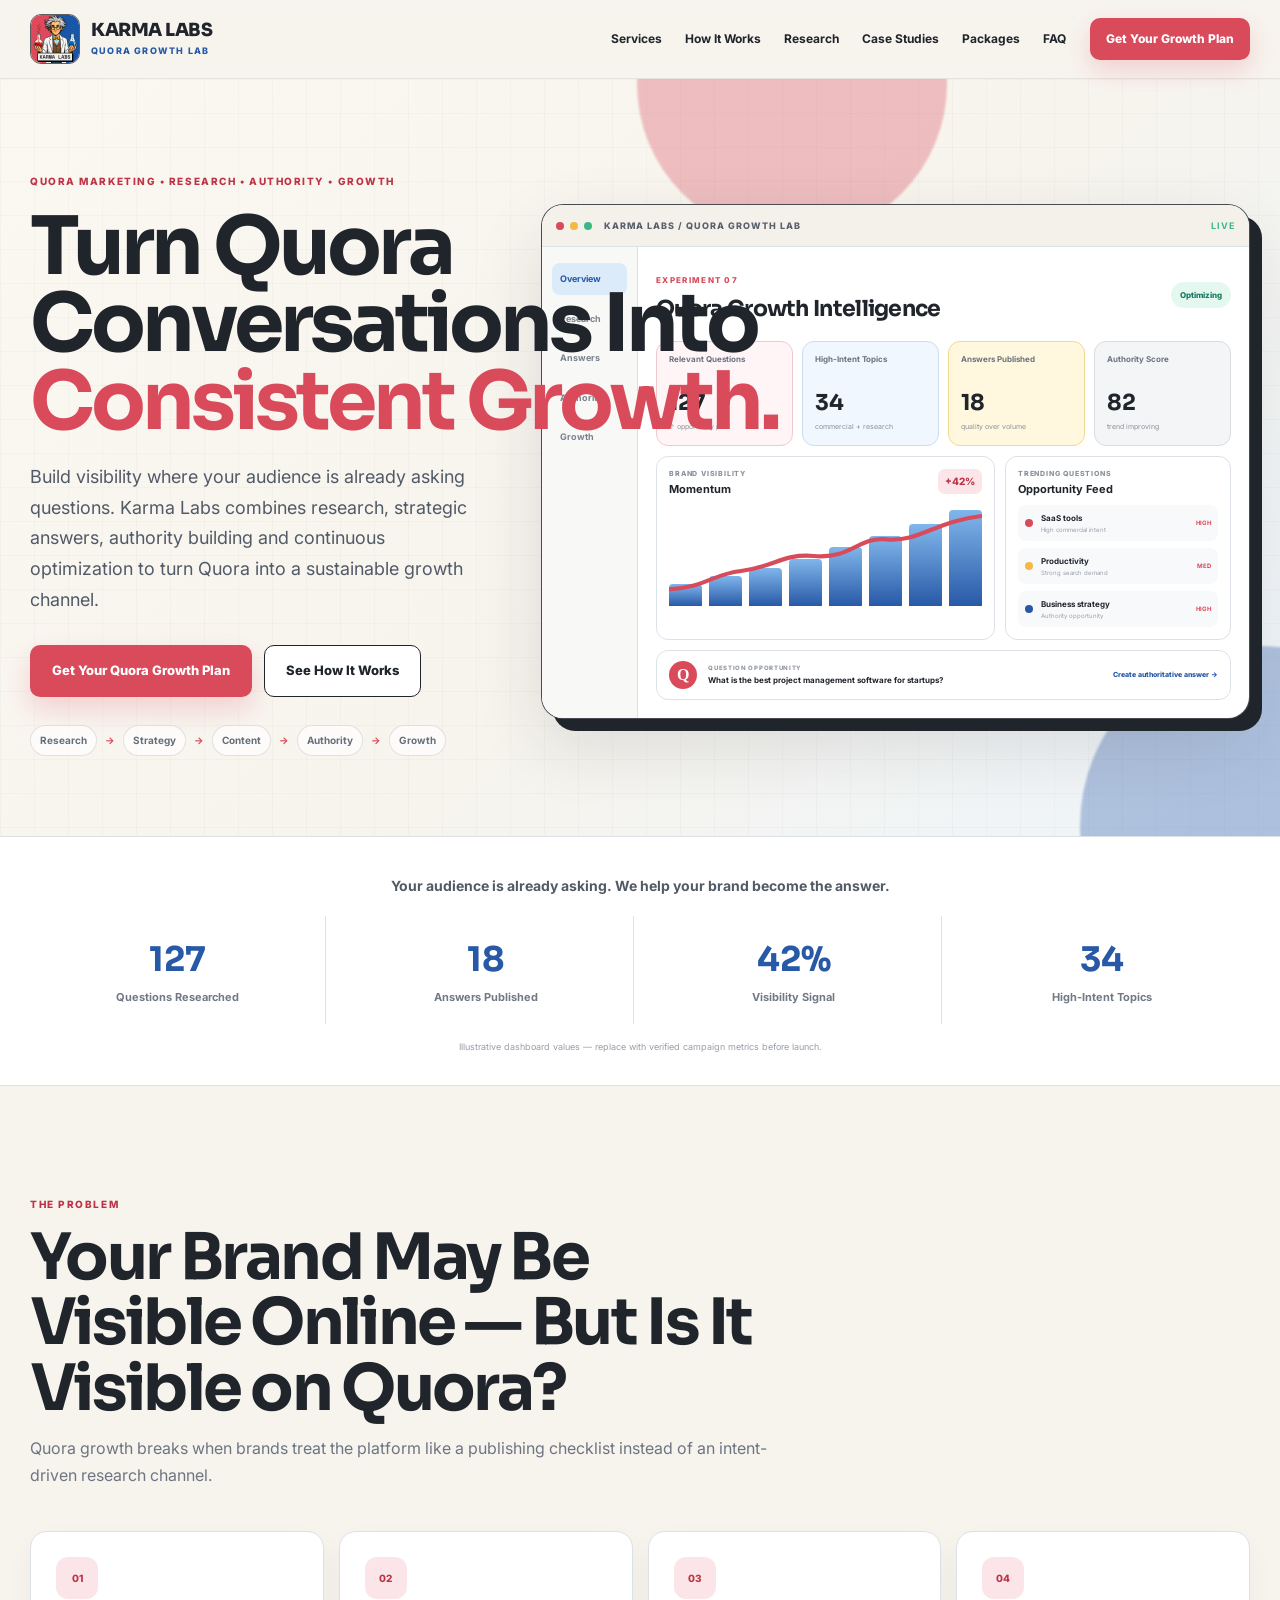
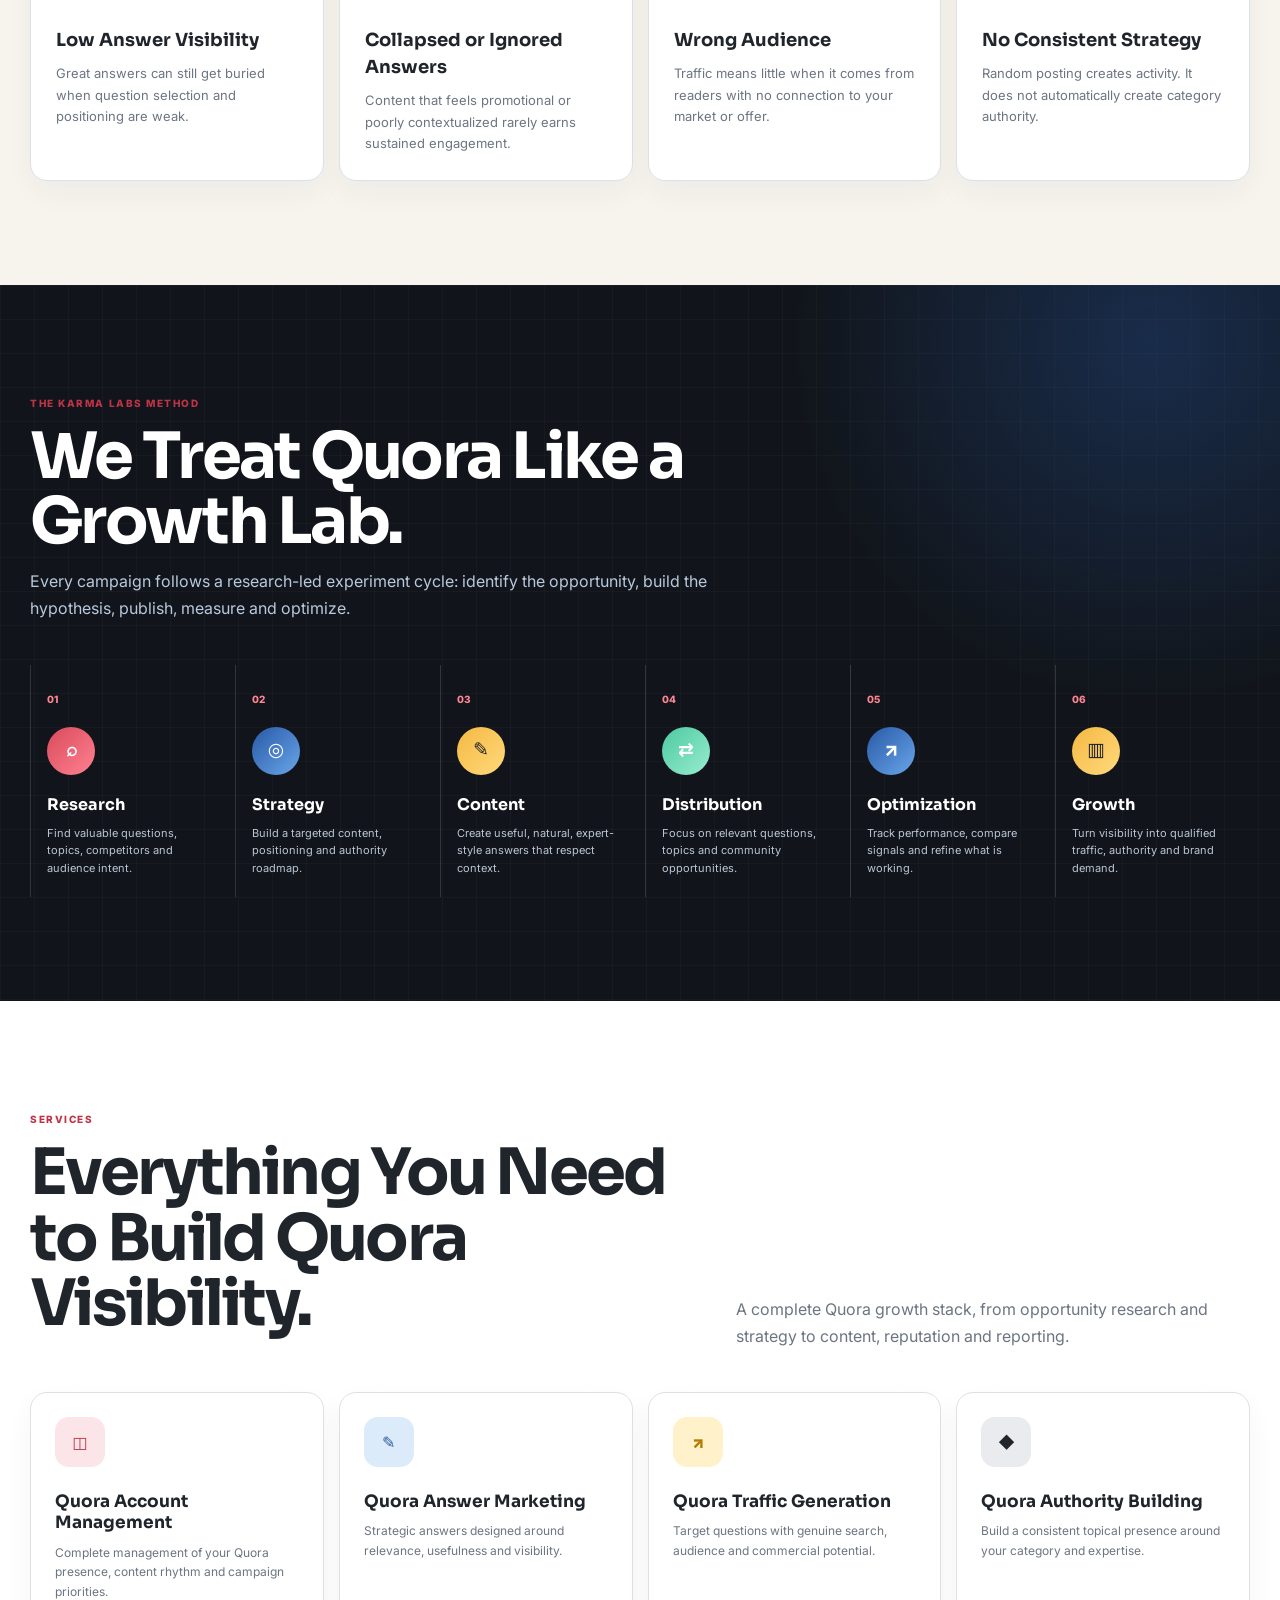
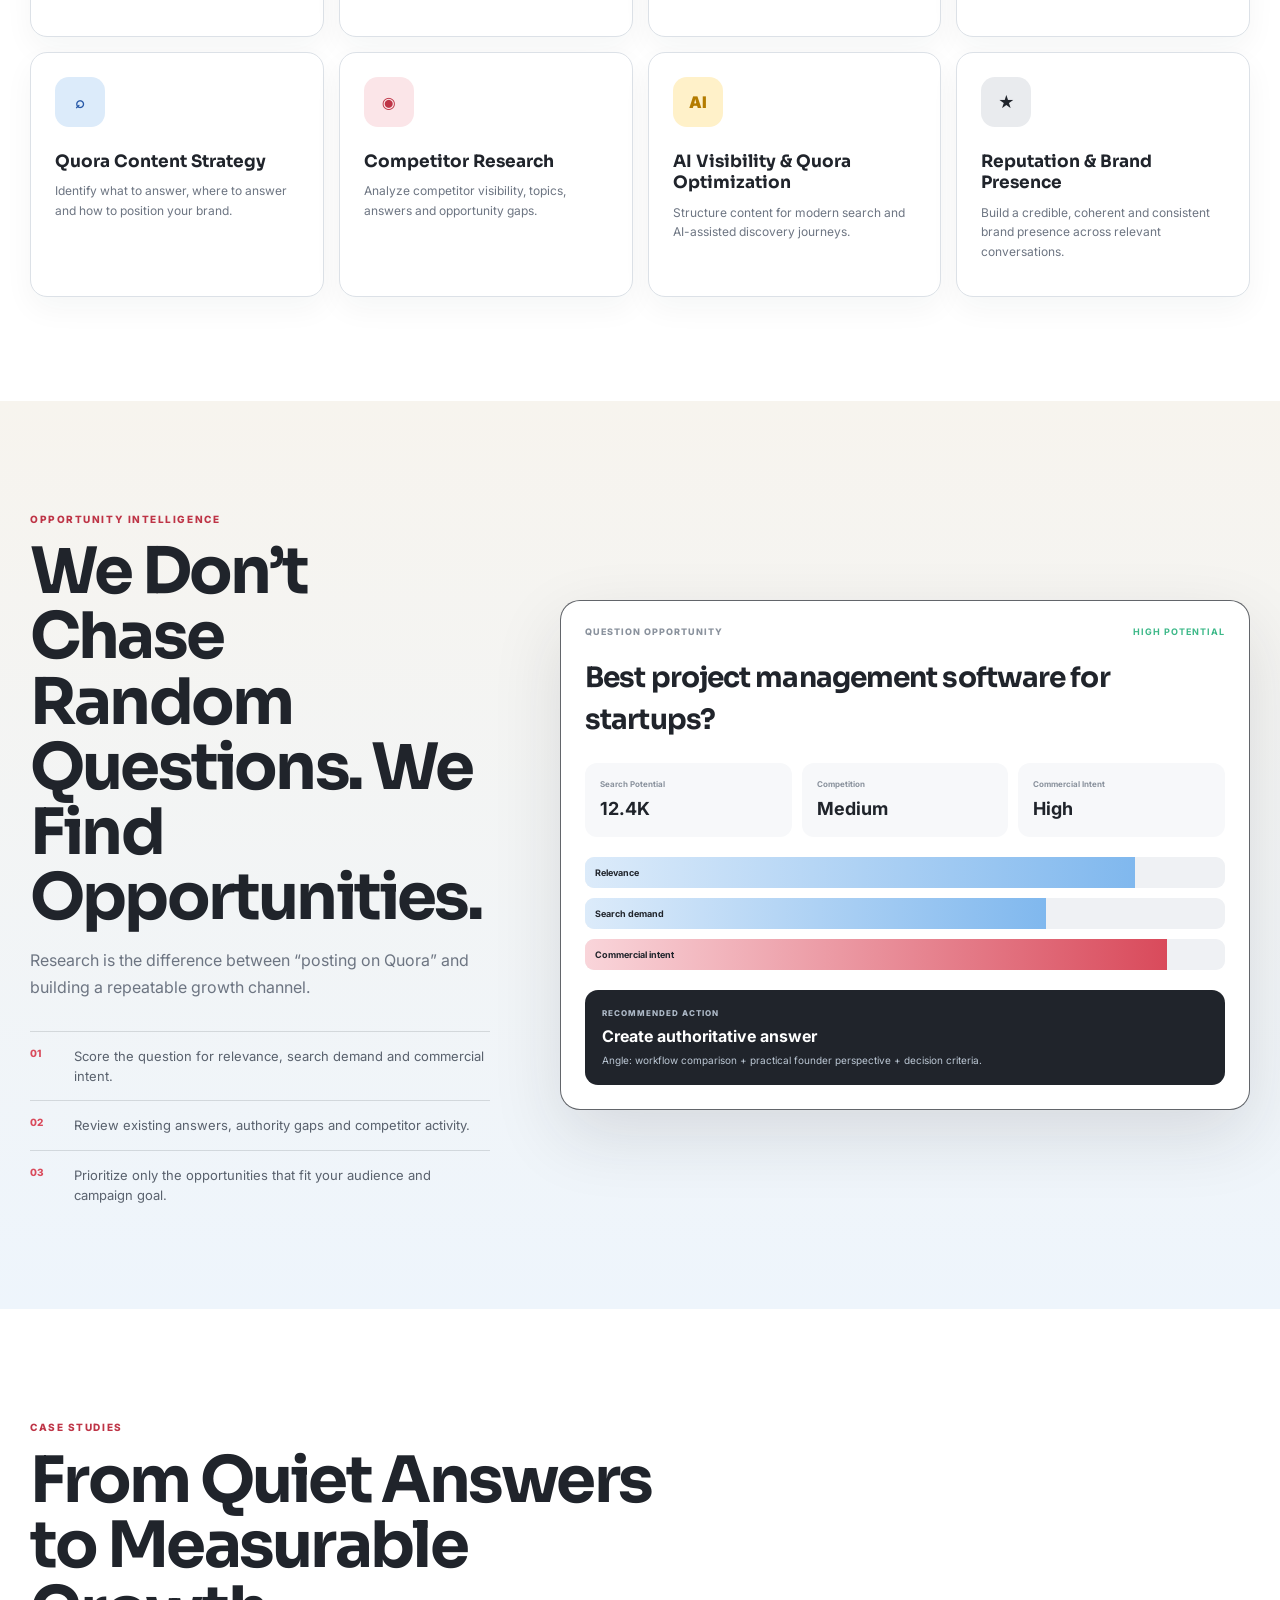
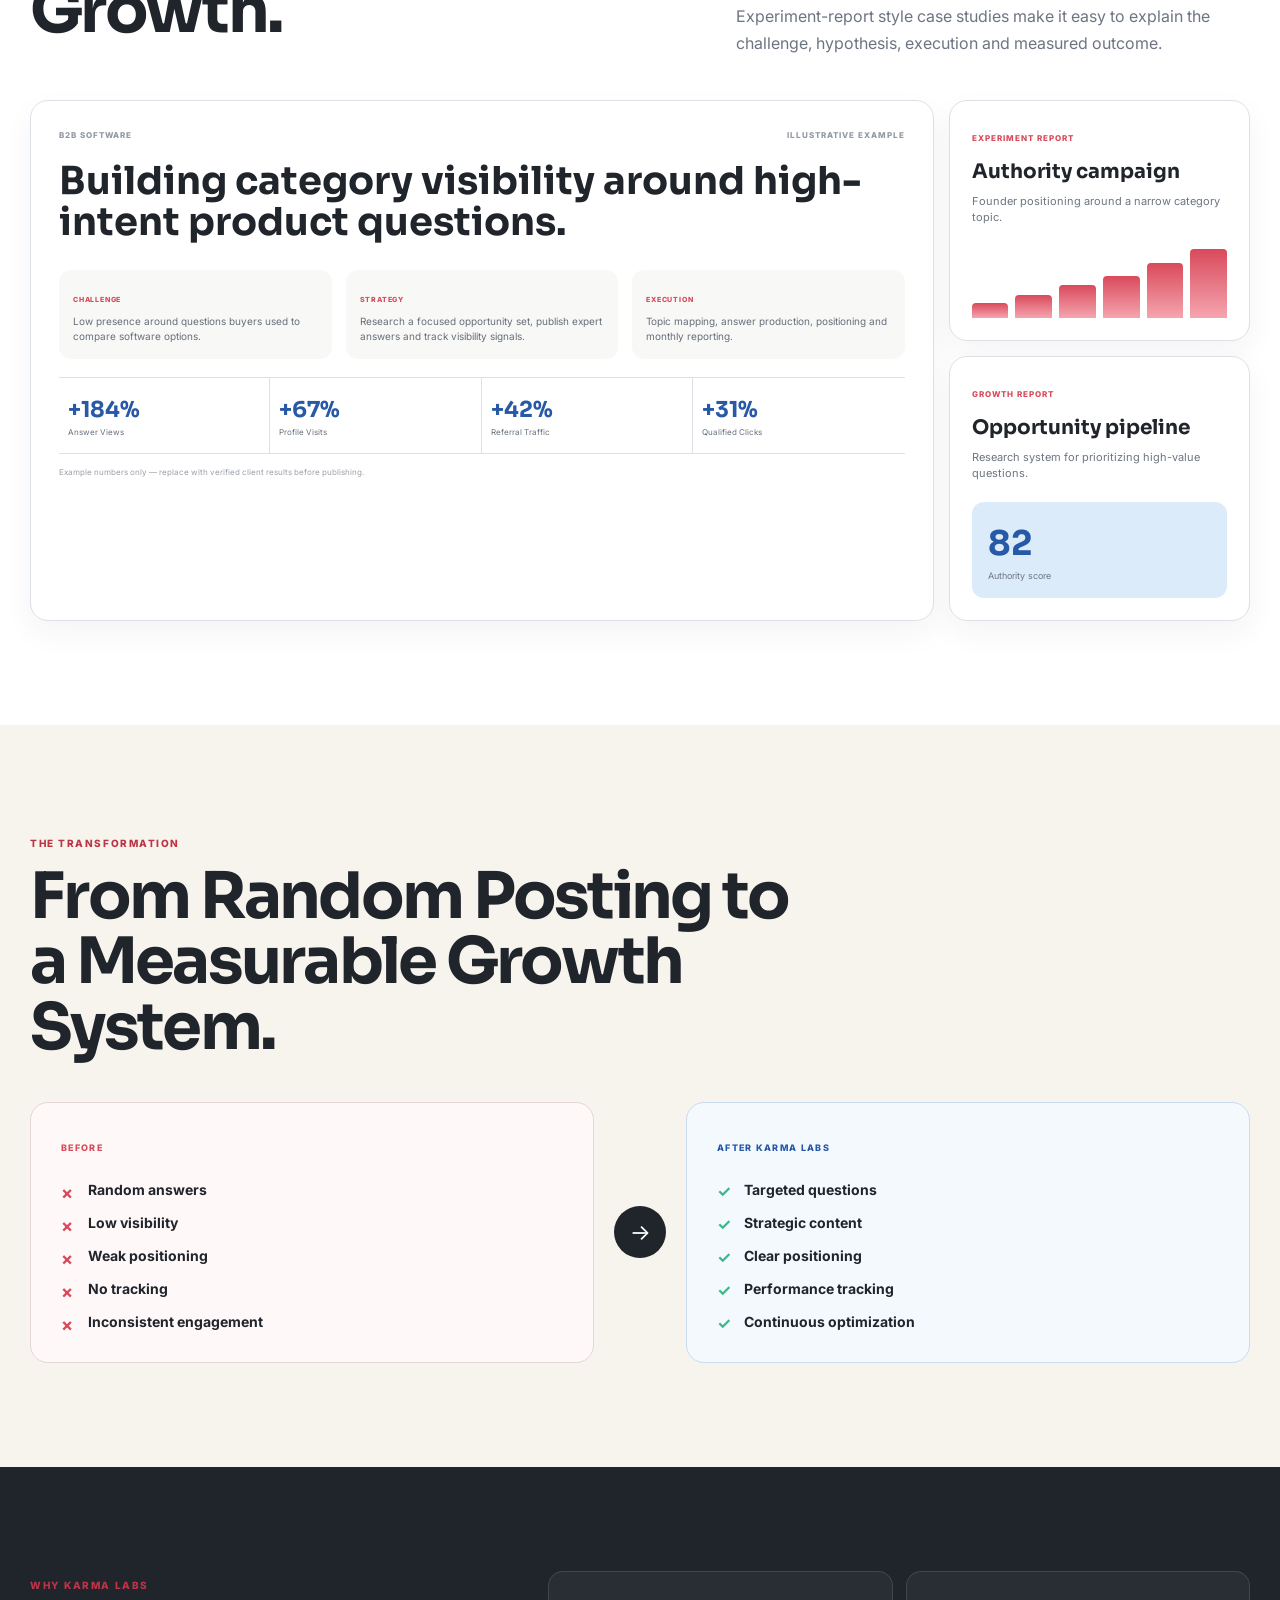
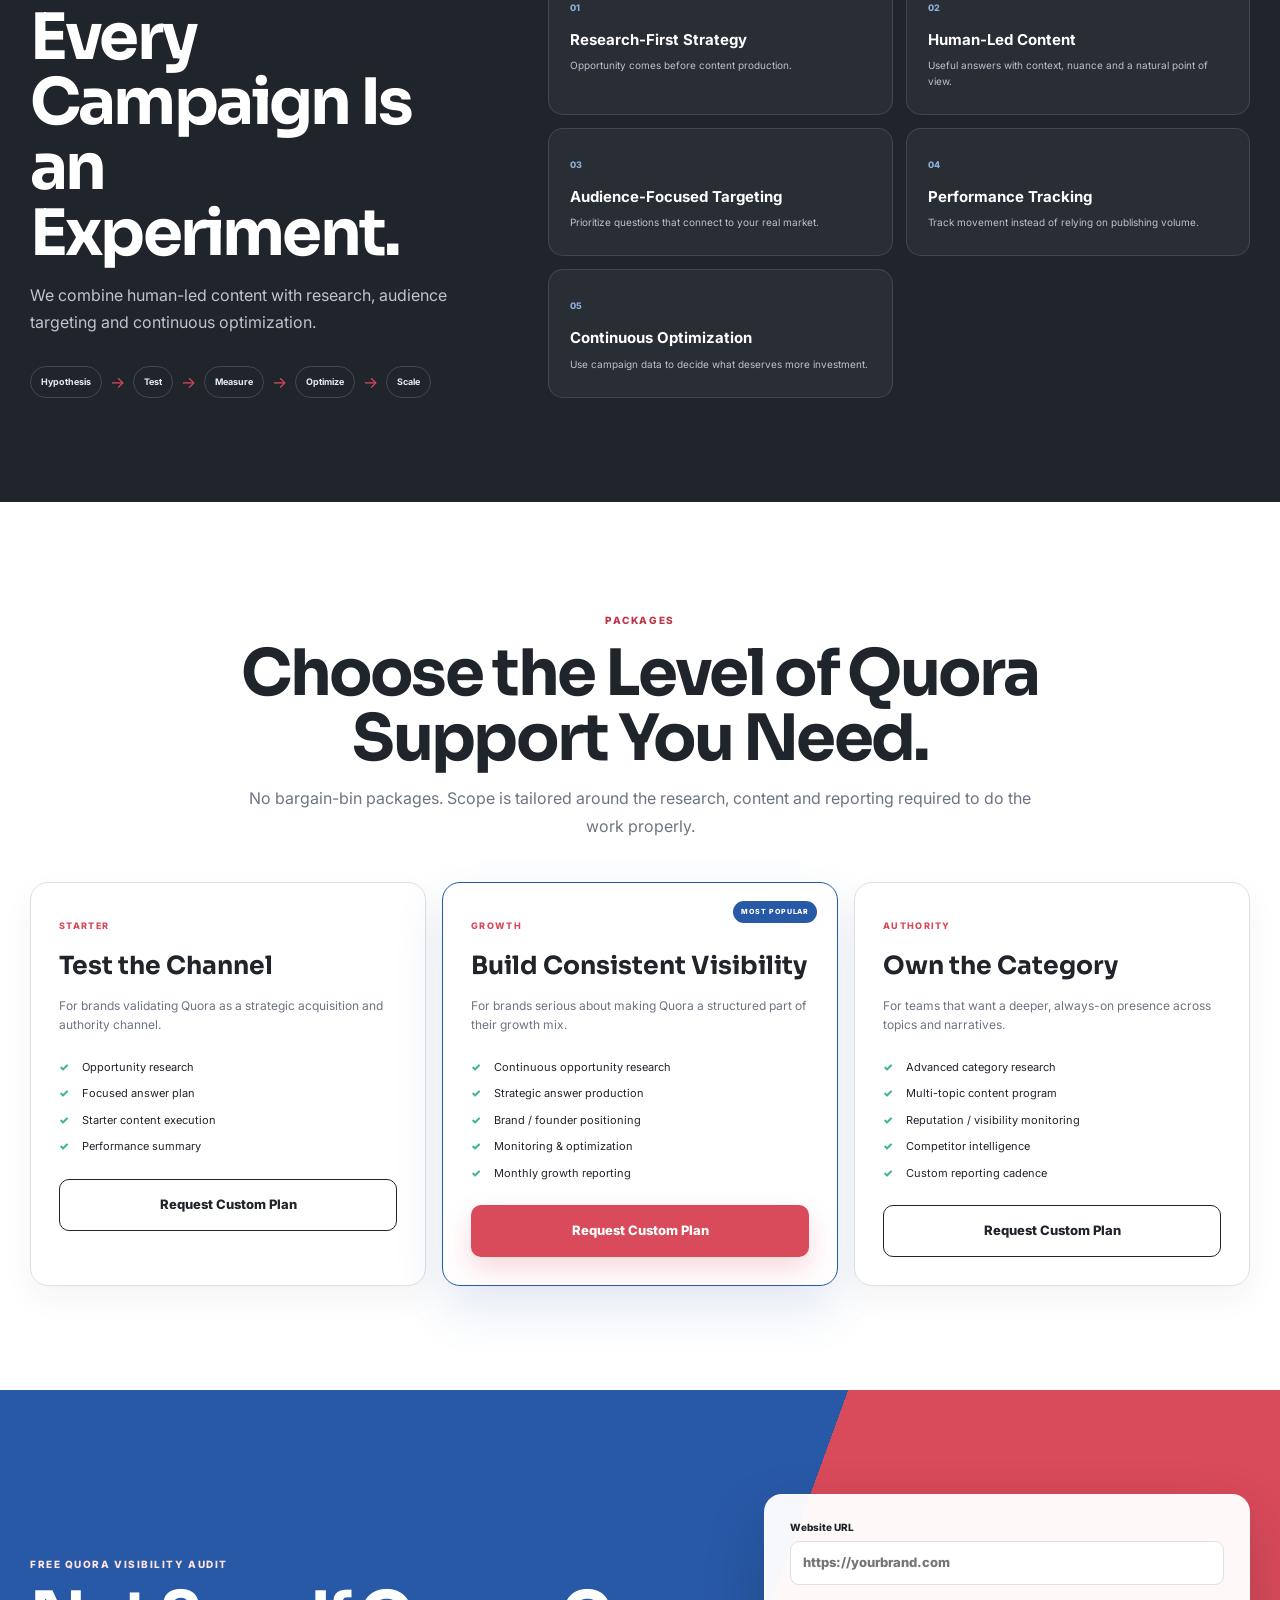
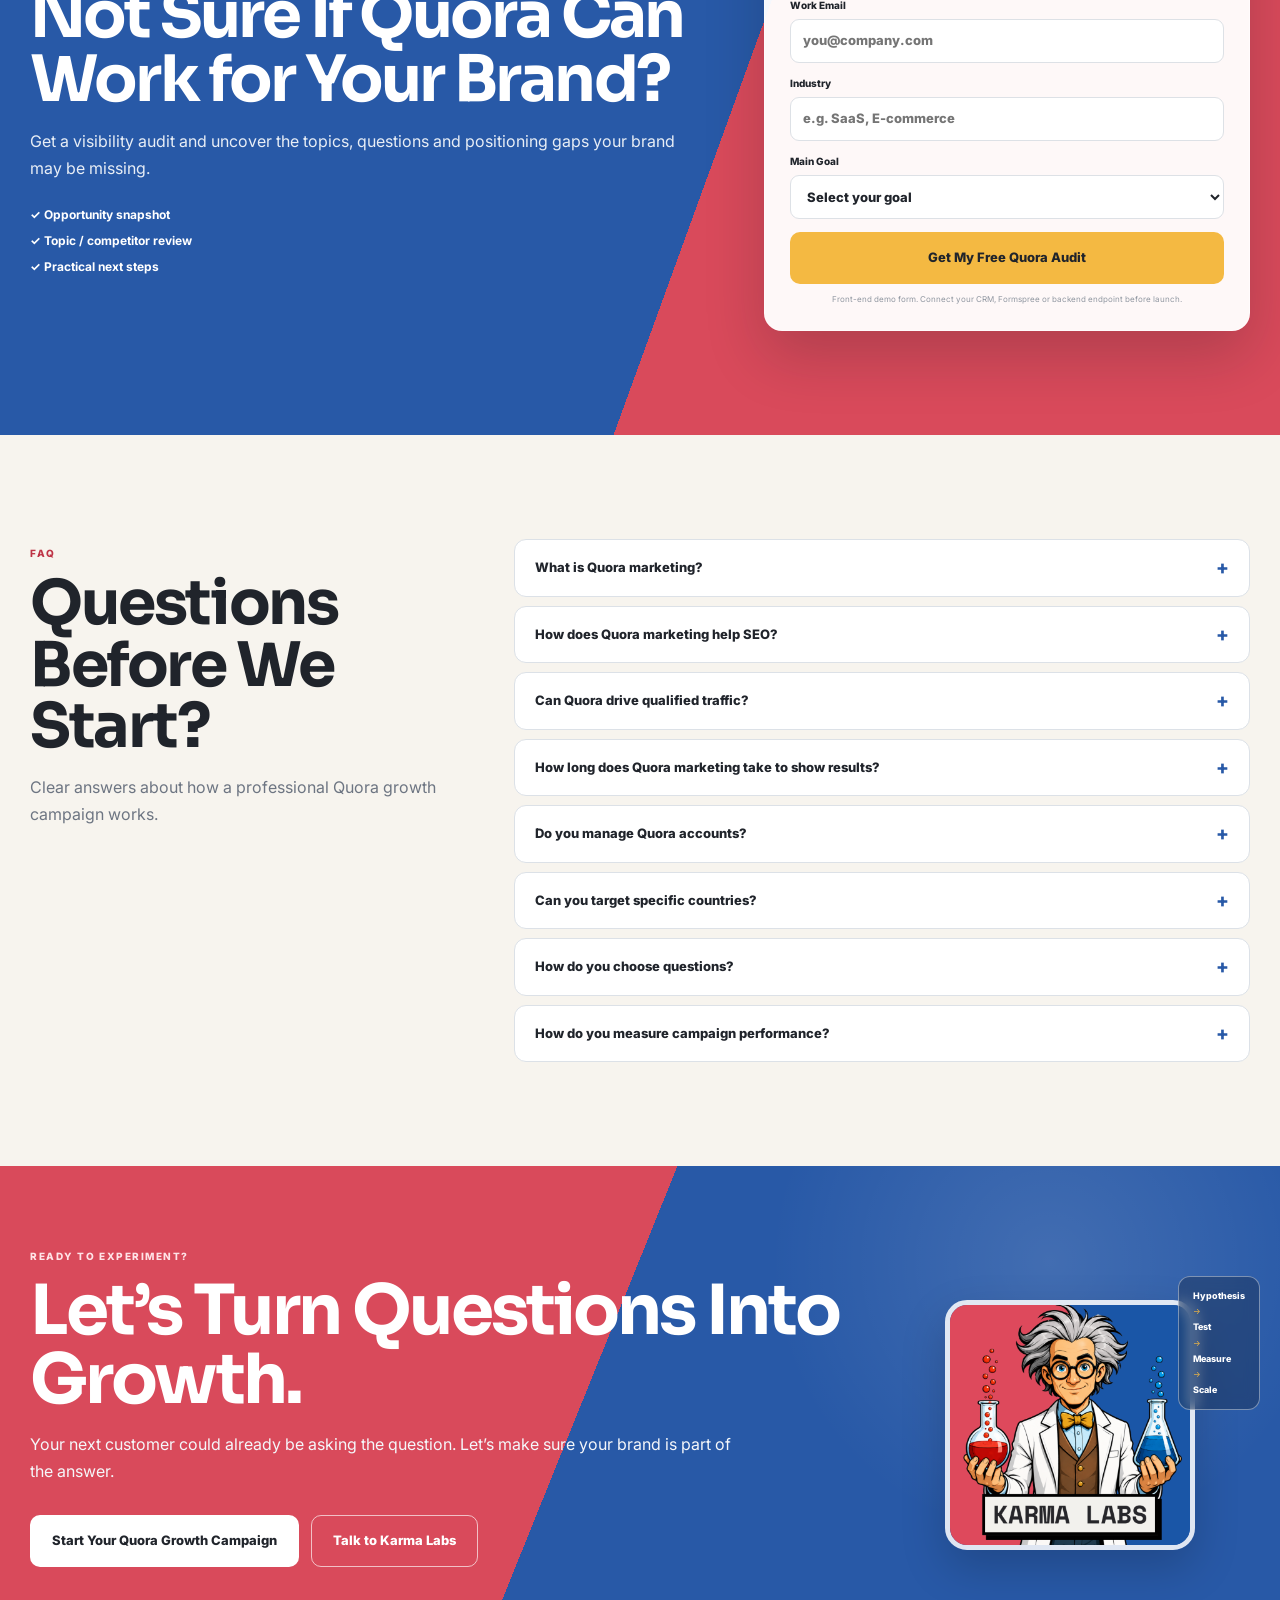
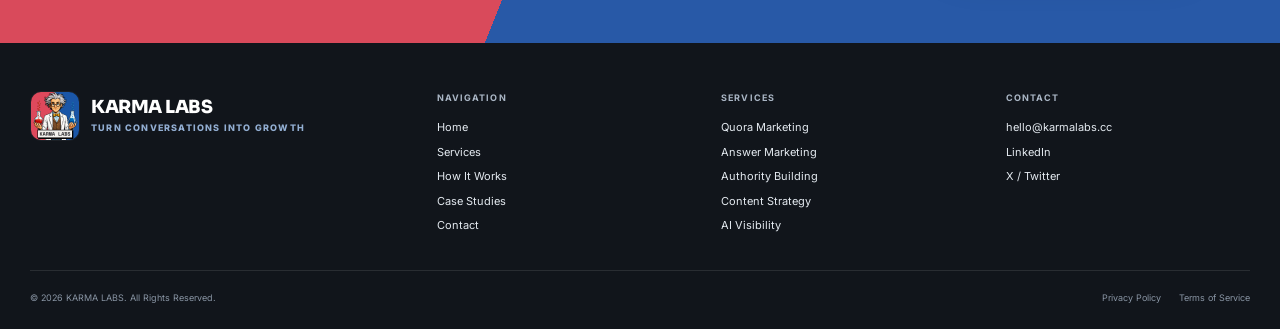
==== commit 46b1167a: "Add files via upload" ====
--- a/index.html
+++ b/index.html
@@ -61,9 +61,10 @@
         <div class="hero-copy reveal">
           <span class="eyebrow">QUORA MARKETING • RESEARCH • AUTHORITY • GROWTH</span>
 
-          <h1>
-            Turn Quora Conversations Into
-            <span>Consistent Growth.</span>
+          <h1 class="hero-title">
+            <span class="hero-line">Turn Quora</span>
+            <span class="hero-line">Conversations Into</span>
+            <span class="hero-line hero-accent">Consistent Growth.</span>
           </h1>
 
           <p class="hero-lead">
--- a/style.css
+++ b/style.css
@@ -597,3 +597,103 @@
     padding:14px;
   }
 }
+
+
+/* =========================================================
+   HERO HEADLINE COLLISION FIX — V2
+   Keeps the heading fully inside the left column at all sizes.
+   ========================================================= */
+
+.hero-layout{
+  grid-template-columns:minmax(0,.80fr) minmax(0,1.20fr);
+  gap:78px;
+  align-items:center;
+}
+
+.hero-copy{
+  min-width:0;
+  max-width:100%;
+  overflow:visible;
+}
+
+.hero-title{
+  width:100%;
+  max-width:590px;
+  margin:17px 0 22px;
+  font-size:clamp(50px,5.25vw,78px);
+  line-height:.98;
+  letter-spacing:-3.2px;
+  overflow-wrap:normal;
+  word-break:normal;
+}
+
+.hero-title .hero-line{
+  display:block;
+  white-space:nowrap;
+  color:var(--charcoal);
+}
+
+.hero-title .hero-accent{
+  color:var(--coral);
+}
+
+.hero-lab{
+  min-width:0;
+  width:100%;
+}
+
+.lab-shell{
+  width:100%;
+  max-width:100%;
+}
+
+/* Give medium desktop widths a little more breathing room */
+@media (max-width:1350px) and (min-width:1101px){
+  .hero-layout{
+    grid-template-columns:minmax(0,.78fr) minmax(0,1.22fr);
+    gap:58px;
+  }
+
+  .hero-title{
+    max-width:520px;
+    font-size:clamp(46px,4.7vw,66px);
+    letter-spacing:-2.6px;
+  }
+}
+
+/* Tablet: stack copy and dashboard so nothing can collide */
+@media(max-width:1100px){
+  .hero-layout{
+    grid-template-columns:1fr;
+    gap:42px;
+  }
+
+  .hero-title{
+    max-width:760px;
+    font-size:clamp(48px,8vw,72px);
+  }
+
+  .hero-title .hero-line{
+    white-space:normal;
+  }
+}
+
+/* Phone */
+@media(max-width:760px){
+  .hero-title{
+    max-width:none;
+    font-size:clamp(42px,12vw,58px);
+    line-height:1;
+    letter-spacing:-2px;
+  }
+
+  .hero-title .hero-line{
+    white-space:normal;
+  }
+}
+
+@media(max-width:430px){
+  .hero-title{
+    font-size:40px;
+  }
+}
